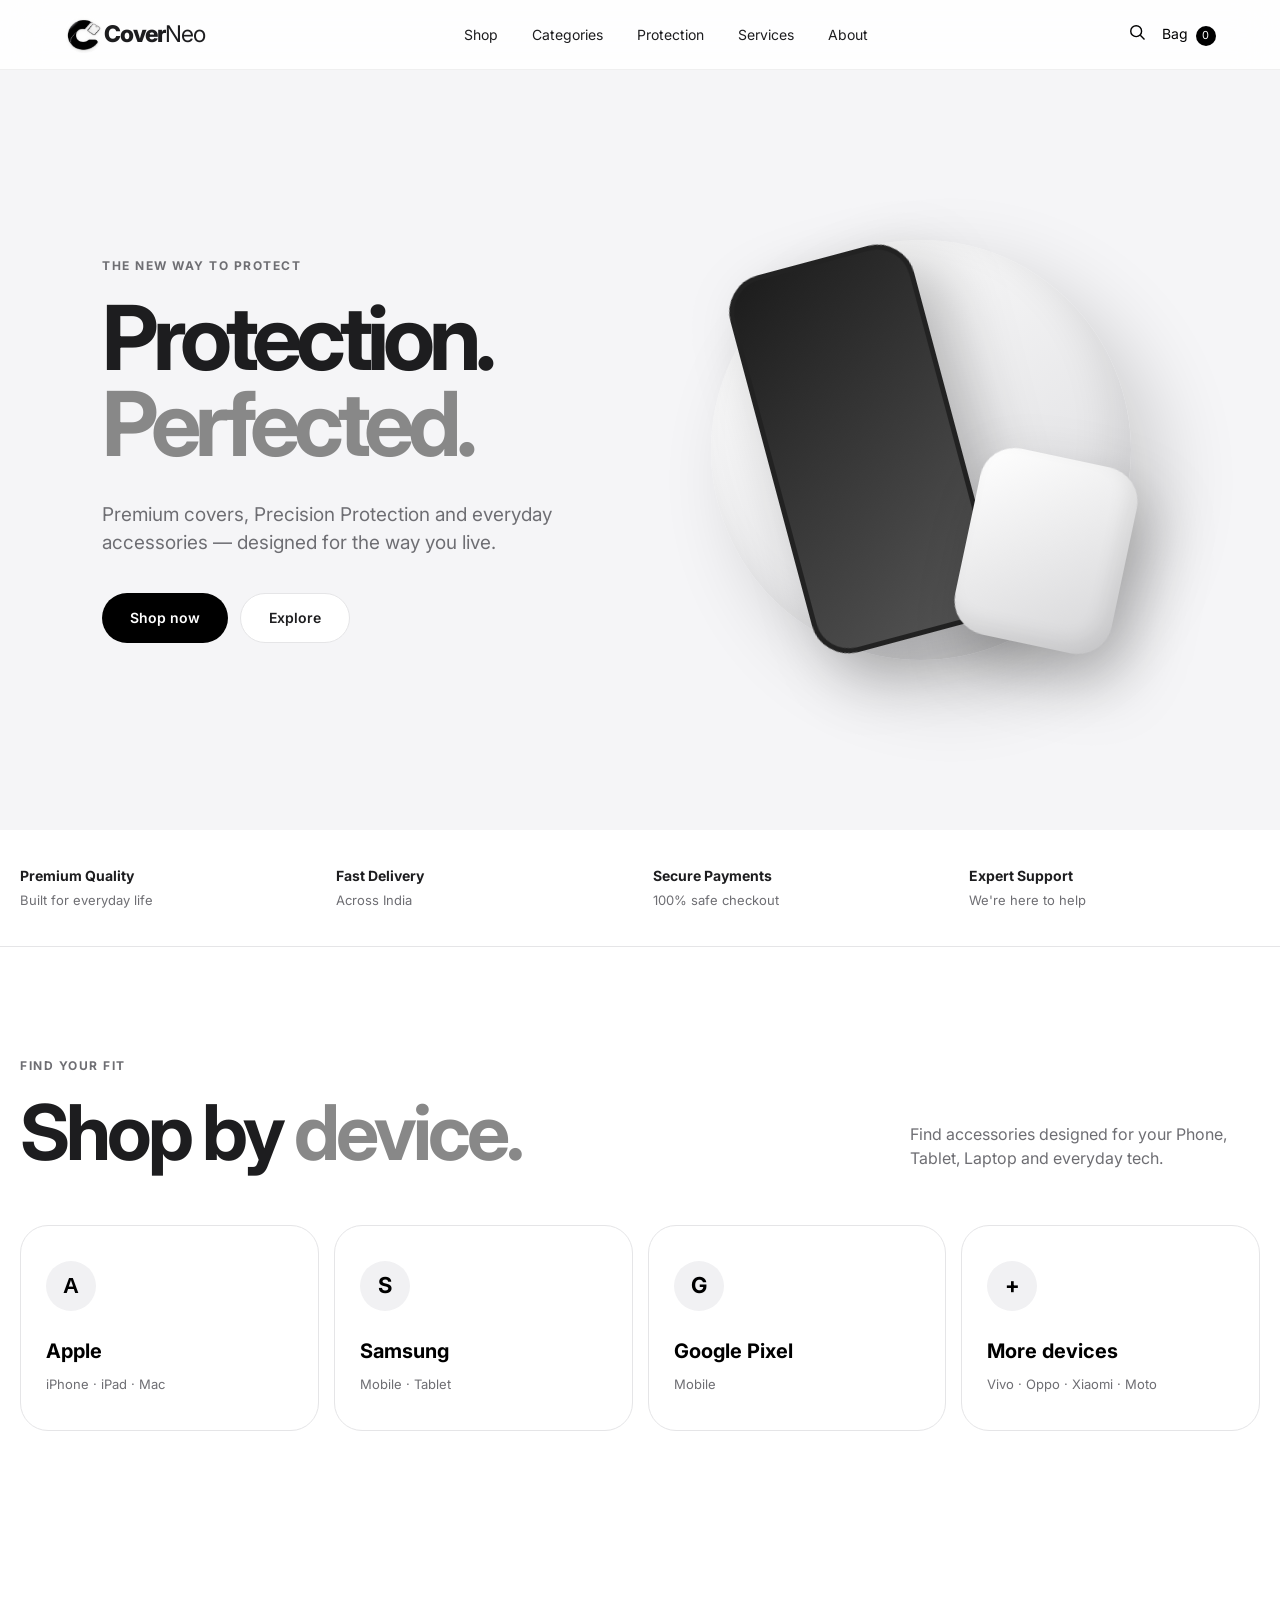
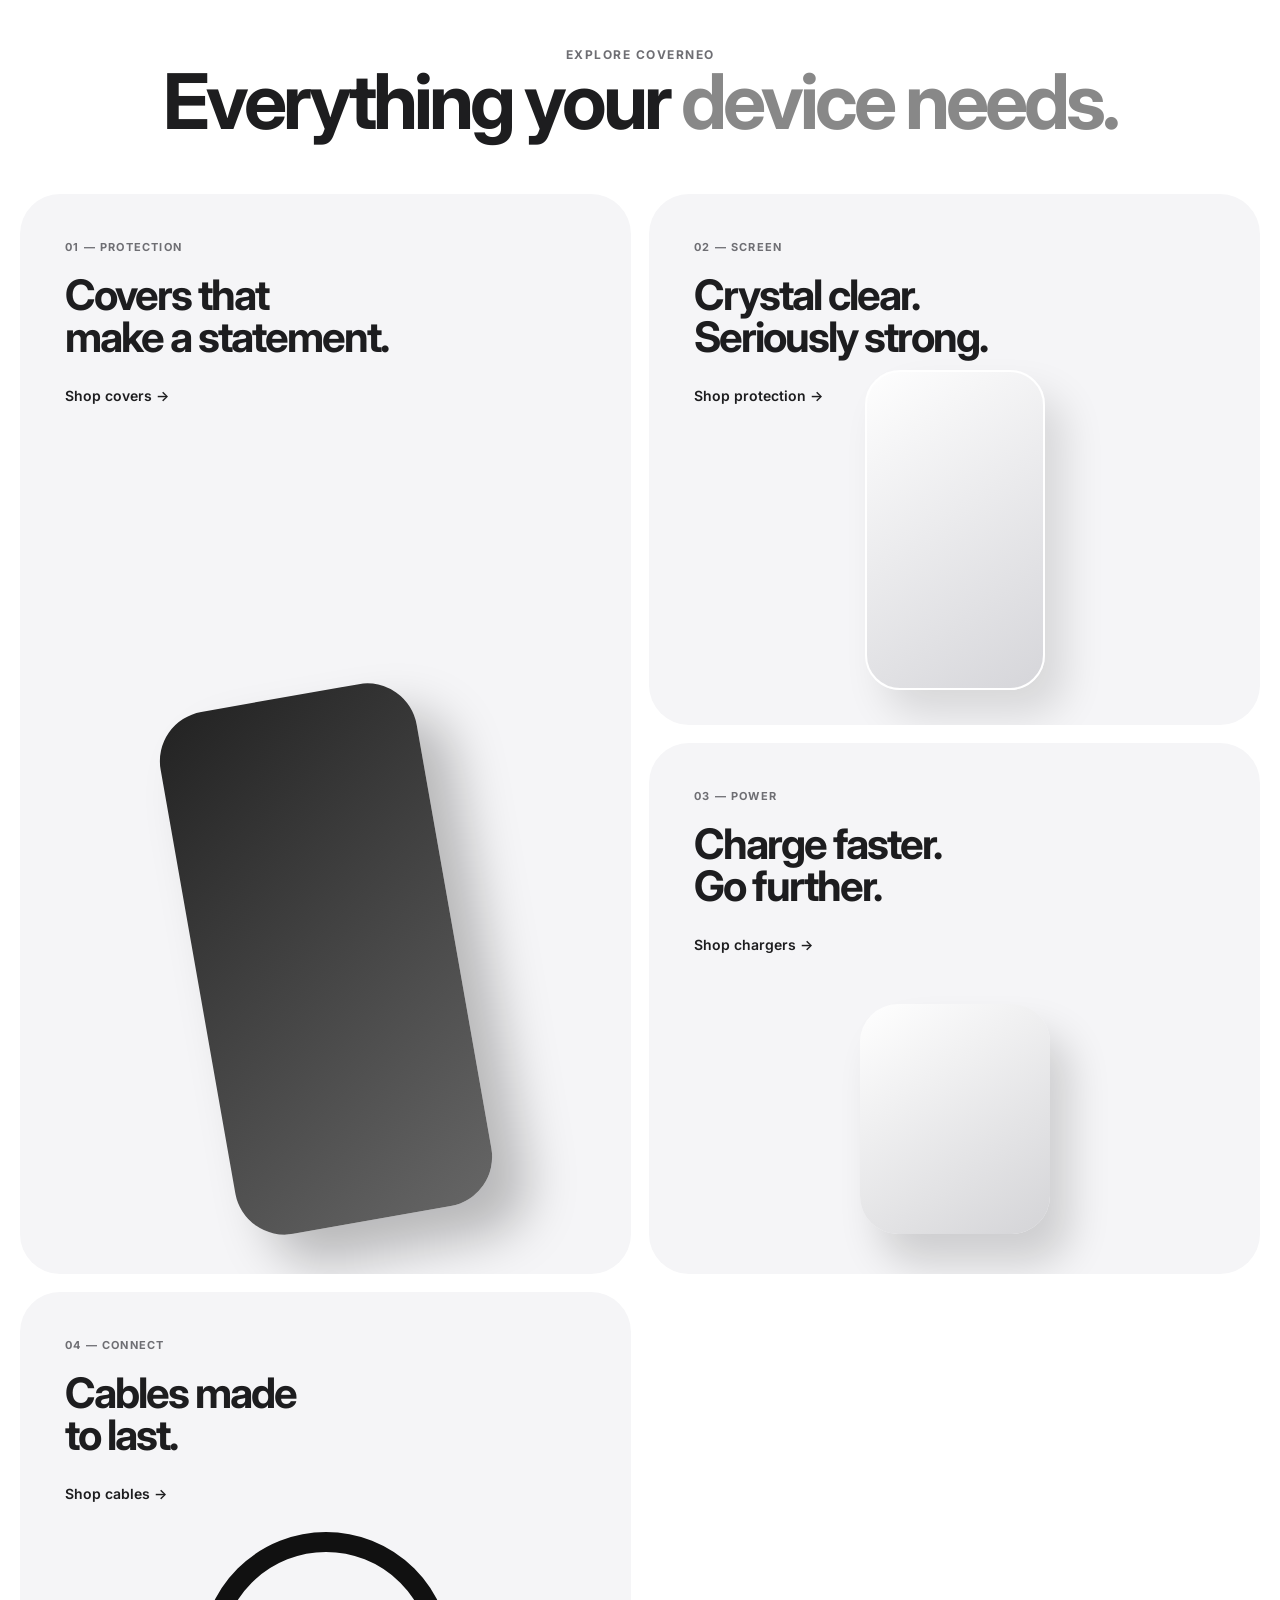
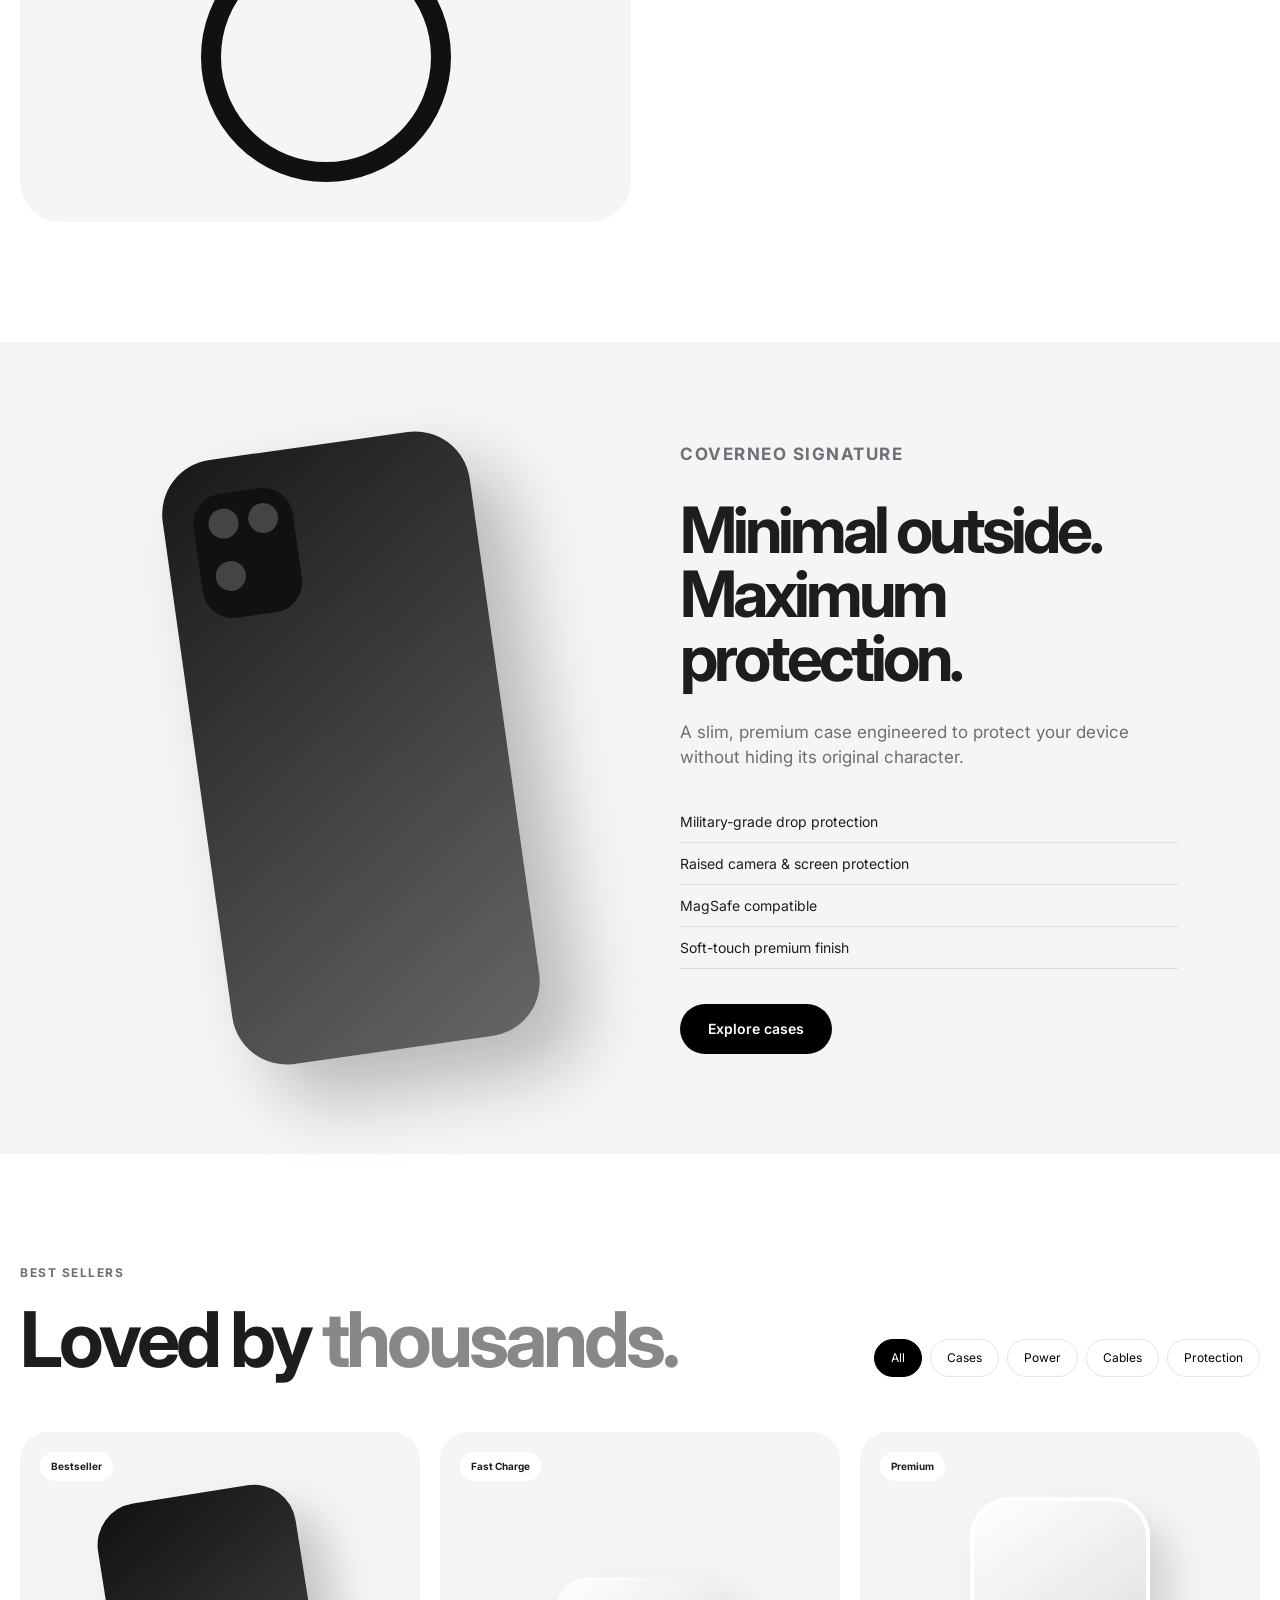
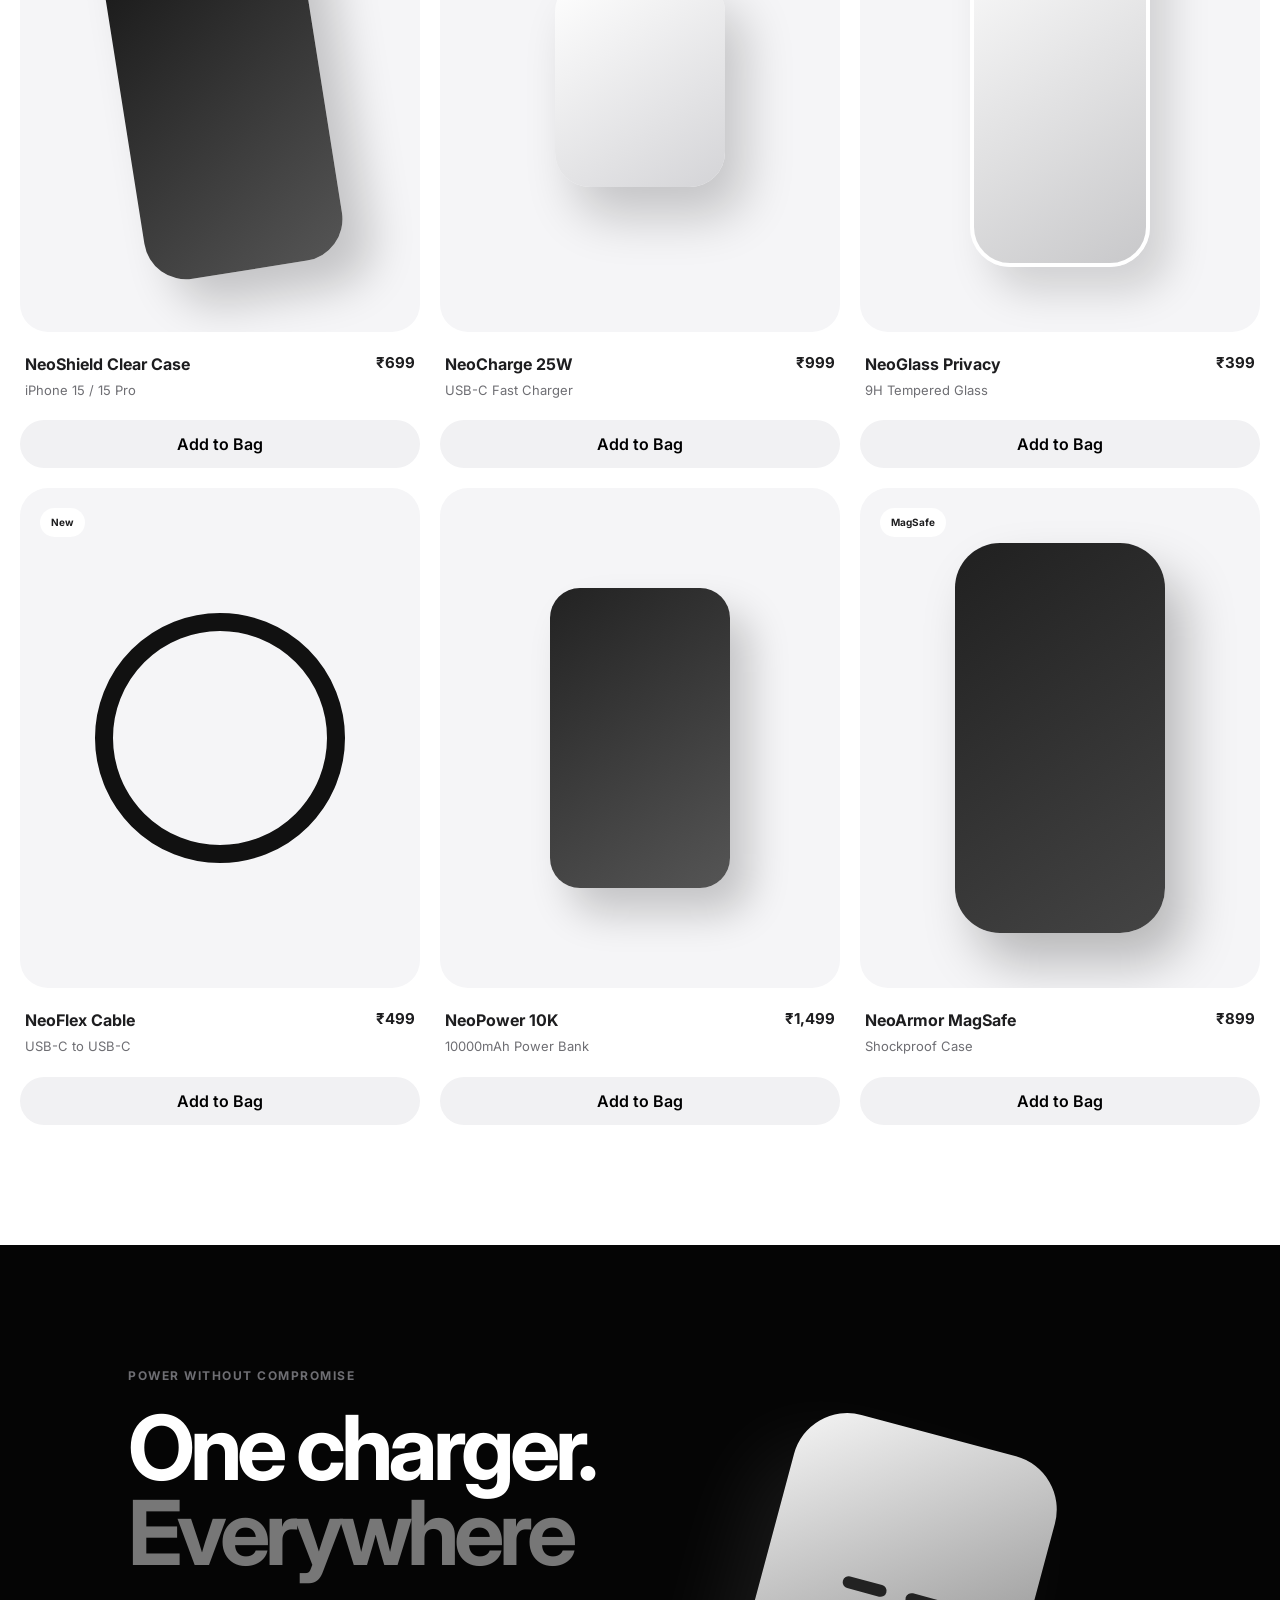
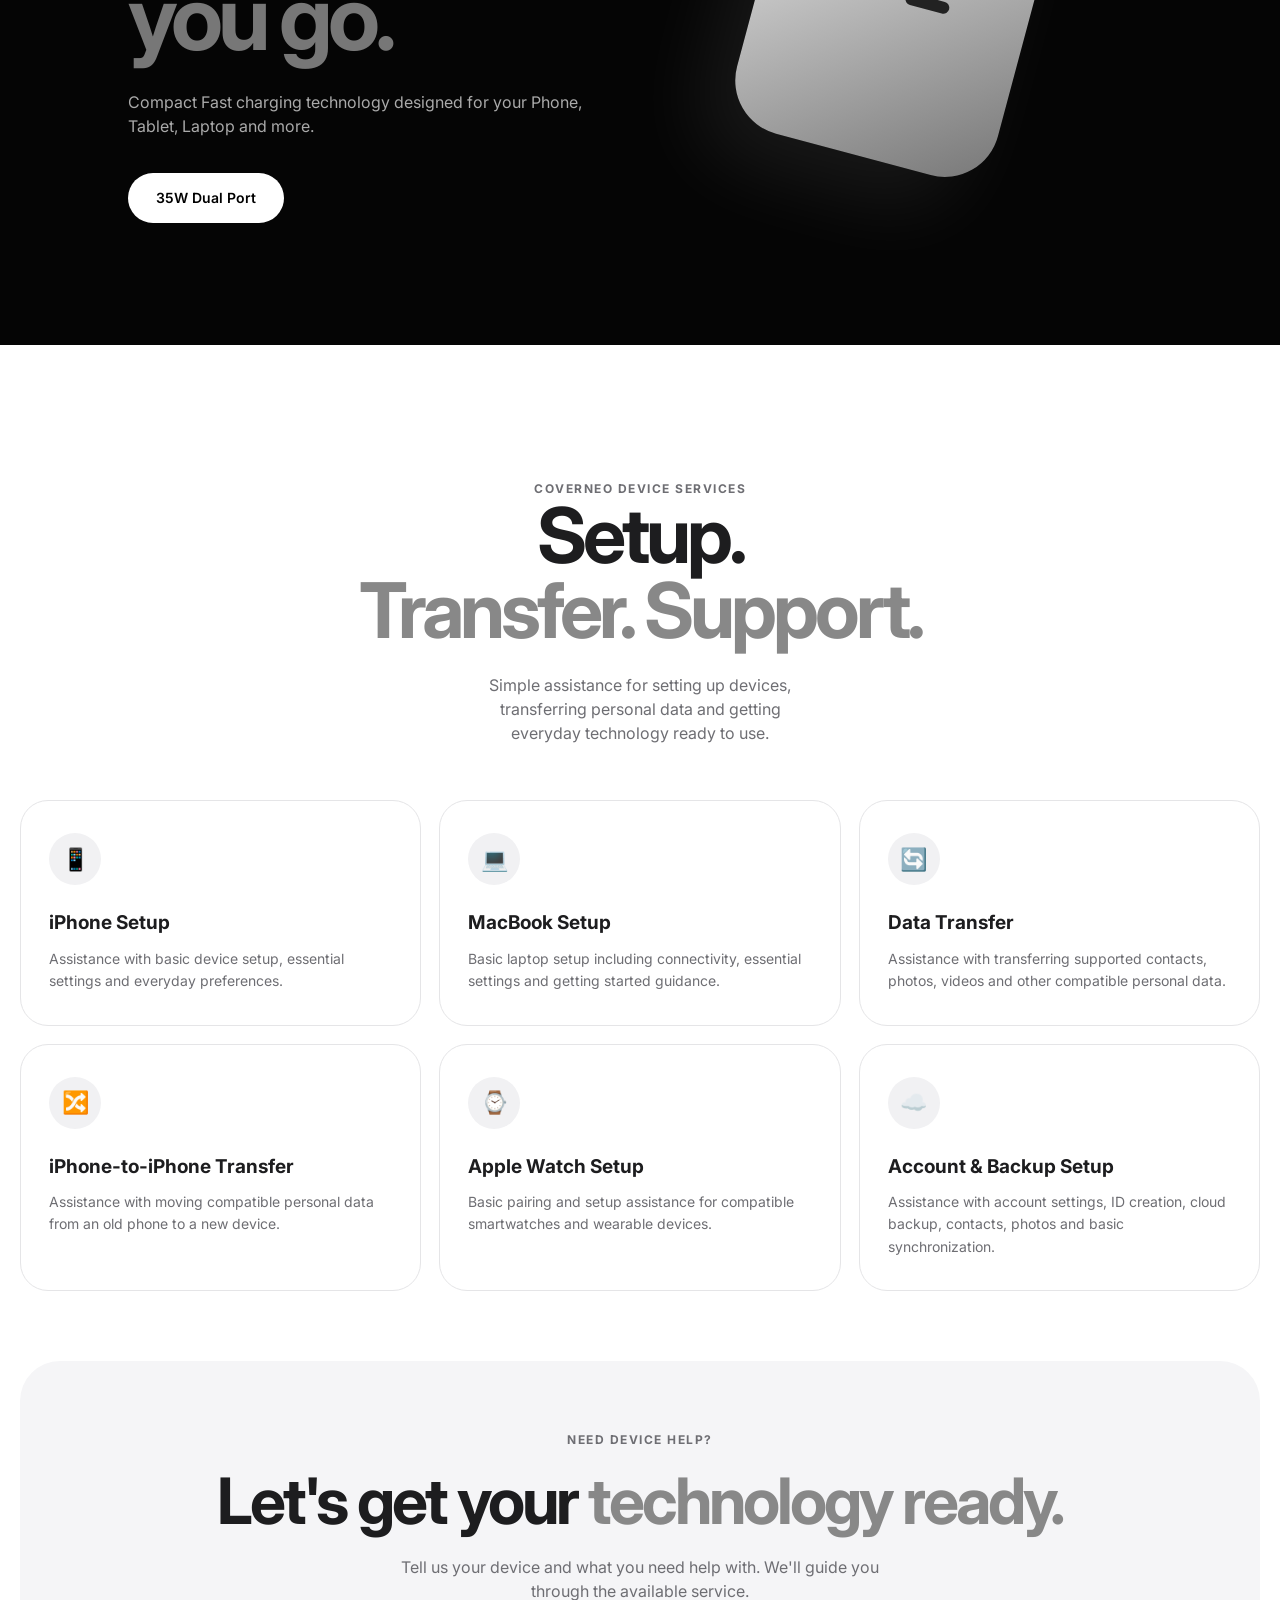
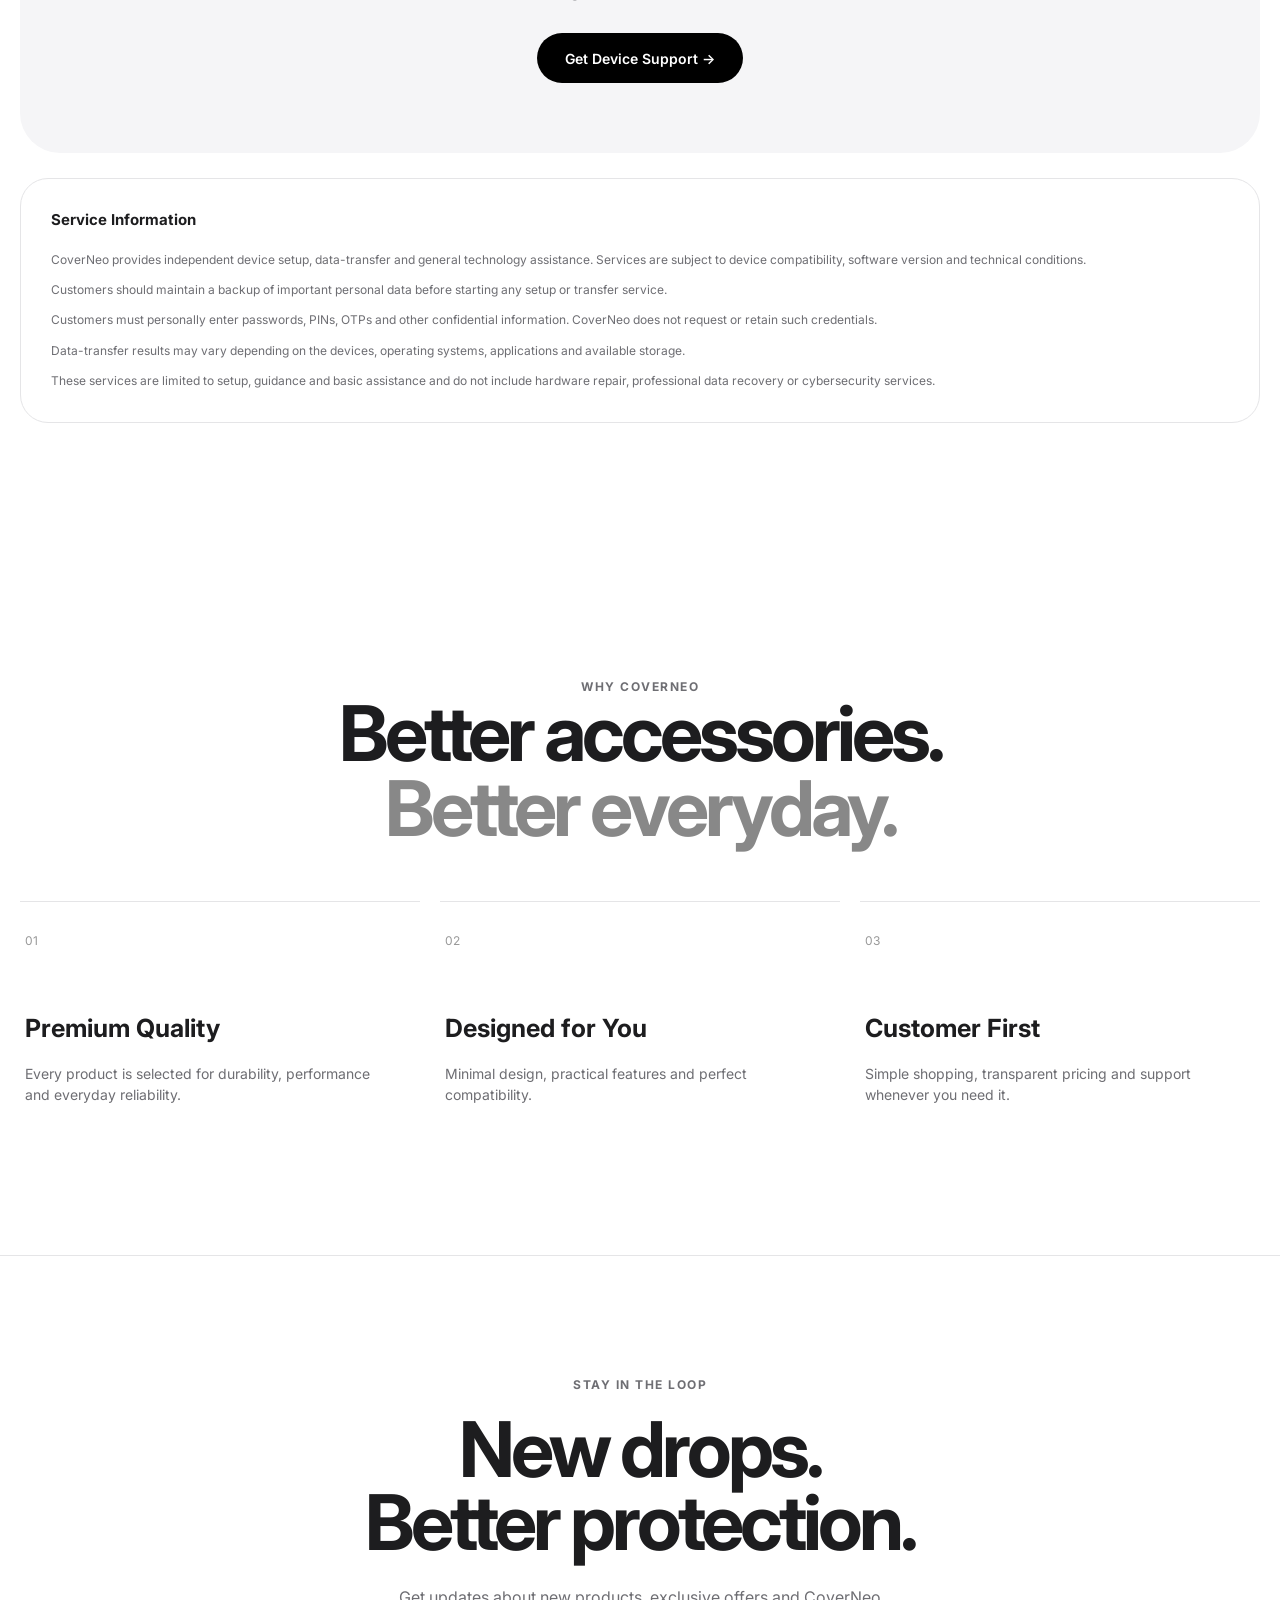
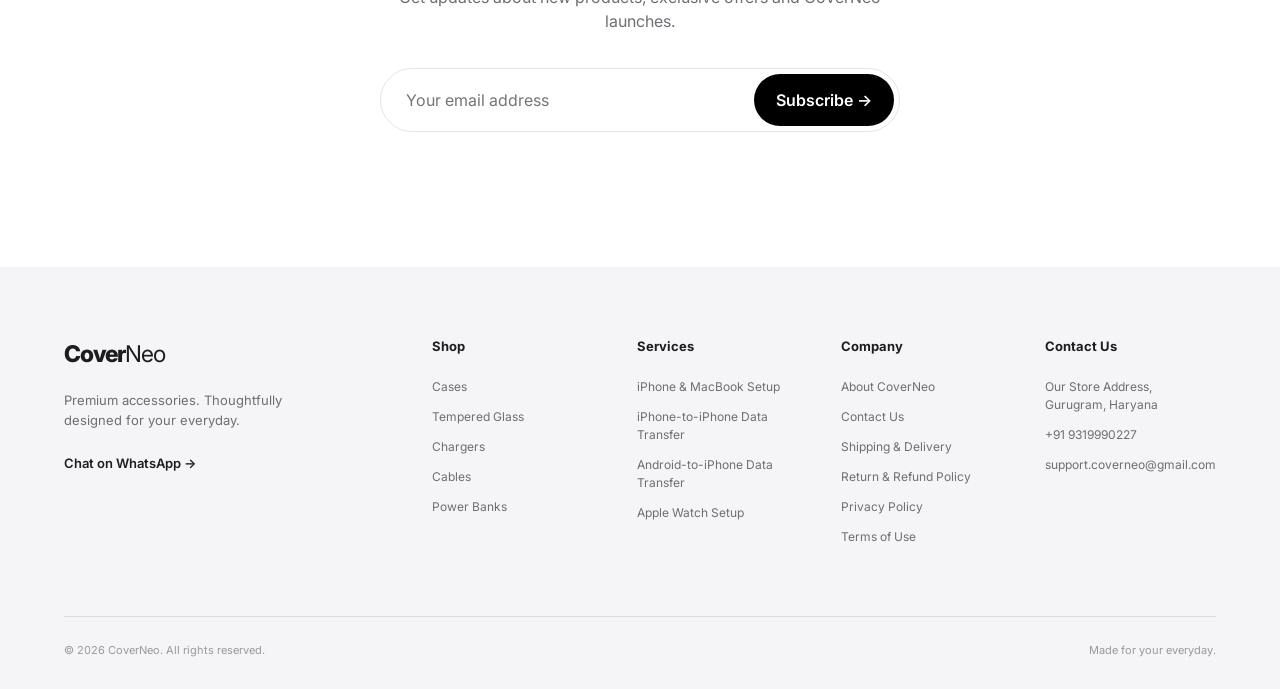
==== index.html @ 6a56b1ff "Update index.html" ====
<!DOCTYPE html>
<html lang="en">
<head>
    <meta charset="UTF-8">
    <meta name="viewport" content="width=device-width, initial-scale=1.0">

    <title>CoverNeo — Premium Mobile Accessories</title>
    <meta name="description" content="CoverNeo — Premium mobile covers, tempered glass, chargers, adapters, cables, power banks and device support services.">

    <link rel="stylesheet" href="style.css">

    <!-- Google Font -->
    <link rel="preconnect" href="https://fonts.googleapis.com">
    <link rel="preconnect" href="https://fonts.gstatic.com" crossorigin>
    <link href="https://fonts.googleapis.com/css2?family=Inter:wght@400;500;600;700;800&display=swap" rel="stylesheet">
</head>

<body>

<!-- =========================
     NAVBAR
========================= -->

<header class="navbar" id="navbar">

    <a href="#home" class="logo">
    <img id="siteLogo" src="coverneo-logo.png" alt="CoverNeo Logo">
    Cover<span>Neo</span>
</a>
    <nav class="nav-links">
        <a href="#shop">Shop</a>
        <a href="#categories">Categories</a>
        <a href="#protection">Protection</a>
        <a href="#services">Services</a>
        <a href="#about">About</a>
    </nav>

    <div class="nav-actions">

        <button class="icon-btn" id="searchBtn" aria-label="Search">
            <svg viewBox="0 0 24 24">
                <circle cx="11" cy="11" r="6.5"></circle>
                <path d="M16 16L21 21"></path>
            </svg>
        </button>

        <button class="cart-btn" id="cartBtn">
            Bag <span id="cartCount">0</span>
        </button>

        <!-- THREE LINE MENU -->
        <button class="menu-btn" id="menuBtn" aria-label="Open Menu" aria-expanded="false">
            <span></span>
            <span></span>
            <span></span>
        </button>

    </div>

</header>


<!-- =========================
     MOBILE MENU
========================= -->

<div class="mobile-menu" id="mobileMenu">

    <a href="#shop">Shop</a>
    <a href="#categories">Categories</a>
    <a href="#protection">Protection</a>
    <a href="#services">Services</a>
    <a href="#about">About</a>

</div>


<!-- =========================
     SEARCH OVERLAY
========================= -->

<div class="search-overlay" id="searchOverlay">

    <button class="close-search" id="closeSearch">×</button>

    <div class="search-box">

        <p>SEARCH COVERNEO</p>

        <input
            type="text"
            id="searchInput"
            placeholder="Search covers, chargers, cables..."
            autocomplete="off"
        >

        <div id="searchResults"></div>

    </div>

</div>


<!-- =========================
     HERO
========================= -->

<main id="home">

<section class="hero">

    <div class="hero-content">

        <p class="eyebrow">THE NEW WAY TO PROTECT</p>

        <h1>
            Protection.
            <br>
            <span>Perfected.</span>
        </h1>

        <p class="hero-description">
            Premium covers, Precision Protection
            and everyday accessories — designed for the way you live.
        </p>

        <div class="hero-buttons">

            <a href="#shop" class="btn btn-dark">
                Shop now
            </a>

            <a href="#categories" class="btn btn-light">
                Explore
            </a>

        </div>

    </div>

    <div class="hero-visual">

        <div class="floating-product product-one">
            <div class="phone-shape"></div>
        </div>

        <div class="floating-product product-two">
            <div class="charger-shape"></div>
        </div>

        <div class="hero-orb"></div>

    </div>

</section>


<!-- =========================
     TRUST BAR
========================= -->

<section class="trust-bar">

    <div>
        <strong>Premium Quality</strong>
        <span>Built for everyday life</span>
    </div>

    <div>
        <strong>Fast Delivery</strong>
        <span>Across India</span>
    </div>

    <div>
        <strong>Secure Payments</strong>
        <span>100% safe checkout</span>
    </div>

    <div>
        <strong>Expert Support</strong>
        <span>We're here to help</span>
    </div>

</section>


<!-- =========================
     SHOP BY DEVICE
========================= -->

<section class="device-section">

    <div class="section-heading">

        <div>
            <p class="eyebrow">FIND YOUR FIT</p>

            <h2>
                Shop by
                <span>device.</span>
            </h2>
        </div>

        <p>
            Find accessories designed for your Phone,
            Tablet, Laptop and everyday tech.
        </p>

    </div>


    <div class="device-grid">

        <button class="device-card" data-device="Apple">
            <div class="device-icon apple-icon">A</div>
            <h3>Apple</h3>
            <span>iPhone · iPad · Mac</span>
        </button>

        <button class="device-card" data-device="Samsung">
            <div class="device-icon">S</div>
            <h3>Samsung</h3>
            <span>Mobile · Tablet</span>
        </button>

        <button class="device-card" data-device="OnePlus">
            <div class="device-icon">G</div>
            <h3>Google Pixel</h3>
            <span>Mobile</span>
        </button>

        <button class="device-card" data-device="Others">
            <div class="device-icon">+</div>
            <h3>More devices</h3>
            <span>Vivo · Oppo · Xiaomi · Moto</span>
        </button>

    </div>

</section>


<!-- =========================
     CATEGORIES
========================= -->

<section class="categories-section" id="categories">

    <div class="section-heading center">

        <p class="eyebrow">EXPLORE COVERNEO</p>

        <h2>
            Everything your
            <span>device needs.</span>
        </h2>

    </div>


    <div class="category-grid">

        <!-- COVERS -->

        <article
            class="category-card large"
            data-category-link="cases"
            role="button"
            tabindex="0"
            aria-label="Shop Covers"
        >

            <div class="category-content">

                <p>01 — PROTECTION</p>

                <h3>
                    Covers that
                    <br>
                    make a statement.
                </h3>

                <a href="#shop" class="category-link">
                    Shop covers →
                </a>

            </div>

            <div class="category-visual case-visual">
                <div class="case-shape"></div>
            </div>

        </article>


        <!-- PROTECTION -->

        <article
            class="category-card"
            data-category-link="glass"
            role="button"
            tabindex="0"
            aria-label="Shop Screen Protection"
        >

            <div class="category-content">

                <p>02 — SCREEN</p>

                <h3>
                    Crystal clear.
                    <br>
                    Seriously strong.
                </h3>

                <a href="#shop" class="category-link">
                    Shop protection →
                </a>

            </div>

            <div class="category-visual glass-visual">
                <div class="glass-shape"></div>
            </div>

        </article>


        <!-- POWER -->

        <article
            class="category-card"
            data-category-link="power"
            role="button"
            tabindex="0"
            aria-label="Shop Power"
        >

            <div class="category-content">

                <p>03 — POWER</p>

                <h3>
                    Charge faster.
                    <br>
                    Go further.
                </h3>

                <a href="#shop" class="category-link">
                    Shop chargers →
                </a>

            </div>

            <div class="category-visual charger-visual">
                <div class="charger-large"></div>
            </div>

        </article>


        <!-- CABLES -->

        <article
            class="category-card"
            data-category-link="cables"
            role="button"
            tabindex="0"
            aria-label="Shop Cables"
        >

            <div class="category-content">

                <p>04 — CONNECT</p>

                <h3>
                    Cables made
                    <br>
                    to last.
                </h3>

                <a href="#shop" class="category-link">
                    Shop cables →
                </a>

            </div>

            <div class="category-visual cable-visual">
                <div class="cable"></div>
            </div>

        </article>

    </div>

</section>

<!-- =========================
     FEATURED PRODUCT
========================= -->

<section class="feature-section" id="protection">

    <div class="feature-image">

        <div class="feature-phone">

            <div class="camera-module">
                <i></i>
                <i></i>
                <i></i>
            </div>

        </div>

    </div>


    <div class="feature-content">

        <p class="eyebrow">COVERNEO SIGNATURE</p>

        <h2>
            Minimal outside.
            <br>
            Maximum protection.
        </h2>

        <p>
            A slim, premium case engineered to protect your device
            without hiding its original character.
        </p>

        <ul>
            <li>Military-grade drop protection</li>
            <li>Raised camera & screen protection</li>
            <li>MagSafe compatible</li>
            <li>Soft-touch premium finish</li>
        </ul>

        <a href="#shop" class="btn btn-dark">
            Explore cases
        </a>

    </div>

</section>


<!-- =========================
     SHOP PRODUCTS
========================= -->

<section class="shop-section" id="shop">

    <div class="section-heading">

        <div>

            <p class="eyebrow">BEST SELLERS</p>

            <h2>
                Loved by
                <span>thousands.</span>
            </h2>

        </div>

        <div class="filter-buttons">

            <button class="filter active" data-filter="all">
                All
            </button>

            <button class="filter" data-filter="cases">
                Cases
            </button>

            <button class="filter" data-filter="power">
                Power
            </button>

            <button class="filter" data-filter="cables">
                Cables
            </button>

            <button class="filter" data-filter="glass">
                Protection
            </button>

        </div>

    </div>


    <div class="product-grid" id="productGrid">
        <!-- Products are loaded from products.js -->
    </div>

</section>


<!-- =========================
     PROMO BANNER
========================= -->

<section class="promo-section">

    <div class="promo-content">

        <p class="eyebrow">
            POWER WITHOUT COMPROMISE
        </p>

        <h2>
            One charger.
            <br>
            <span>Everywhere you go.</span>
        </h2>

        <p>
            Compact Fast charging technology designed for
            your Phone, Tablet, Laptop and more.
        </p>

        <a href="#shop" class="btn btn-white">
            35W Dual Port
        </a>

    </div>

    <div class="promo-visual">

        <div class="gan-charger">
            <div class="charger-port"></div>
            <div class="charger-port"></div>
        </div>

    </div>

</section>


<!-- =========================
     COVERNEO DEVICE SERVICES
========================= -->

<section class="services-section" id="services">

    <div class="section-heading center">

        <p class="eyebrow">COVERNEO DEVICE SERVICES</p>

        <h2>
            Setup.
            <br>
            <span>Transfer. Support.</span>
        </h2>

        <p>
            Simple assistance for setting up devices,
            transferring personal data and getting
            everyday technology ready to use.
        </p>

    </div>


    <div class="service-grid">

        <!-- iPhone Setup -->

        <div class="service-card">

            <div class="service-icon">📱</div>

            <h4>iPhone Setup</h4>

            <p>
                Assistance with basic device setup,
                essential settings and everyday
                preferences.
            </p>

        </div>


        <!-- MacBook Setup -->

        <div class="service-card">

            <div class="service-icon">💻</div>

            <h4>MacBook Setup</h4>

            <p>
                Basic laptop setup including connectivity,
                essential settings and getting started
                guidance.
            </p>

        </div>


        <!-- Data Transfer -->

        <div class="service-card">

            <div class="service-icon">🔄</div>

            <h4>Data Transfer</h4>

            <p>
                Assistance with transferring supported
                contacts, photos, videos and other
                compatible personal data.
            </p>

        </div>


        <!-- Phone Transfer -->

        <div class="service-card">

            <div class="service-icon">🔀</div>

            <h4>iPhone-to-iPhone Transfer</h4>

            <p>
                Assistance with moving compatible personal
                data from an old phone to a new device.
            </p>

        </div>


        <!-- Apple Watch Setup -->

        <div class="service-card">

            <div class="service-icon">⌚</div>

            <h4>Apple Watch Setup</h4>

            <p>
                Basic pairing and setup assistance for
                compatible smartwatches and wearable devices.
            </p>

        </div>


        <!-- Account Setup -->

        <div class="service-card">

            <div class="service-icon">☁️</div>

            <h4>Account & Backup Setup</h4>

            <p>
                Assistance with account settings, ID creation,
                cloud backup, contacts, photos and basic
                synchronization.
            </p>

        </div>

    </div>


    <!-- CTA -->

    <div class="services-cta">

        <p class="eyebrow">NEED DEVICE HELP?</p>

        <h3>
            Let's get your
            <span>technology ready.</span>
        </h3>

        <p>
            Tell us your device and what you need help with.
            We'll guide you through the available service.
        </p>

        <a
            href="https://wa.me/919319990227?text=Hello%20CoverNeo,%20I%20need%20device%20setup%20or%20support."
            target="_blank"
            rel="noopener noreferrer"
            class="btn btn-dark"
        >
            Get Device Support →
        </a>

    </div>


    <!-- DISCLAIMER -->

    <div class="service-disclaimer">

        <h4>Service Information</h4>

        <p>
            CoverNeo provides independent device setup,
            data-transfer and general technology assistance.
            Services are subject to device compatibility,
            software version and technical conditions.
        </p>

        <p>
            Customers should maintain a backup of important
            personal data before starting any setup or
            transfer service.
        </p>

        <p>
            Customers must personally enter passwords,
            PINs, OTPs and other confidential information.
            CoverNeo does not request or retain such
            credentials.
        </p>

        <p>
            Data-transfer results may vary depending on the
            devices, operating systems, applications and
            available storage.
        </p>

        <p>
            These services are limited to setup, guidance
            and basic assistance and do not include hardware
            repair, professional data recovery or cybersecurity
            services.
        </p>

    </div>

</section>


<!-- =========================
     WHY COVERNEO
========================= -->

<section class="why-section" id="about">

    <div class="section-heading center">

        <p class="eyebrow">WHY COVERNEO</p>

        <h2>
            Better accessories.
            <br>
            <span>Better everyday.</span>
        </h2>

    </div>


    <div class="why-grid">

        <div class="why-card">

            <div class="why-number">01</div>

            <h3>Premium Quality</h3>

            <p>
                Every product is selected for durability,
                performance and everyday reliability.
            </p>

        </div>


        <div class="why-card">

            <div class="why-number">02</div>

            <h3>Designed for You</h3>

            <p>
                Minimal design, practical features and
                perfect compatibility.
            </p>

        </div>


        <div class="why-card">

            <div class="why-number">03</div>

            <h3>Customer First</h3>

            <p>
                Simple shopping, transparent pricing and
                support whenever you need it.
            </p>

        </div>

    </div>

</section>


<!-- =========================
     NEWSLETTER
========================= -->

<section class="newsletter">

    <p class="eyebrow">
        STAY IN THE LOOP
    </p>

    <h2>
        New drops.
        <br>
        Better protection.
    </h2>

    <p>
        Get updates about new products, exclusive offers
        and CoverNeo launches.
    </p>

    <form id="newsletterForm">

        <input
            type="email"
            id="emailInput"
            placeholder="Your email address"
            required
        >

        <button type="submit">
            Subscribe →
        </button>

    </form>

    <small id="newsletterMessage"></small>

</section>

</main>


<!-- =========================
     FOOTER
========================= -->

<footer class="footer">

    <div class="footer-top">

        <!-- BRAND -->

        <div class="footer-brand">

            <a href="#home" class="logo">
                Cover<span>Neo</span>
            </a>

            <p id="siteTagline">
                Premium accessories.
                Thoughtfully designed for your everyday.
            </p>

            <a
                class="whatsapp-link"
                href="https://wa.me/919319990227"
                id="siteWhatsApp"
                target="_blank"
                rel="noopener noreferrer"
            >
                Chat on WhatsApp →
            </a>

        </div>


        <!-- SHOP -->

        <div class="footer-column">

            <h4>Shop</h4>

            <a href="#shop">Cases</a>
            <a href="#shop">Tempered Glass</a>
            <a href="#shop">Chargers</a>
            <a href="#shop">Cables</a>
            <a href="#shop">Power Banks</a>

        </div>


        <!-- SERVICES -->

        <div class="footer-column">

            <h4>Services</h4>

            <a href="#services">iPhone & MacBook Setup</a>
            <a href="#services">iPhone-to-iPhone Data Transfer</a>
            <a href="#services">Android-to-iPhone Data Transfer</a>
            <a href="#services">Apple Watch Setup</a>

        </div>


        <!-- COMPANY / LEGAL -->

        <div class="footer-column">

            <h4>Company</h4>

            <a href="#about">
                About CoverNeo
            </a>

            <a
                href="https://wa.me/919319990227?text=Hello%20CoverNeo,%20I%20want%20to%20contact%20you."
                target="_blank"
                rel="noopener noreferrer"
            >
                Contact Us
            </a>

            <a href="shipping-delivery.html">
                Shipping & Delivery
            </a>

            <a href="return-refund-policy.html">
                Return & Refund Policy
            </a>

            <a href="privacy-policy.html">
                Privacy Policy
            </a>

            <a href="terms-of-use.html">
                Terms of Use
            </a>

        </div>


        <!-- CONTACT -->

        <div class="footer-column contact-column">

            <h4>Contact Us</h4>

            <p id="siteAddress">
                Our Store Address,<br>
                Gurugram, Haryana
            </p>

            <a id="sitePhone" href="tel:+919319990227">
                +91 9319990227
            </a>

            <a id="siteEmail" href="mailto:support.coverneo@gmail.com">
                support.coverneo@gmail.com
            </a>

        </div>

    </div>


    <!-- FOOTER BOTTOM -->

    <div class="footer-bottom">

        <span>
            © <span id="year"></span> CoverNeo. All rights reserved.
        </span>

        <span>
            Made for your everyday.
        </span>

    </div>

</footer>


<!-- =========================
     CART DRAWER
========================= -->

<div class="cart-overlay" id="cartOverlay"></div>

<aside class="cart-drawer" id="cartDrawer">

    <div class="cart-header">

        <h2>Your Bag</h2>

        <button id="closeCart">×</button>

    </div>

    <div id="cartItems" class="cart-items">

        <p class="empty-cart">
            Your bag is empty.
        </p>

    </div>

    <div class="cart-footer">

        <div class="cart-total">

            <span>Total</span>

            <strong id="cartTotal">
                ₹0
            </strong>

        </div>

        <button class="checkout-btn" id="checkoutBtn">
            Checkout
        </button>

    </div>

</aside>


<!-- =========================
     TOAST
========================= -->

<div class="toast" id="toast">
    Added to your bag.
</div>


<!-- =========================
     SCRIPT
========================= -->

<script src="products.js"></script>
<script src="site.js"></script>
<script src="script.js"></script>

</body>
</html>
---- style.css ----
/* =========================================
   COVERNEO PREMIUM DESIGN SYSTEM
========================================= */

:root {
    --black: #000000;
    --dark: #111111;
    --text: #1d1d1f;
    --muted: #6e6e73;
    --light: #f5f5f7;
    --white: #ffffff;
    --border: #e5e5e7;

    --radius-small: 18px;
    --radius-medium: 28px;
    --radius-large: 40px;

    --container: 1280px;

    --transition: 0.3s ease;
}


/* =========================================
   RESET
========================================= */

* {
    margin: 0;
    padding: 0;
    box-sizing: border-box;
}

html {
    scroll-behavior: smooth;
}

body {
    font-family: "Inter", -apple-system, BlinkMacSystemFont,
        "Segoe UI", sans-serif;

    color: var(--text);
    background: var(--white);
    line-height: 1.5;
    overflow-x: hidden;
}

button,
input {
    font: inherit;
}

button {
    cursor: pointer;
}

a {
    color: inherit;
    text-decoration: none;
}


/* =========================================
   CONTAINER
========================================= */

section,
.footer {
    width: 100%;
}

.section-heading,
.device-section,
.categories-section,
.shop-section,
.why-section,
.newsletter,
.repair-section {
    max-width: var(--container);
    margin: auto;
}


/* =========================================
   NAVBAR
========================================= */

.navbar {
    position: fixed;
    top: 0;
    left: 0;
    width: 100%;
    height: 70px;

    display: flex;
    align-items: center;
    justify-content: space-between;

    padding: 0 5%;

    background: rgba(255, 255, 255, 0.88);

    backdrop-filter: blur(20px);
    -webkit-backdrop-filter: blur(20px);

    border-bottom: 1px solid rgba(0, 0, 0, 0.06);

    z-index: 1000;

    transition: var(--transition);
}

.logo {
    display: flex;
    align-items: center;
    gap: 0;

    font-size: 23px;
    font-weight: 800;
    letter-spacing: -1.2px;
}

.logo img {
    height: 38px;
    width: auto;
    object-fit: contain;
}

.logo span {
    font-weight: 400;
}

.nav-links {
    display: flex;
    gap: 34px;
    font-size: 14px;
}

.nav-links a {
    transition: var(--transition);
}

.nav-links a:hover {
    opacity: 0.55;
}

.nav-actions {
    display: flex;
    align-items: center;
    gap: 15px;
}

.icon-btn,
.menu-btn {
    background: transparent;
    border: 0;
}

.icon-btn svg {
    width: 20px;
    height: 20px;
    fill: none;
    stroke: currentColor;
    stroke-width: 1.7;
}

.cart-btn {
    border: 0;
    background: transparent;
    font-size: 14px;
}

#cartCount {
    display: inline-flex;
    justify-content: center;
    align-items: center;

    width: 20px;
    height: 20px;

    border-radius: 50%;

    background: var(--black);
    color: white;

    font-size: 11px;
    margin-left: 4px;
}


/* =========================================
   HAMBURGER MENU
========================================= */

.menu-btn {
    display: none;

    flex-direction: column;
    justify-content: center;
    align-items: center;

    gap: 5px;

    width: 32px;
    height: 32px;

    padding: 0;

    background: transparent;
    border: 0;
    border-radius: 50%;
}

.menu-btn span {
    display: block;

    width: 22px;
    height: 1.5px;

    background: var(--black);

    border-radius: 2px;

    transition:
        transform 0.3s ease,
        opacity 0.3s ease;
}


/* =========================================
   MOBILE MENU
========================================= */

.mobile-menu {
    position: fixed;

    top: 70px;
    left: 0;

    width: 100%;

    background: rgba(255, 255, 255, 0.97);

    backdrop-filter: blur(20px);
    -webkit-backdrop-filter: blur(20px);

    padding: 25px;

    display: none;
    flex-direction: column;
    gap: 22px;

    z-index: 999;

    border-bottom: 1px solid var(--border);
}

.mobile-menu.active {
    display: flex;
}


/* =========================================
   HERO
========================================= */

.hero {
    min-height: 800px;

    padding: 170px 8% 100px;

    display: grid;
    grid-template-columns: 1fr 1fr;

    align-items: center;

    gap: 50px;

    background: #f5f5f7;

    overflow: hidden;
}

.hero-content {
    max-width: 650px;
}

.eyebrow {
    font-size: 12px;
    font-weight: 700;

    letter-spacing: 1.5px;
    text-transform: uppercase;

    margin-bottom: 20px;

    color: var(--muted);
}

.hero h1 {
    font-size: clamp(60px, 7vw, 105px);

    line-height: 0.95;
    letter-spacing: -6px;
    font-weight: 700;

    margin-bottom: 35px;
}

.hero h1 span {
    color: #888;
}

.hero-description {
    max-width: 550px;

    font-size: 19px;
    color: var(--muted);

    margin-bottom: 35px;
}

.hero-buttons {
    display: flex;
    gap: 12px;
}

.btn {
    display: inline-flex;

    justify-content: center;
    align-items: center;

    min-height: 50px;

    padding: 0 28px;

    border-radius: 999px;

    font-size: 14px;
    font-weight: 600;

    transition:
        transform var(--transition),
        background var(--transition);
}

.btn:hover {
    transform: translateY(-2px);
}

.btn-dark {
    background: var(--black);
    color: var(--white);
}

.btn-light {
    background: var(--white);
    border: 1px solid var(--border);
}

.btn-white {
    background: white;
    color: black;
}


/* =========================================
   HERO VISUAL
========================================= */

.hero-visual {
    position: relative;

    height: 560px;

    display: flex;

    justify-content: center;
    align-items: center;
}

.hero-orb {
    width: 420px;
    height: 420px;

    border-radius: 50%;

    background: linear-gradient(
        145deg,
        #ffffff,
        #d9d9dc
    );

    box-shadow:
        30px 30px 80px rgba(0, 0, 0, 0.16),
        inset -20px -20px 40px rgba(0, 0, 0, 0.08);
}

.floating-product {
    position: absolute;

    z-index: 3;

    filter: drop-shadow(
        20px 25px 30px rgba(0, 0, 0, 0.25)
    );
}

.product-one {
    transform: rotate(-15deg);

    left: 20%;
    top: 15%;
}

.phone-shape {
    width: 190px;
    height: 390px;

    background: linear-gradient(
        145deg,
        #1c1c1c,
        #555
    );

    border-radius: 38px;
    border: 5px solid #222;
}

.product-two {
    right: 10%;
    bottom: 15%;

    transform: rotate(12deg);
}

.charger-shape {
    width: 160px;
    height: 190px;

    border-radius: 35px;

    background: linear-gradient(
        145deg,
        #fff,
        #d5d5d7
    );

    box-shadow:
        inset -10px -10px 20px rgba(0, 0, 0, 0.08);
}


/* =========================================
   TRUST BAR
========================================= */

.trust-bar {
    max-width: var(--container);

    margin: auto;

    display: grid;
    grid-template-columns: repeat(4, 1fr);

    border-bottom: 1px solid var(--border);

    padding: 35px 20px;

    gap: 25px;
}

.trust-bar div {
    display: flex;
    flex-direction: column;
    gap: 5px;
}

.trust-bar strong {
    font-size: 14px;
}

.trust-bar span {
    color: var(--muted);
    font-size: 13px;
}


/* =========================================
   SECTION HEADING
========================================= */

.section-heading {
    padding: 110px 20px 55px;

    display: flex;

    justify-content: space-between;
    align-items: end;

    gap: 40px;
}

.section-heading h2 {
    font-size: clamp(45px, 6vw, 78px);

    letter-spacing: -4px;
    line-height: 0.98;
}

.section-heading h2 span {
    color: #888;
}

.section-heading > p {
    max-width: 350px;
    color: var(--muted);
}

.section-heading.center {
    display: block;
    text-align: center;
}

.section-heading.center > p {
    margin: 25px auto 0;
}


/* =========================================
   DEVICE SECTION
========================================= */

.device-section {
    padding-bottom: 80px;
}

.device-grid {
    display: grid;

    grid-template-columns: repeat(4, 1fr);

    gap: 15px;

    padding: 0 20px;
}

.device-card {
    border: 1px solid var(--border);

    background: white;

    border-radius: var(--radius-medium);

    padding: 35px 25px;

    text-align: left;

    transition: var(--transition);
}

.device-card:hover {
    background: #f5f5f7;
    transform: translateY(-5px);
}

.device-icon {
    width: 50px;
    height: 50px;

    display: flex;

    align-items: center;
    justify-content: center;

    background: #f1f1f3;

    border-radius: 50%;

    margin-bottom: 25px;

    font-size: 22px;
    font-weight: 700;
}

.apple-icon {
    font-family: Arial, sans-serif;
}

.device-card h3 {
    font-size: 20px;
    margin-bottom: 5px;
}

.device-card span {
    font-size: 13px;
    color: var(--muted);
}


/* =========================================
   CATEGORY GRID
========================================= */

.categories-section {
    padding-bottom: 120px;
}

.category-grid {
    display: grid;

    grid-template-columns: 1fr 1fr;

    gap: 18px;

    padding: 0 20px;
}


/* =========================================
   CATEGORY CARD
========================================= */

.category-card {
    position: relative;

    min-height: 530px;

    background: #f5f5f7;

    border-radius: var(--radius-large);

    overflow: hidden;

    padding: 45px;

    cursor: pointer;

    pointer-events: auto;

    transition:
        transform 0.3s ease,
        box-shadow 0.3s ease;
}

.category-card:hover {
    transform: translateY(-5px);

    box-shadow:
        0 20px 50px rgba(0, 0, 0, 0.08);
}

.category-card:focus-visible {
    outline: 2px solid black;
    outline-offset: 4px;
}

.category-card.large {
    grid-row: span 2;
    min-height: 1080px;
}


/* =========================================
   CATEGORY CONTENT
========================================= */

.category-content {
    position: relative;

    z-index: 10;

    pointer-events: auto;
}

.category-content p {
    font-size: 11px;

    font-weight: 700;

    letter-spacing: 1.2px;

    color: var(--muted);

    margin-bottom: 18px;
}

.category-content h3 {
    font-size: 42px;

    line-height: 1;

    letter-spacing: -2px;

    margin-bottom: 25px;
}

.category-content a {
    position: relative;

    z-index: 20;

    pointer-events: auto;

    cursor: pointer;

    font-size: 14px;

    font-weight: 600;
}


/* =========================================
   CATEGORY VISUALS
========================================= */

.category-visual {
    position: absolute;

    inset: 0;

    display: flex;

    justify-content: center;

    align-items: flex-end;

    pointer-events: none;
}

.case-visual {
    padding-bottom: 50px;
}

.case-shape {
    width: 260px;
    height: 530px;

    border-radius: 50px;

    background: linear-gradient(
        145deg,
        #222,
        #666
    );

    box-shadow:
        30px 35px 50px rgba(0, 0, 0, 0.25);

    transform: rotate(-10deg);
}

.glass-visual {
    padding-bottom: 35px;
}

.glass-shape {
    width: 180px;
    height: 320px;

    border-radius: 35px;

    background: linear-gradient(
        145deg,
        rgba(255, 255, 255, 0.9),
        rgba(200, 200, 205, 0.7)
    );

    border: 2px solid white;

    box-shadow:
        20px 25px 40px rgba(0, 0, 0, 0.12);
}

.charger-visual {
    padding-bottom: 40px;
}

.charger-large {
    width: 190px;
    height: 230px;

    background: linear-gradient(
        145deg,
        #fff,
        #d4d4d7
    );

    border-radius: 38px;

    box-shadow:
        20px 30px 40px rgba(0, 0, 0, 0.16);
}

.cable-visual {
    padding-bottom: 40px;
}

.cable {
    width: 250px;
    height: 250px;

    border: 20px solid #111;

    border-radius: 50%;
}


/* =========================================
   FEATURE SECTION
========================================= */

.feature-section {
    background: #f5f5f7;

    min-height: 700px;

    display: grid;

    grid-template-columns: 1fr 1fr;

    align-items: center;

    padding: 100px 8%;

    gap: 80px;
}

.feature-image {
    display: flex;

    justify-content: center;
    align-items: center;
}

.feature-phone {
    position: relative;

    width: 310px;
    height: 610px;

    border-radius: 55px;

    background: linear-gradient(
        145deg,
        #181818,
        #666
    );

    transform: rotate(-8deg);

    box-shadow:
        35px 40px 70px rgba(0, 0, 0, 0.25);
}

.camera-module {
    position: absolute;

    top: 35px;
    left: 30px;

    width: 100px;
    height: 125px;

    border-radius: 30px;

    background: #111;

    display: grid;

    grid-template-columns: 1fr 1fr;

    padding: 15px;

    gap: 10px;
}

.camera-module i {
    width: 30px;
    height: 30px;

    background: #444;

    border-radius: 50%;
}

.feature-content h2 {
    font-size: clamp(45px, 5vw, 75px);

    letter-spacing: -4px;

    line-height: 1;

    margin-bottom: 30px;
}

.feature-content > p {
    max-width: 550px;

    color: var(--muted);

    font-size: 17px;

    margin-bottom: 30px;
}

.feature-content ul {
    list-style: none;
    margin-bottom: 35px;
}

.feature-content li {
    padding: 10px 0;

    border-bottom: 1px solid #ddd;

    font-size: 14px;
}


/* =========================================
   SHOP
========================================= */

.shop-section {
    padding-bottom: 120px;
}

.filter-buttons {
    display: flex;

    gap: 8px;

    flex-wrap: wrap;
}

.filter {
    border: 1px solid var(--border);

    background: white;

    padding: 9px 16px;

    border-radius: 999px;

    font-size: 12px;
}

.filter.active {
    background: black;
    color: white;

    border-color: black;
}

.product-grid {
    padding: 0 20px;

    display: grid;

    grid-template-columns: repeat(3, 1fr);

    gap: 20px;
}

.product-card {
    transition: transform var(--transition);
}

.product-card:hover {
    transform: translateY(-5px);
}

.product-image {
    height: 500px;

    background: #f5f5f7;

    border-radius: var(--radius-medium);

    position: relative;

    overflow: hidden;

    display: flex;

    align-items: center;
    justify-content: center;
}

.badge {
    position: absolute;

    top: 20px;
    left: 20px;

    padding: 7px 11px;

    background: white;

    border-radius: 999px;

    font-size: 10px;
    font-weight: 700;

    z-index: 4;
}


/* =========================================
   PRODUCT MOCKUPS
========================================= */

.mock-case {
    width: 200px;
    height: 380px;

    border-radius: 42px;

    background: linear-gradient(
        145deg,
        #111,
        #555
    );

    box-shadow:
        25px 30px 45px rgba(0, 0, 0, 0.2);

    transform: rotate(-9deg);
}

.mock-charger {
    width: 170px;
    height: 210px;

    border-radius: 35px;

    background: linear-gradient(
        145deg,
        white,
        #d4d4d7
    );

    box-shadow:
        20px 30px 50px rgba(0, 0, 0, 0.2);
}

.mock-glass {
    width: 180px;
    height: 370px;

    border-radius: 40px;

    background: linear-gradient(
        145deg,
        #fff,
        #c8c8ca
    );

    border: 4px solid white;

    box-shadow:
        20px 25px 40px rgba(0, 0, 0, 0.15);
}

.mock-cable {
    width: 250px;
    height: 250px;

    border: 18px solid #111;

    border-radius: 50%;
}

.mock-powerbank {
    width: 180px;
    height: 300px;

    border-radius: 30px;

    background: linear-gradient(
        145deg,
        #222,
        #555
    );

    box-shadow:
        20px 25px 40px rgba(0, 0, 0, 0.2);
}

.mock-armor {
    width: 210px;
    height: 390px;

    border-radius: 45px;

    background: linear-gradient(
        145deg,
        #202020,
        #444
    );

    box-shadow:
        20px 30px 50px rgba(0, 0, 0, 0.25);
}

.product-info {
    display: flex;

    justify-content: space-between;
    align-items: start;

    padding: 20px 5px 10px;

    gap: 15px;
}

.product-info h3 {
    font-size: 16px;
    margin-bottom: 5px;
}

.product-info p {
    color: var(--muted);
    font-size: 13px;
}

.product-info strong {
    font-size: 15px;
    white-space: nowrap;
}

.add-cart {
    width: 100%;
    height: 48px;

    border: 0;

    border-radius: 999px;

    background: #f1f1f3;

    font-weight: 600;

    margin-top: 10px;

    transition: var(--transition);
}

.add-cart:hover {
    background: black;
    color: white;
}


/* =========================================
   PROMO
========================================= */

.promo-section {
    min-height: 700px;

    background: #050505;

    color: white;

    display: grid;

    grid-template-columns: 1fr 1fr;

    align-items: center;

    padding: 100px 10%;

    overflow: hidden;
}

.promo-content h2 {
    font-size: clamp(55px, 7vw, 100px);

    line-height: 0.95;

    letter-spacing: -5px;

    margin-bottom: 30px;
}

.promo-content h2 span {
    color: #777;
}

.promo-content > p:not(.eyebrow) {
    color: #aaa;

    max-width: 480px;

    margin-bottom: 35px;
}

.promo-visual {
    display: flex;
    justify-content: center;
}

.gan-charger {
    width: 270px;
    height: 330px;

    background: linear-gradient(
        145deg,
        #f5f5f5,
        #777
    );

    border-radius: 55px;

    transform: rotate(15deg);

    box-shadow:
        -30px 40px 80px rgba(255, 255, 255, 0.08);

    display: flex;

    justify-content: center;
    align-items: center;

    gap: 20px;
}

.charger-port {
    width: 45px;
    height: 12px;

    border-radius: 10px;

    background: #222;
}


/* =========================================
   COVERNEO DEVICE SERVICES
========================================= */

.services-section {
    max-width: var(--container);

    margin: auto;

    padding-bottom: 120px;
}

.service-grid {
    display: grid;

    grid-template-columns: repeat(3, 1fr);

    gap: 18px;

    padding: 0 20px;
}

.service-card {
    border: 1px solid var(--border);

    background: var(--white);

    border-radius: var(--radius-medium);

    padding: 32px 28px;

    transition: var(--transition);

    min-width: 0;
}

.service-card:hover {
    background: #f5f5f7;

    transform: translateY(-4px);
}

.service-icon {
    width: 52px;
    height: 52px;

    display: flex;

    align-items: center;
    justify-content: center;

    background: #f1f1f3;

    border-radius: 50%;

    font-size: 22px;

    margin-bottom: 24px;
}

.service-card h4 {
    font-size: 19px;

    margin-bottom: 10px;
}

.service-card p {
    color: var(--muted);

    font-size: 14px;

    line-height: 1.6;
}


/* =========================================
   SERVICES CTA
========================================= */

.services-cta {
    margin: 70px 20px 0;

    padding: 70px 40px;

    background: #f5f5f7;

    border-radius: var(--radius-large);

    text-align: center;
}

.services-cta h3 {
    font-size: clamp(40px, 5vw, 65px);

    line-height: 1;

    letter-spacing: -3px;

    margin-bottom: 22px;
}

.services-cta h3 span {
    color: #888;
}

.services-cta > p:not(.eyebrow) {
    max-width: 520px;

    margin: 0 auto 30px;

    color: var(--muted);
}


/* =========================================
   SERVICE INFORMATION
========================================= */

.service-disclaimer {
    margin: 25px 20px 0;

    padding: 30px;

    border: 1px solid var(--border);

    border-radius: var(--radius-medium);

    background: var(--white);
}

.service-disclaimer h4 {
    font-size: 15px;

    margin-bottom: 18px;
}

.service-disclaimer p {
    color: var(--muted);

    font-size: 12px;

    line-height: 1.7;

    margin-bottom: 10px;
}

.service-disclaimer p:last-child {
    margin-bottom: 0;
}


/* =========================================
   SERVICES RESPONSIVE
========================================= */

@media (max-width: 1000px) {

    .service-grid {
        grid-template-columns: repeat(2, 1fr);
    }

}


@media (max-width: 650px) {

    .services-section {
        width: 100%;

        max-width: 100%;

        padding-bottom: 70px;
    }

    .service-grid {
        grid-template-columns: 1fr;

        padding: 0 20px;

        gap: 14px;
    }

    .service-card {
        width: 100%;

        padding: 28px 24px;
    }

    .services-cta {
        margin: 50px 20px 0;

        padding: 50px 25px;
    }

    .services-cta h3 {
        font-size: 45px;

        letter-spacing: -2.5px;
    }

    .service-disclaimer {
        margin: 20px 20px 0;

        padding: 25px 22px;
    }

}


/* =========================================
   WHY
========================================= */

.why-section {
    padding-bottom: 120px;
}

.why-grid {
    display: grid;

    grid-template-columns: repeat(3, 1fr);

    gap: 20px;

    padding: 0 20px;
}

.why-card {
    border-top: 1px solid var(--border);

    padding: 30px 5px;
}

.why-number {
    font-size: 12px;

    color: #999;

    margin-bottom: 60px;
}

.why-card h3 {
    font-size: 25px;

    margin-bottom: 15px;
}

.why-card p {
    color: var(--muted);

    font-size: 14px;

    max-width: 350px;
}


/* =========================================
   NEWSLETTER
========================================= */

.newsletter {
    text-align: center;

    padding: 120px 20px;

    border-top: 1px solid var(--border);
}

.newsletter h2 {
    font-size: clamp(50px, 6vw, 80px);

    line-height: 0.95;

    letter-spacing: -4px;

    margin-bottom: 25px;
}

.newsletter > p:not(.eyebrow) {
    max-width: 500px;

    margin: auto;

    color: var(--muted);
}

.newsletter form {
    max-width: 520px;

    margin: 35px auto 0;

    display: flex;

    border: 1px solid var(--border);

    border-radius: 999px;

    padding: 5px;
}

.newsletter input {
    flex: 1;

    border: 0;

    outline: 0;

    padding: 0 20px;

    background: transparent;
}

.newsletter button {
    border: 0;

    background: black;

    color: white;

    border-radius: 999px;

    padding: 14px 22px;

    font-weight: 600;
}

#newsletterMessage {
    display: block;

    margin-top: 15px;

    color: #777;
}


/* =========================================
   FOOTER
========================================= */

.footer {
    background: #f5f5f7;

    padding: 70px 5% 30px;
}

.footer-top {
    max-width: var(--container);

    margin: auto;

    display: grid;

    grid-template-columns: 2fr repeat(4, 1fr);

    gap: 40px;
}

.footer-brand p {
    max-width: 260px;

    color: var(--muted);

    font-size: 13px;

    margin: 20px 0;
}

.whatsapp-link {
    font-size: 13px;

    font-weight: 600;
}

.footer-column {
    display: flex;

    flex-direction: column;

    gap: 12px;
}

.footer-column h4 {
    font-size: 13px;

    margin-bottom: 10px;
}

.footer-column a,
.footer-column p {
    font-size: 12px;

    color: var(--muted);
}

.footer-column a:hover {
    color: black;
}

.footer-bottom {
    max-width: var(--container);

    margin: 70px auto 0;

    padding-top: 25px;

    border-top: 1px solid #ddd;

    display: flex;

    justify-content: space-between;

    color: #999;

    font-size: 11px;
}


/* =========================================
   LEGAL PAGES
========================================= */

.legal-page {
    max-width: 900px;

    margin: 0 auto;

    padding: 140px 25px 100px;
}

.legal-page h1 {
    font-size: clamp(42px, 6vw, 70px);

    line-height: 1;

    letter-spacing: -3px;

    margin-bottom: 15px;
}

.legal-page .legal-updated {
    color: var(--muted);

    font-size: 13px;

    margin-bottom: 55px;
}

.legal-page section {
    margin-bottom: 45px;
}

.legal-page h2 {
    font-size: 24px;

    margin-bottom: 14px;

    letter-spacing: -0.5px;
}

.legal-page p {
    color: var(--muted);

    font-size: 15px;

    line-height: 1.8;

    margin-bottom: 14px;
}

.legal-page ul {
    margin: 15px 0 0 22px;
}

.legal-page li {
    color: var(--muted);

    font-size: 15px;

    line-height: 1.8;

    margin-bottom: 8px;
}

.legal-back {
    display: inline-flex;

    align-items: center;
    justify-content: center;

    min-height: 48px;

    padding: 0 24px;

    border-radius: 999px;

    background: var(--black);

    color: var(--white);

    font-size: 13px;

    font-weight: 600;

    margin-top: 15px;

    transition: var(--transition);
}

.legal-back:hover {
    transform: translateY(-2px);
}


/* =========================================
   SEARCH
========================================= */

.search-overlay {
    position: fixed;

    inset: 0;

    background: rgba(255, 255, 255, 0.97);

    backdrop-filter: blur(20px);

    -webkit-backdrop-filter: blur(20px);

    z-index: 2000;

    display: none;

    align-items: center;
    justify-content: center;

    padding: 30px;
}

.search-overlay.active {
    display: flex;
}

.close-search {
    position: absolute;

    top: 30px;
    right: 40px;

    border: 0;

    background: transparent;

    font-size: 40px;

    font-weight: 200;
}

.search-box {
    width: min(700px, 100%);
}

.search-box p {
    color: #999;

    font-size: 11px;

    letter-spacing: 2px;

    margin-bottom: 15px;
}

.search-box input {
    width: 100%;

    border: 0;

    border-bottom: 2px solid black;

    outline: 0;

    font-size: 38px;

    padding: 10px 0;

    background: transparent;
}

.search-result {
    padding: 15px 0;

    border-bottom: 1px solid var(--border);

    cursor: pointer;
}

.search-result strong {
    display: block;
}

.search-result span {
    color: var(--muted);

    font-size: 12px;
}


/* =========================================
   CART
========================================= */

.cart-overlay {
    position: fixed;

    inset: 0;

    background: rgba(0, 0, 0, 0.35);

    z-index: 1998;

    display: none;
}

.cart-overlay.active {
    display: block;
}

.cart-drawer {
    position: fixed;

    top: 0;
    right: -450px;

    width: min(430px, 100%);

    height: 100vh;

    background: white;

    z-index: 1999;

    display: flex;

    flex-direction: column;

    transition: 0.4s ease;
}

.cart-drawer.active {
    right: 0;
}

.cart-header {
    padding: 30px;

    display: flex;

    justify-content: space-between;

    border-bottom: 1px solid var(--border);
}

.cart-header h2 {
    font-size: 22px;
}

.cart-header button {
    border: 0;

    background: transparent;

    font-size: 30px;
}

.cart-items {
    flex: 1;

    padding: 25px;

    overflow-y: auto;
}

.empty-cart {
    color: var(--muted);

    text-align: center;

    margin-top: 60px;
}

.cart-item {
    display: flex;

    justify-content: space-between;

    gap: 20px;

    padding: 18px 0;

    border-bottom: 1px solid var(--border);
}

.cart-item h4 {
    font-size: 14px;
}

.cart-item p {
    font-size: 12px;

    color: var(--muted);
}

.remove-item {
    border: 0;

    background: transparent;

    color: #999;

    font-size: 12px;
}

.cart-footer {
    padding: 25px;

    border-top: 1px solid var(--border);
}

.cart-total {
    display: flex;

    justify-content: space-between;

    margin-bottom: 20px;
}

.checkout-btn {
    width: 100%;

    height: 52px;

    border: 0;

    border-radius: 999px;

    background: black;

    color: white;

    font-weight: 600;
}


/* =========================================
   TOAST
========================================= */

.toast {
    position: fixed;

    bottom: 30px;
    left: 50%;

    transform: translate(-50%, 100px);

    background: black;

    color: white;

    padding: 14px 22px;

    border-radius: 999px;

    font-size: 13px;

    z-index: 3000;

    opacity: 0;

    transition: 0.4s ease;
}

.toast.show {
    opacity: 1;

    transform: translate(-50%, 0);
}


/* =========================================
   RESPONSIVE
========================================= */

@media (max-width: 1000px) {

    .nav-links {
        display: none;
    }

    .menu-btn {
        display: flex;
    }

    .hero {
        grid-template-columns: 1fr;

        text-align: center;
    }

    .hero-content {
        margin: auto;
    }

    .hero-buttons {
        justify-content: center;
    }

    .hero-visual {
        height: 450px;
    }

    .trust-bar {
        grid-template-columns: repeat(2, 1fr);
    }

    .device-grid {
        grid-template-columns: repeat(2, 1fr);
    }

    .category-grid {
        grid-template-columns: 1fr;
    }

    .category-card.large {
        grid-row: auto;

        min-height: 650px;
    }

    .feature-section,
    .promo-section {
        grid-template-columns: 1fr;
    }

    .feature-content {
        text-align: center;
    }

    .feature-content > p {
        margin-left: auto;
        margin-right: auto;
    }

    .feature-content ul {
        text-align: left;
    }

    .product-grid {
        grid-template-columns: repeat(2, 1fr);
    }

    .footer-top {
        grid-template-columns: repeat(3, 1fr);
    }

    .footer-brand {
        grid-column: 1 / -1;
    }
}


/* =========================================
   MOBILE
========================================= */

@media (max-width: 650px) {

    .navbar {
        height: 62px;
    }

    .mobile-menu {
        top: 62px;
    }

    .menu-btn {
        width: 34px;
        height: 34px;

        gap: 5px;
    }

    .menu-btn span {
        width: 21px;
        height: 1.5px;
    }

    .hero {
        min-height: auto;

        padding: 130px 25px 70px;
    }

    .hero h1 {
        font-size: 58px;

        letter-spacing: -4px;
    }

    .hero-description {
        font-size: 16px;
    }

    .hero-visual {
        height: 330px;
    }

    .hero-orb {
        width: 270px;
        height: 270px;
    }

    .phone-shape {
        width: 125px;
        height: 260px;

        border-radius: 28px;
    }

    .charger-shape {
        width: 105px;
        height: 125px;

        border-radius: 25px;
    }

    .trust-bar {
        grid-template-columns: 1fr;

        padding: 30px 25px;
    }

    .section-heading {
        padding: 80px 25px 40px;

        display: block;
    }

    .section-heading h2 {
        font-size: 50px;

        letter-spacing: -3px;
    }

    .section-heading > p {
        margin-top: 25px;
    }

    .device-grid {
        grid-template-columns: 1fr;

        padding: 0 25px;
    }

    .category-grid {
        padding: 0 15px;
    }

    .category-card {
        min-height: 500px;

        padding: 30px;
    }

    .category-card.large {
        min-height: 600px;
    }

    .category-content h3 {
        font-size: 34px;
    }

    .feature-section {
        padding: 80px 25px;

        gap: 70px;
    }

    .feature-phone {
        width: 220px;
        height: 430px;
    }

    .feature-content h2 {
        font-size: 50px;

        letter-spacing: -3px;
    }

    .product-grid {
        grid-template-columns: 1fr;

        padding: 0 20px;
    }

    .product-image {
        height: 430px;
    }

    .filter-buttons {
        margin-top: 25px;
    }

    .promo-section {
        padding: 80px 25px;

        text-align: center;
    }

    .promo-content h2 {
        font-size: 58px;

        letter-spacing: -4px;
    }

    .promo-content > p:not(.eyebrow) {
        margin-left: auto;
        margin-right: auto;
    }

    .repair-section {
        padding: 70px 20px;
    }

    .repair-content {
        padding: 45px 25px;
    }

    .repair-content h2 {
        font-size: 55px;
    }

    .repair-services {
        grid-template-columns: 1fr;
    }

    .repair-services div {
        border-right: 0;

        border-bottom: 1px solid #ddd;
    }

    .repair-services div:last-child {
        padding-left: 0;

        border-bottom: 0;
    }

    .why-grid {
        grid-template-columns: 1fr;
    }

    .why-number {
        margin-bottom: 35px;
    }

    .newsletter {
        padding: 80px 25px;
    }

    .newsletter h2 {
        font-size: 55px;
    }

    .newsletter form {
        flex-direction: column;

        border: 0;

        gap: 10px;
    }

    .newsletter input {
        height: 50px;

        border: 1px solid var(--border);

        border-radius: 999px;
    }

    .newsletter button {
        height: 50px;
    }

    .footer {
        padding: 60px 25px 25px;
    }

    .footer-top {
        grid-template-columns: 1fr 1fr;
    }

    .footer-brand {
        grid-column: 1 / -1;
    }

    .contact-column {
        grid-column: 1 / -1;
    }

    .footer-bottom {
        flex-direction: column;

        gap: 10px;

        margin-top: 50px;
    }

    .legal-page {
        padding: 110px 22px 70px;
    }

    .legal-page h1 {
        font-size: 46px;

        letter-spacing: -2.5px;
    }

    .legal-page h2 {
        font-size: 22px;
    }

    .legal-page p,
    .legal-page li {
        font-size: 14px;
    }
}


/* =========================================
   ACCESSIBILITY
========================================= */

button:focus-visible,
a:focus-visible,
input:focus-visible {
    outline: 2px solid black;

    outline-offset: 4px;
}


/* =========================================
   REDUCED MOTION
========================================= */

@media (prefers-reduced-motion: reduce) {

    *,
    *::before,
    *::after {
        scroll-behavior: auto !important;

        transition: none !important;

        animation: none !important;
    }
}
.legal-page {
    max-width: 900px;
    margin: 0 auto;
    padding: 140px 25px 100px;
}

.legal-page h1 {
    font-size: clamp(42px, 6vw, 72px);
    line-height: 1;
    margin-bottom: 20px;
}

.legal-page .legal-updated {
    color: #777;
    margin-bottom: 60px;
}

.legal-page section {
    margin-bottom: 45px;
}

.legal-page h2 {
    font-size: 26px;
    margin-bottom: 15px;
}

.legal-page p {
    color: #555;
    line-height: 1.8;
    margin-bottom: 18px;
}

.legal-page ul {
    padding-left: 25px;
    margin-bottom: 20px;
}

.legal-page li {
    color: #555;
    line-height: 1.8;
    margin-bottom: 8px;
}

.legal-back {
    display: inline-block;
    margin-top: 20px;
    color: #111;
    font-weight: 600;
    text-decoration: none;
}
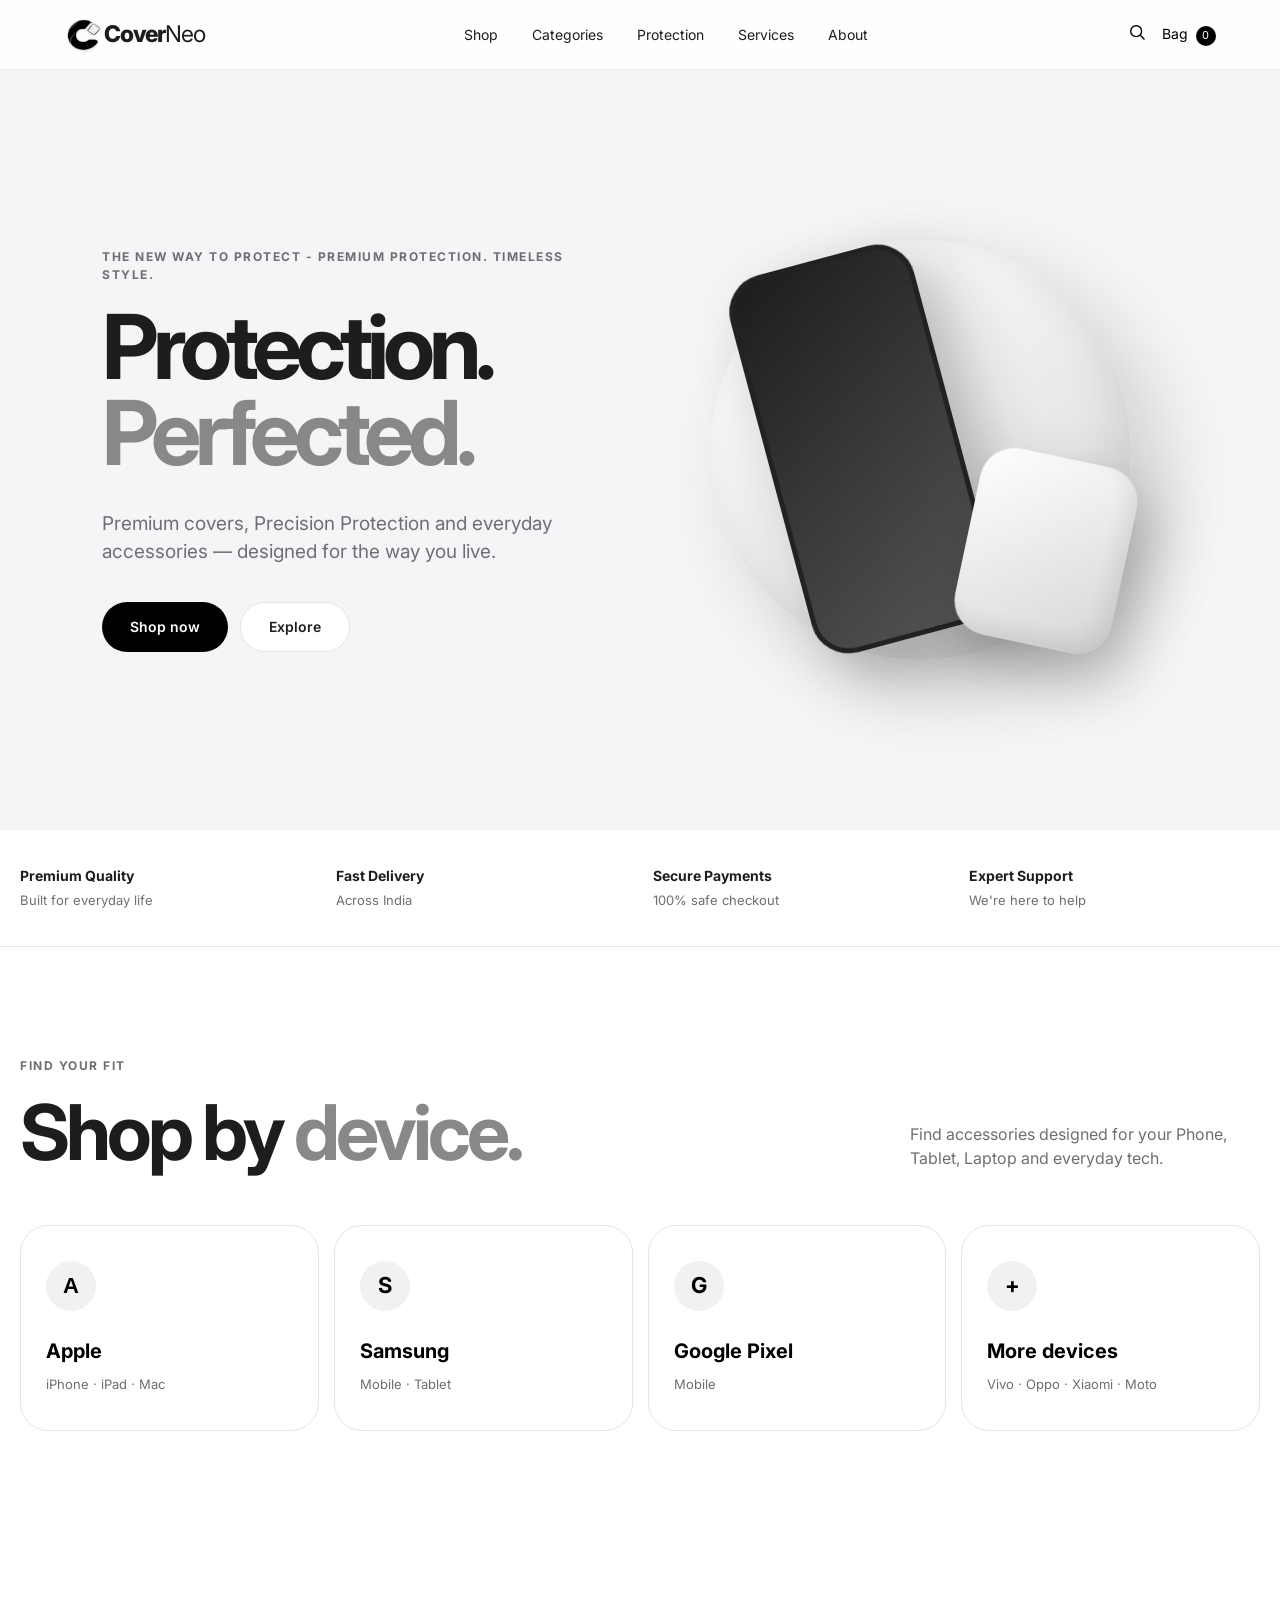
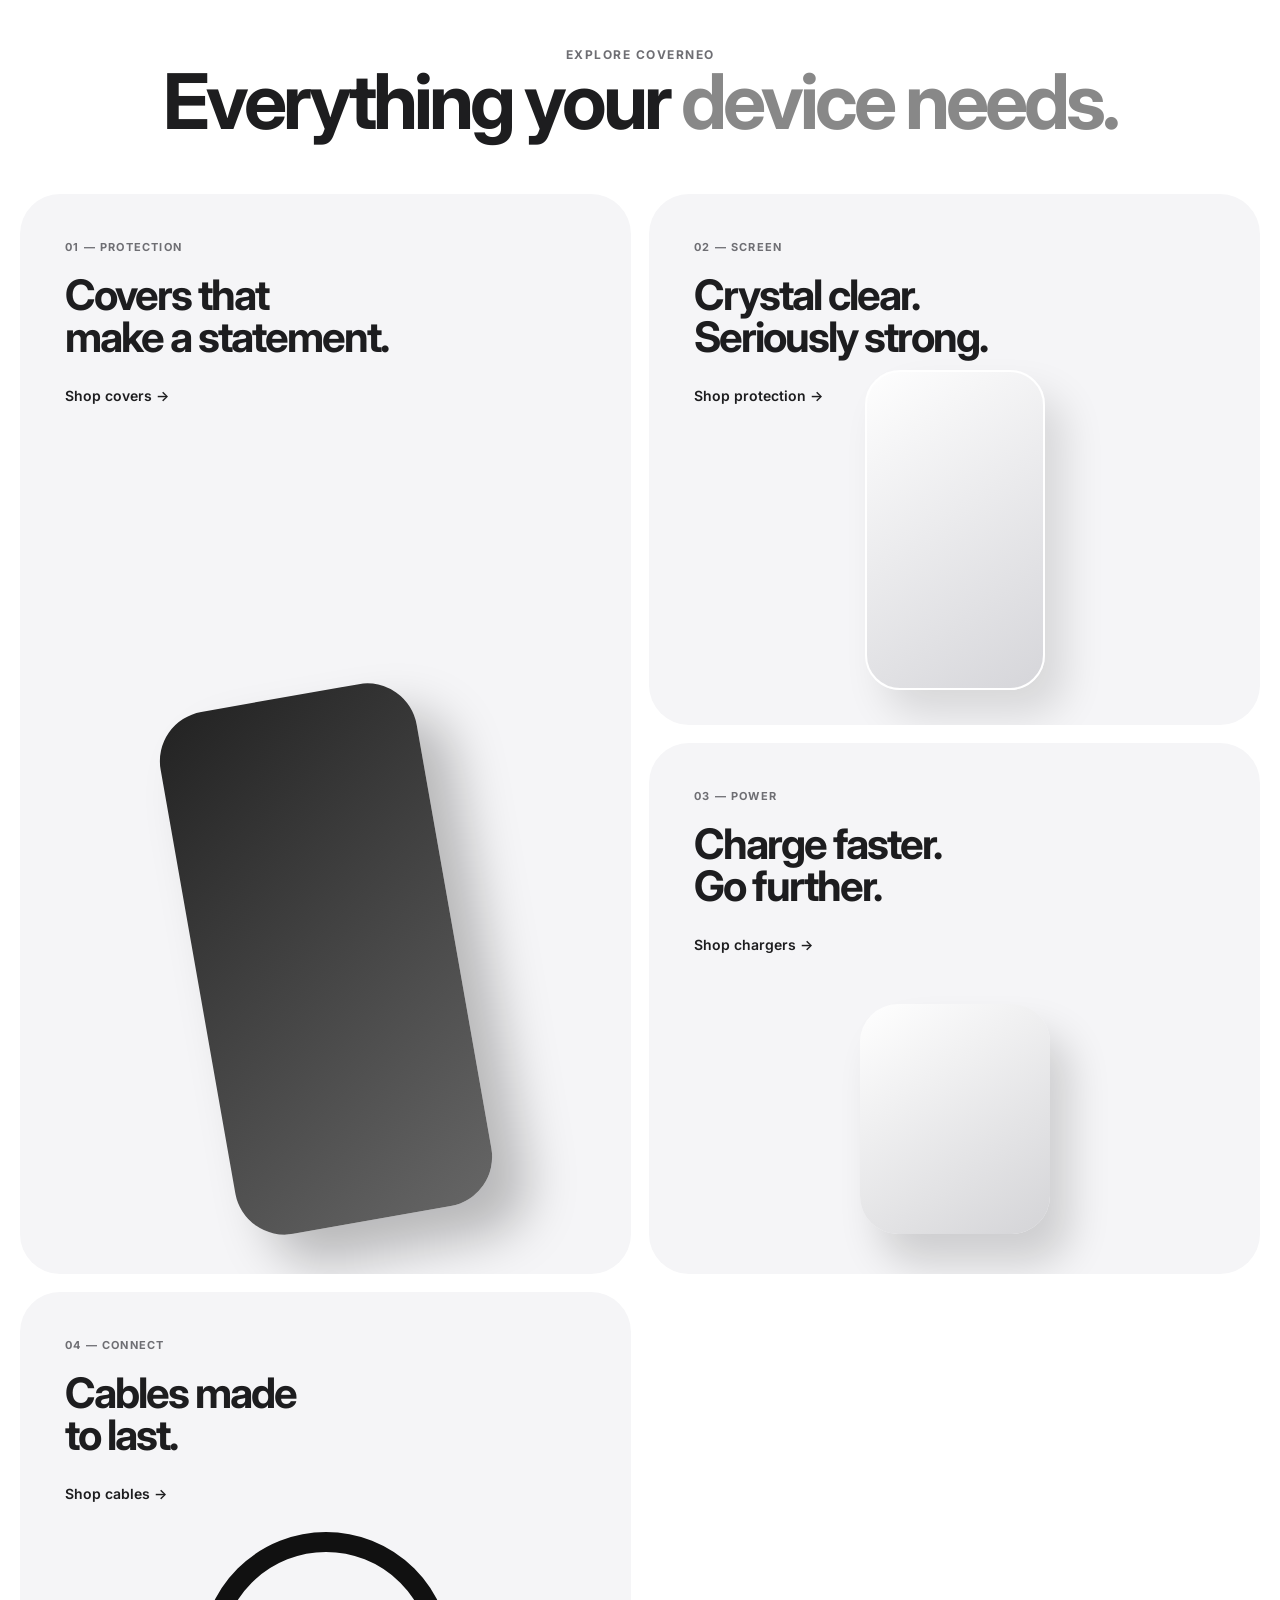
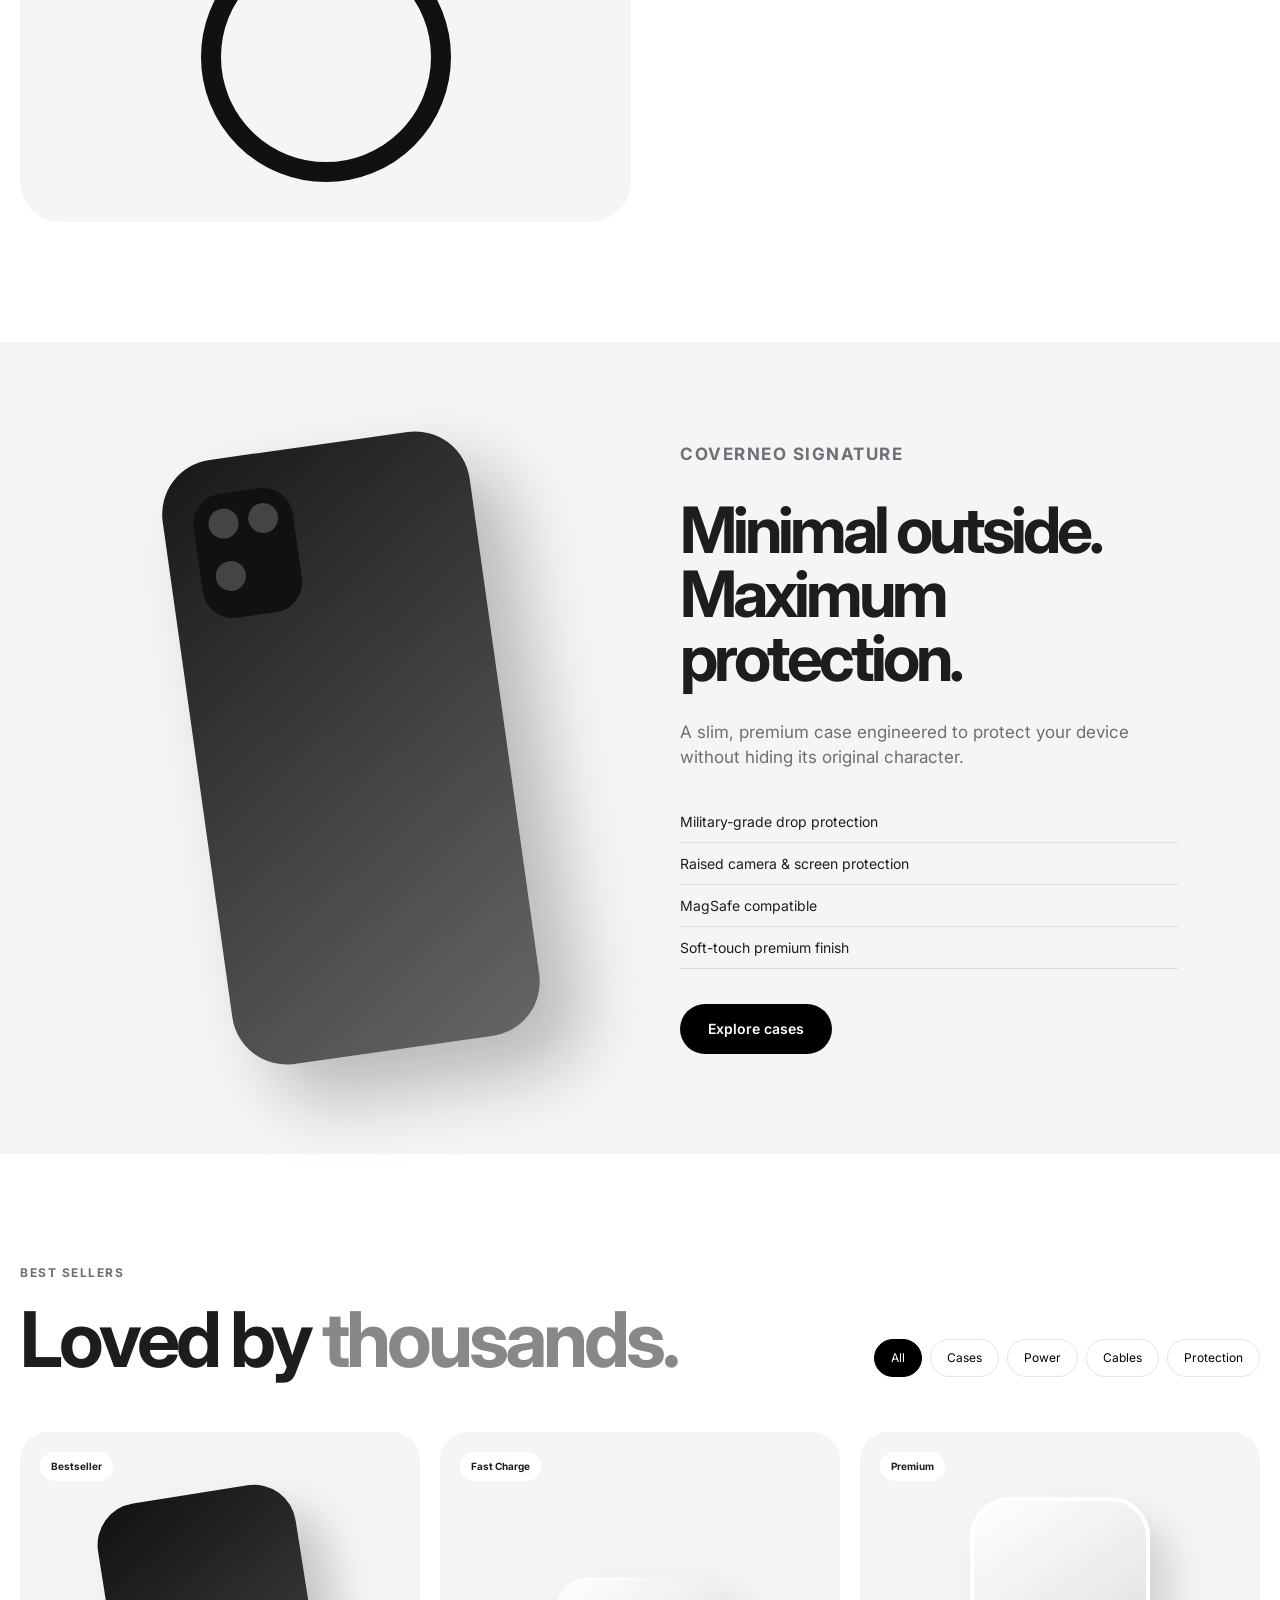
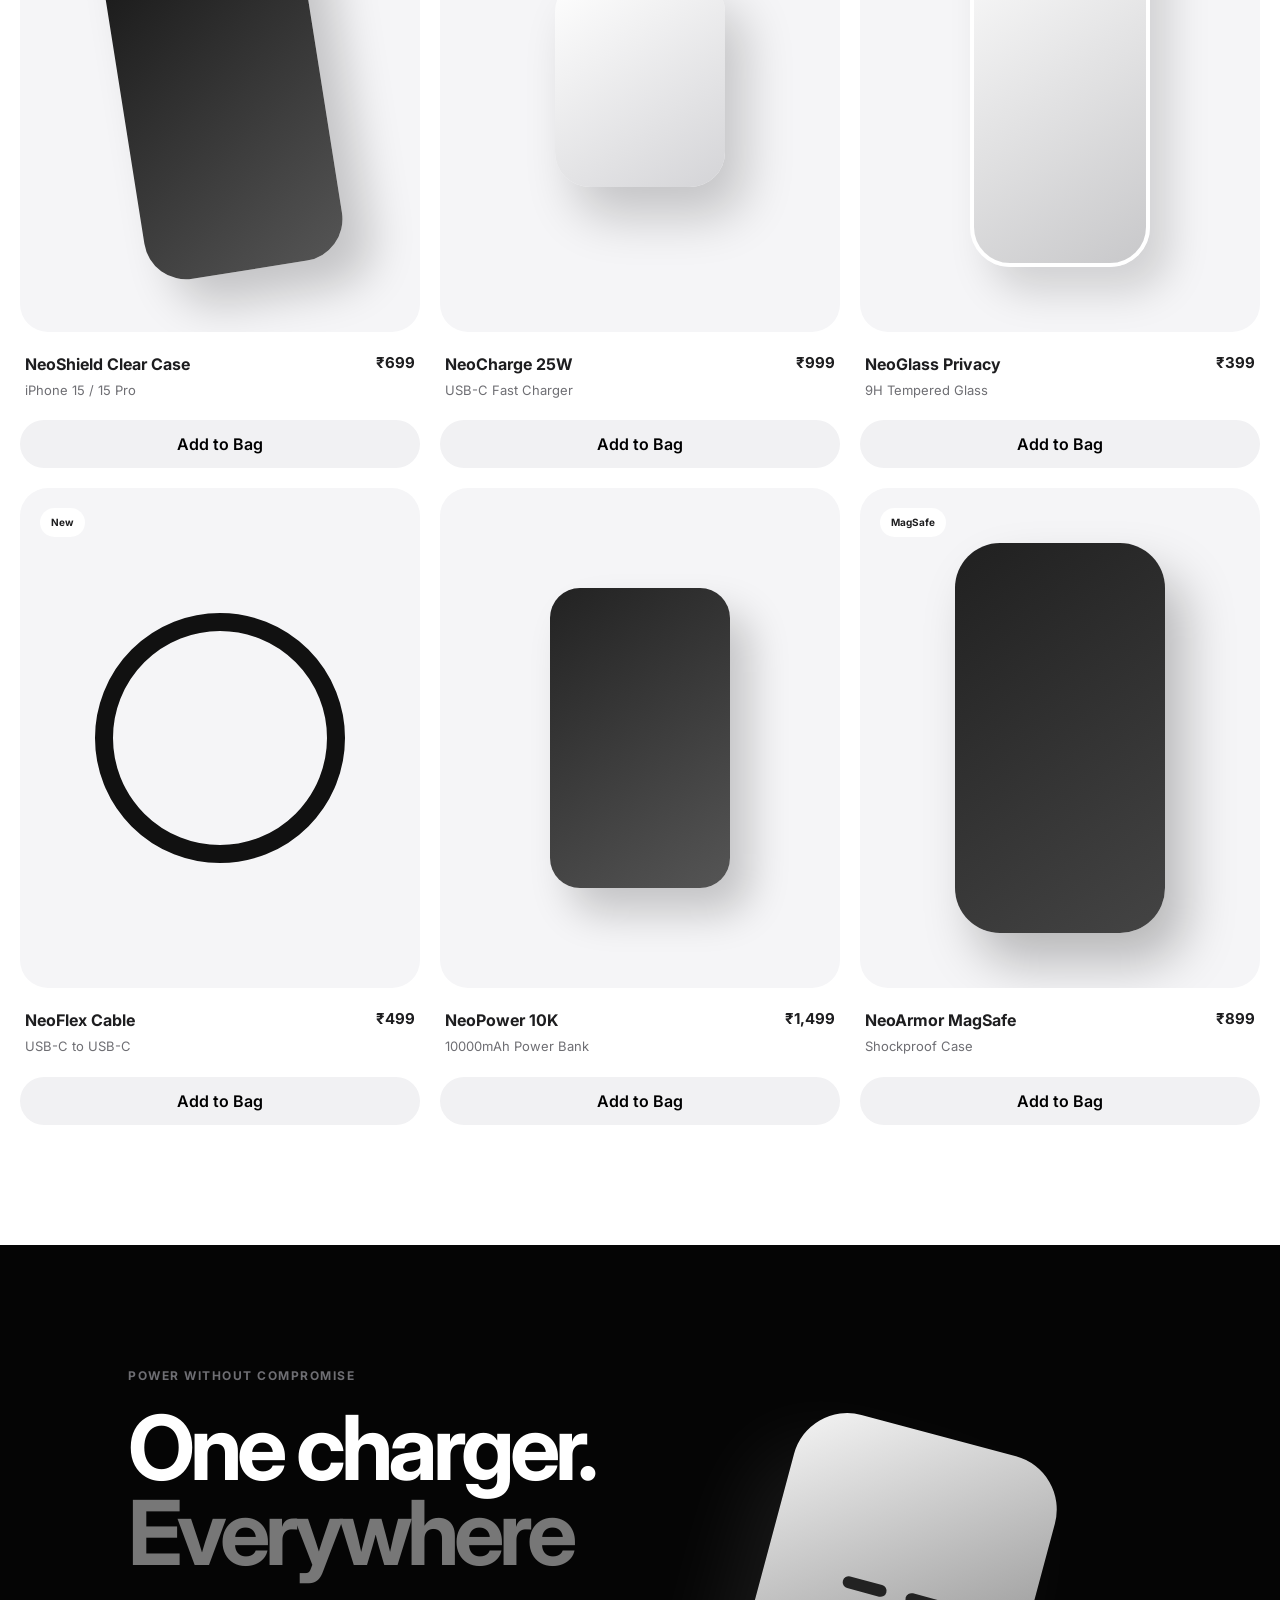
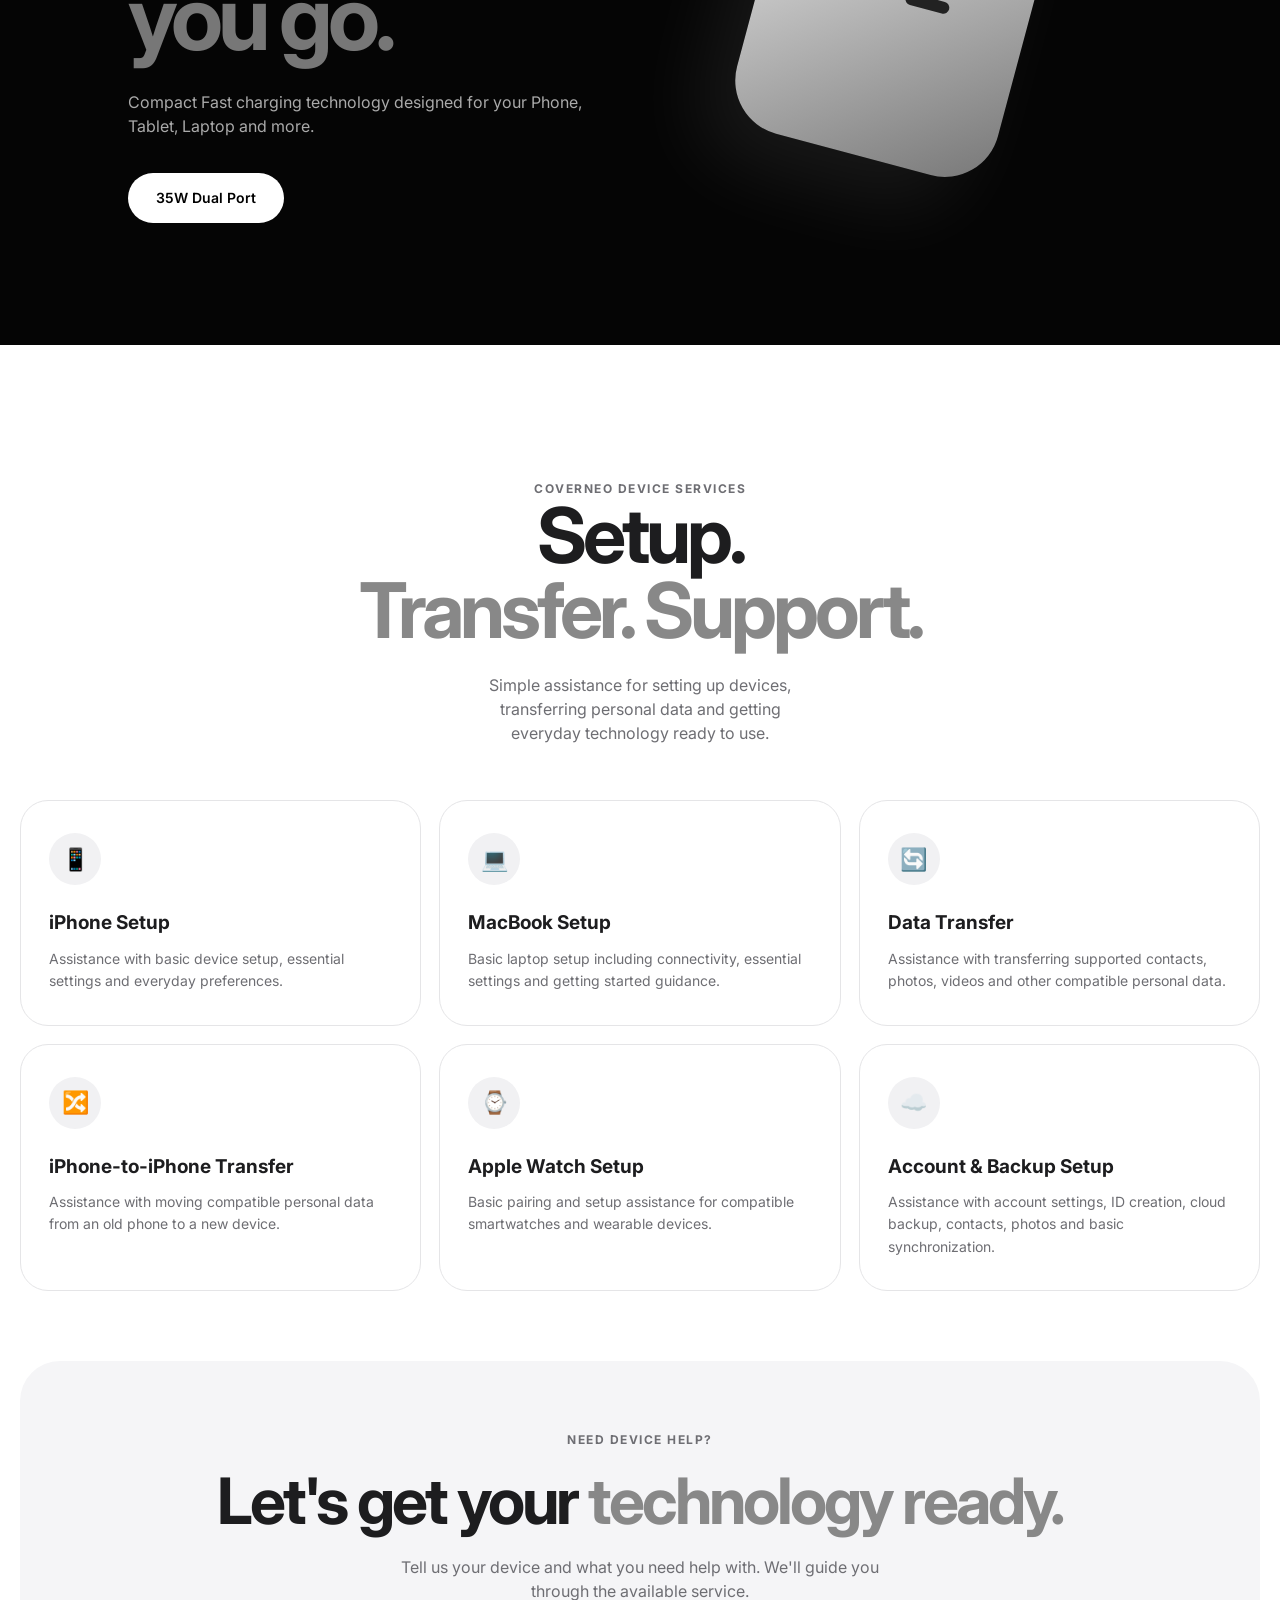
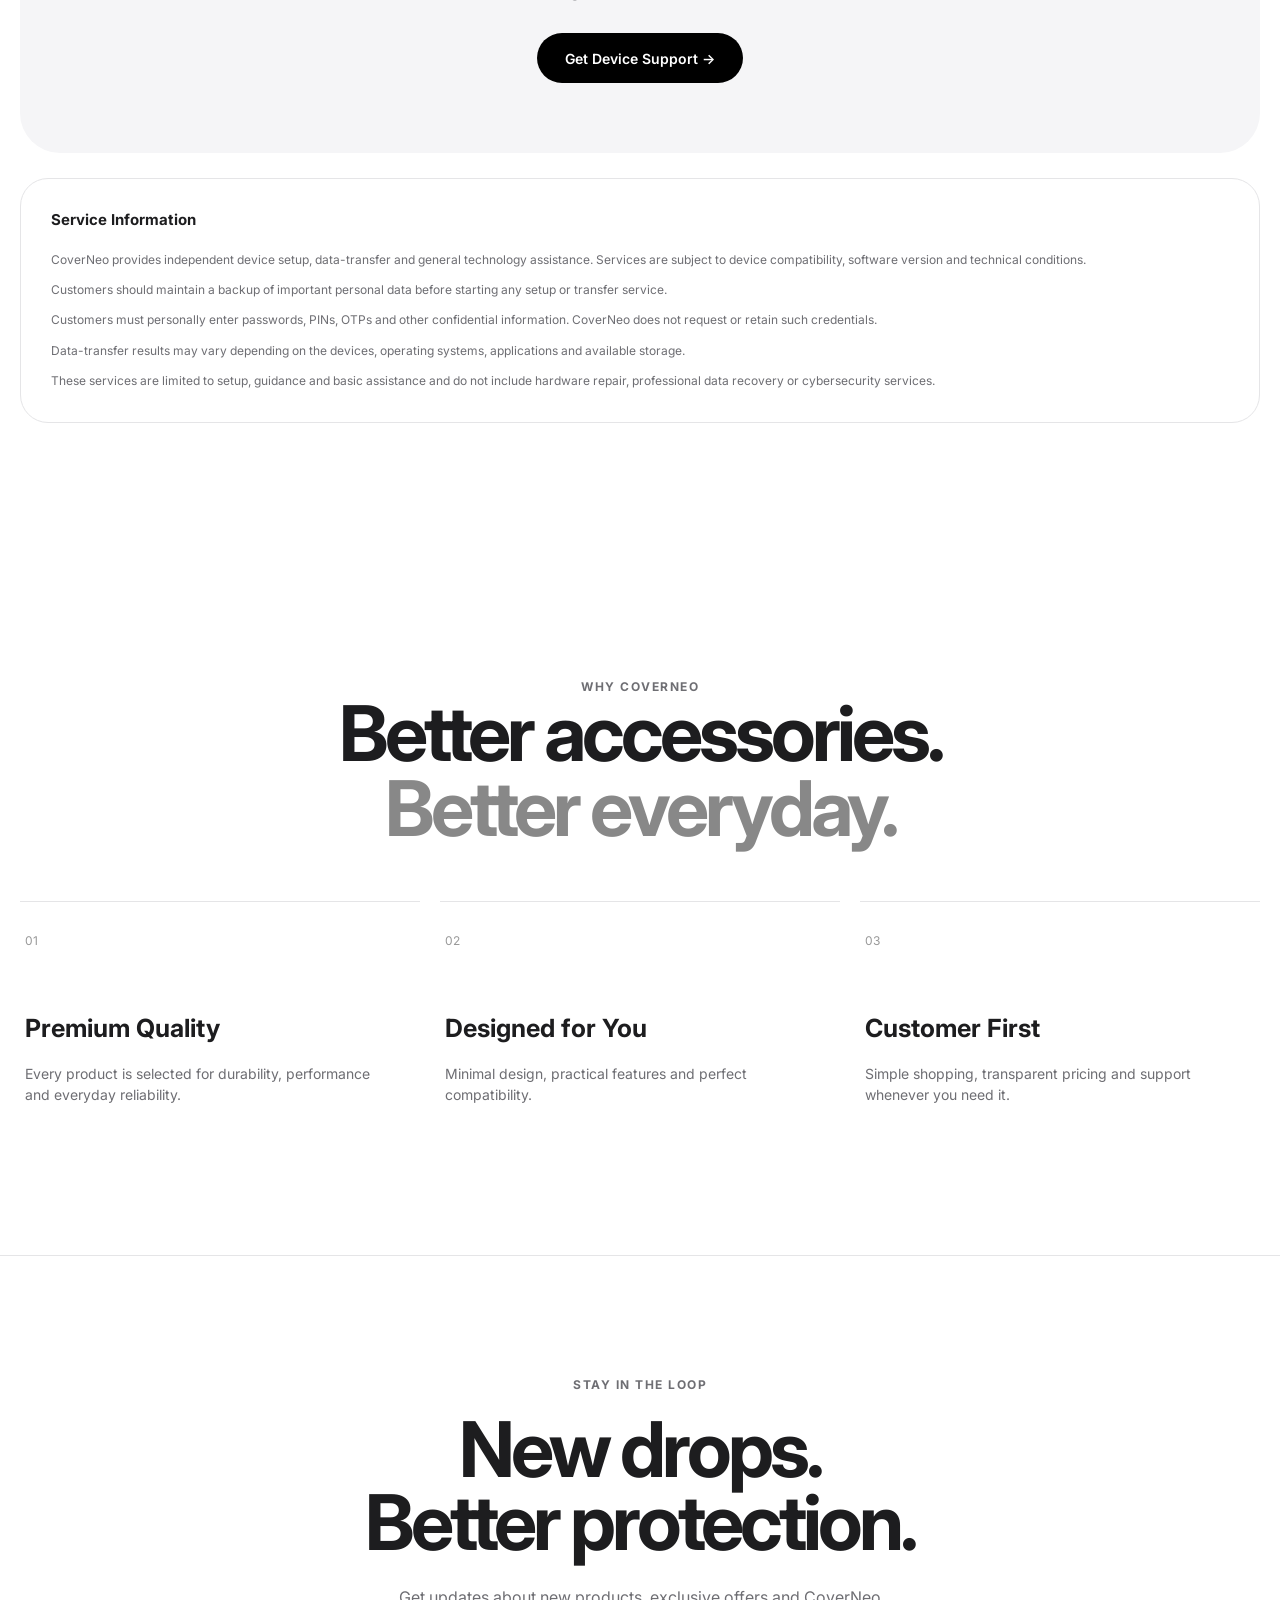
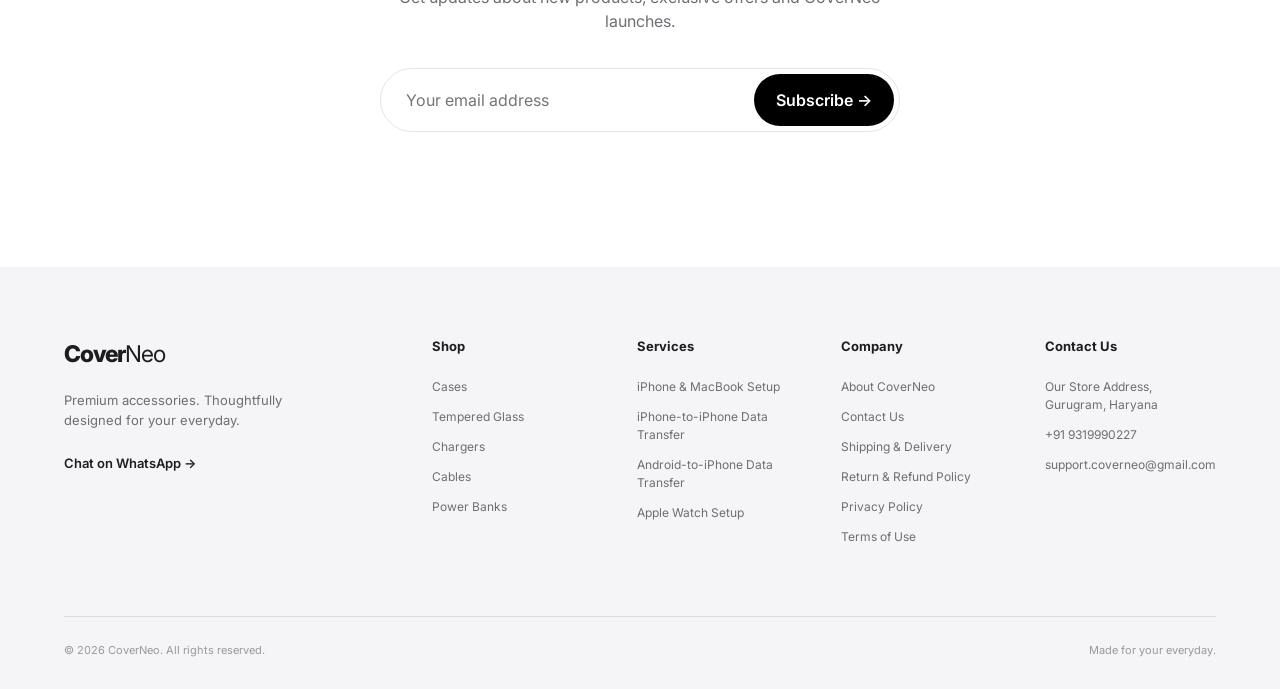
==== commit 87cdc98d: "Update index.html" ====
--- a/index.html
+++ b/index.html
@@ -111,7 +111,7 @@
 
     <div class="hero-content">
 
-        <p class="eyebrow">THE NEW WAY TO PROTECT</p>
+        <p class="eyebrow">THE NEW WAY TO PROTECT - Premium Protection. Timeless Style.</p>
 
         <h1>
             Protection.
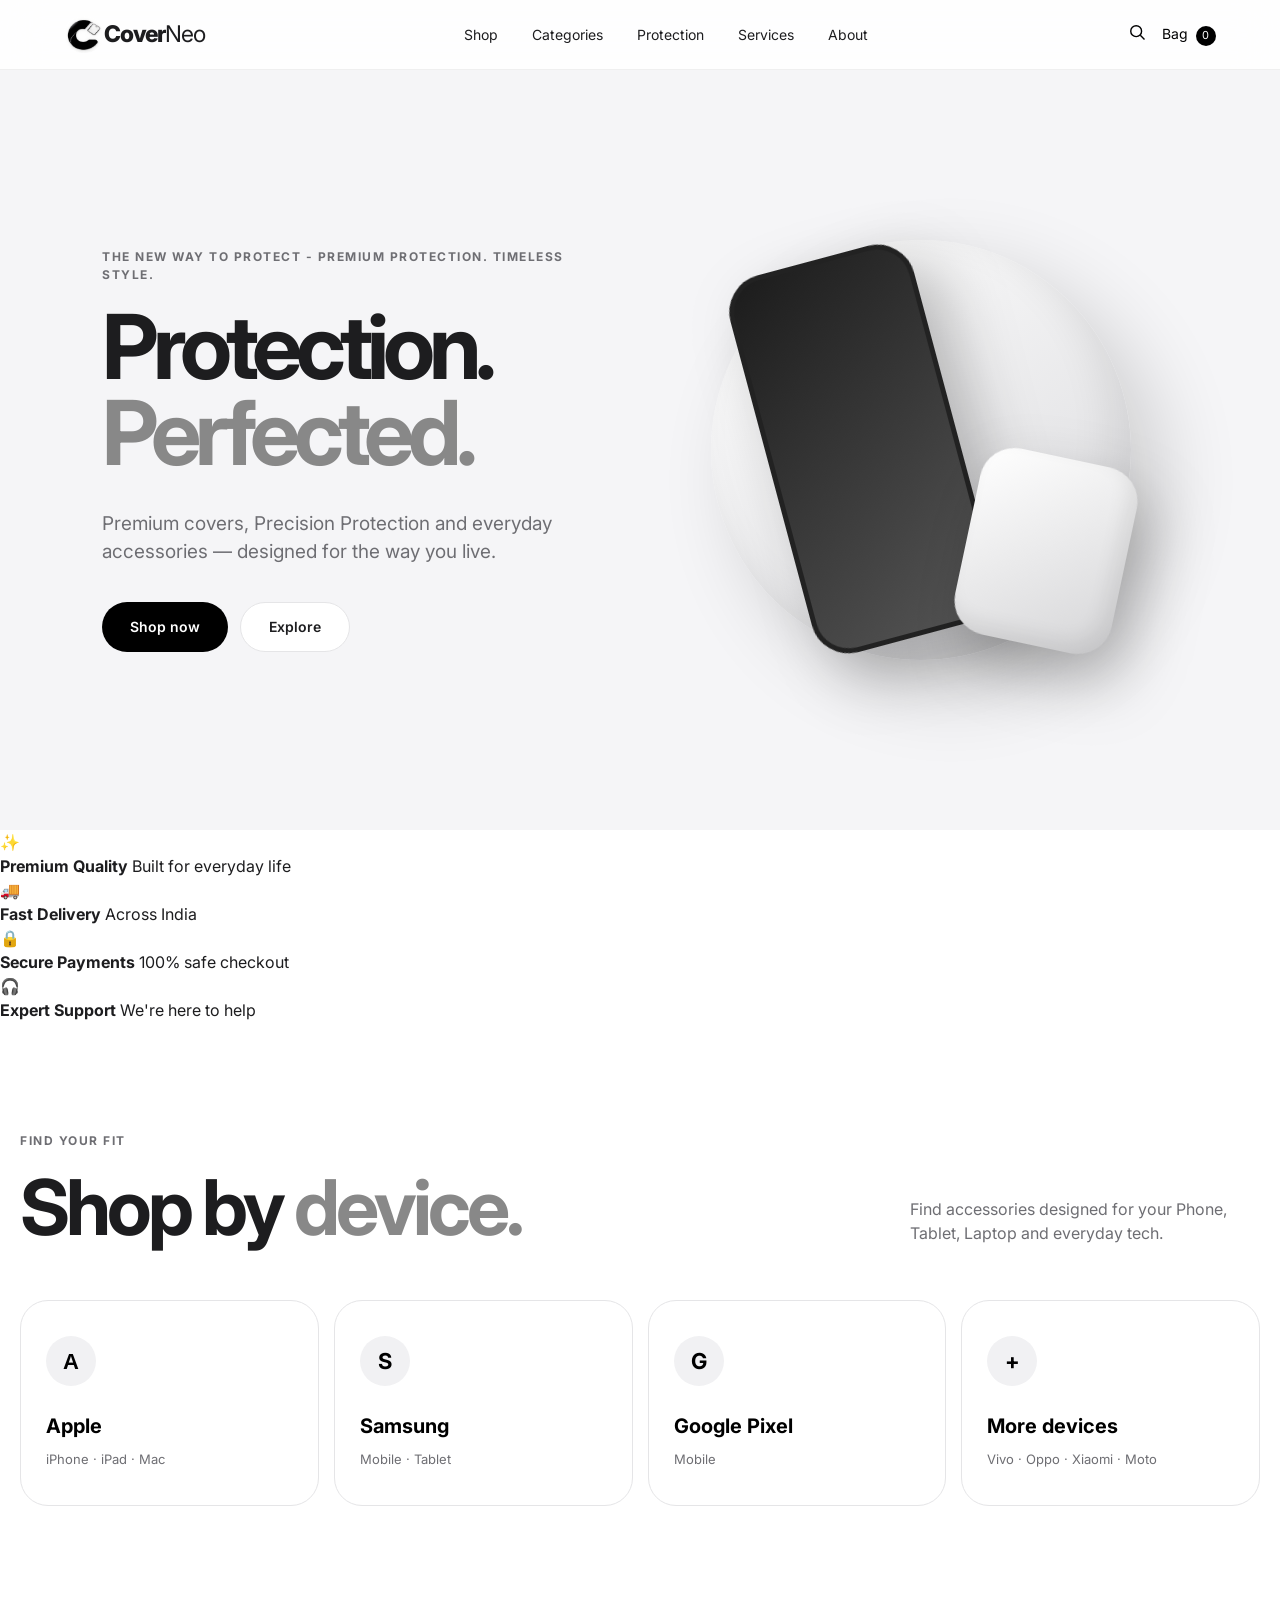
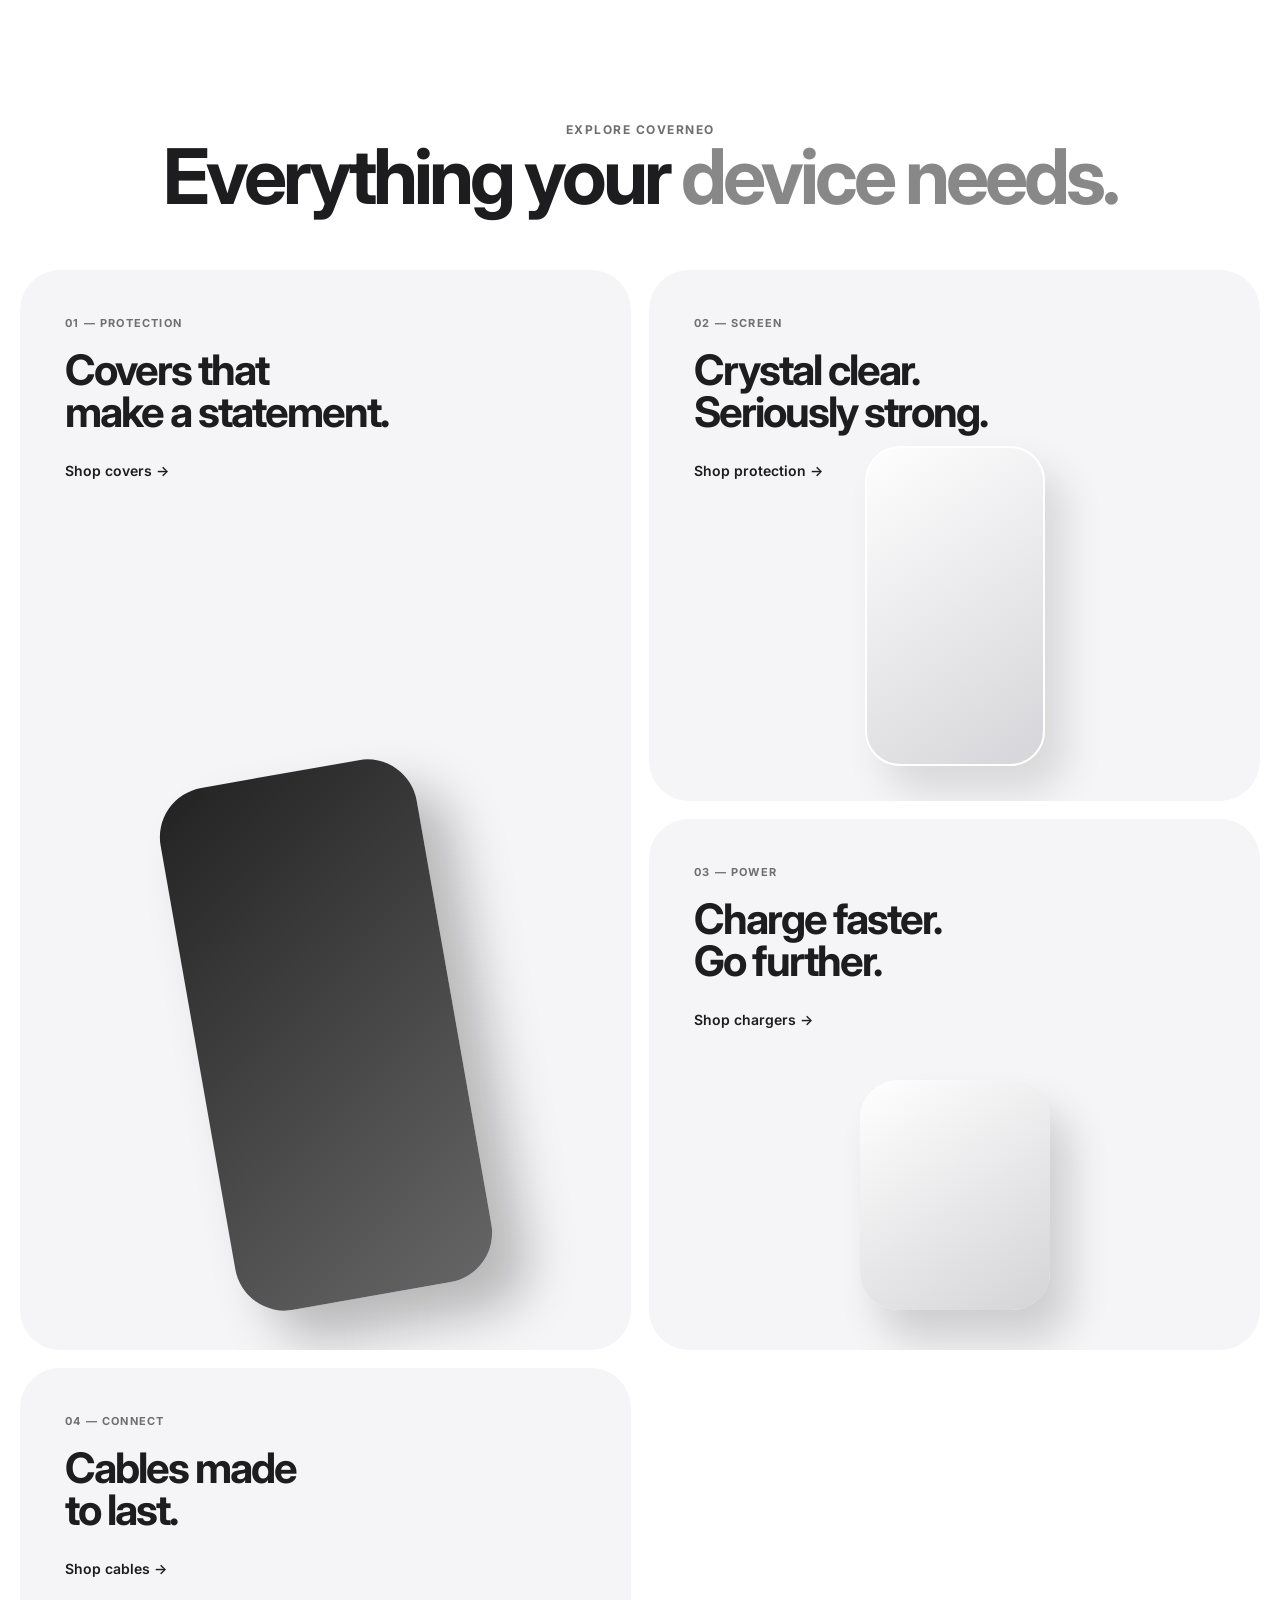
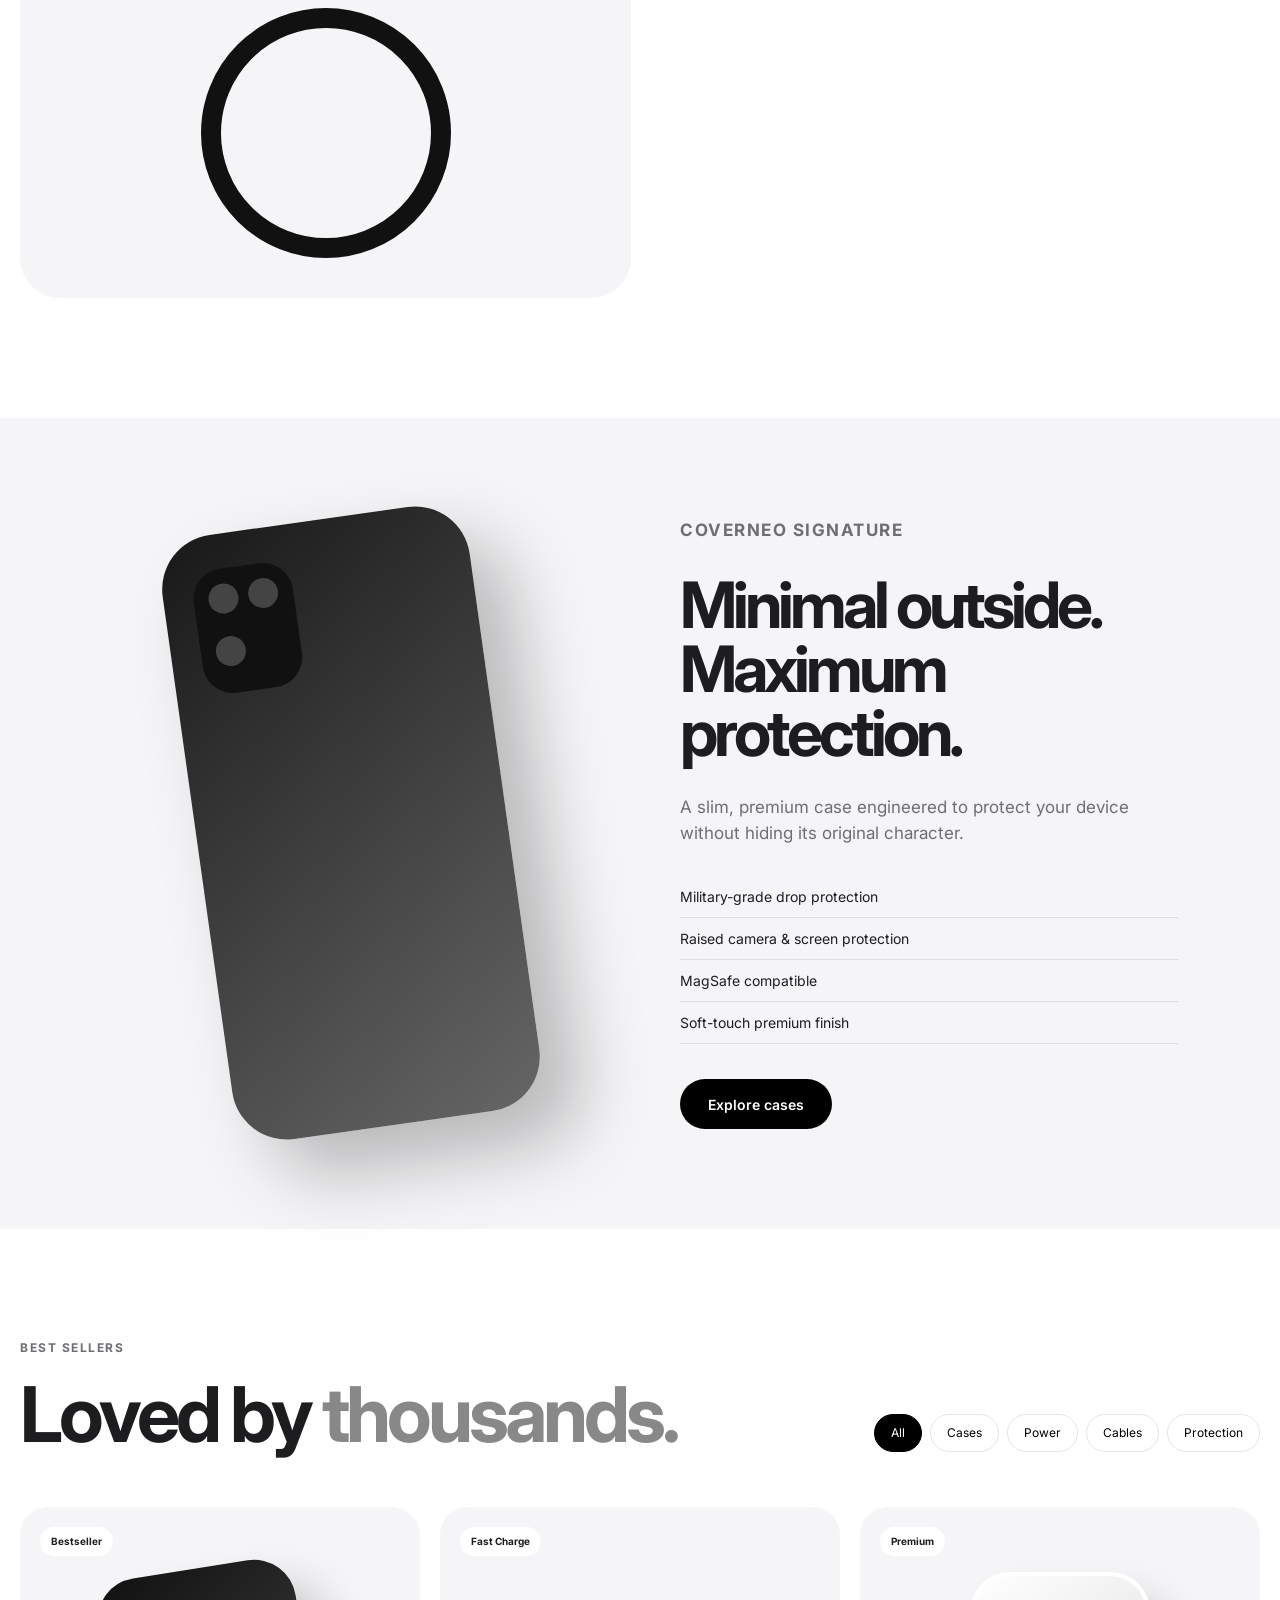
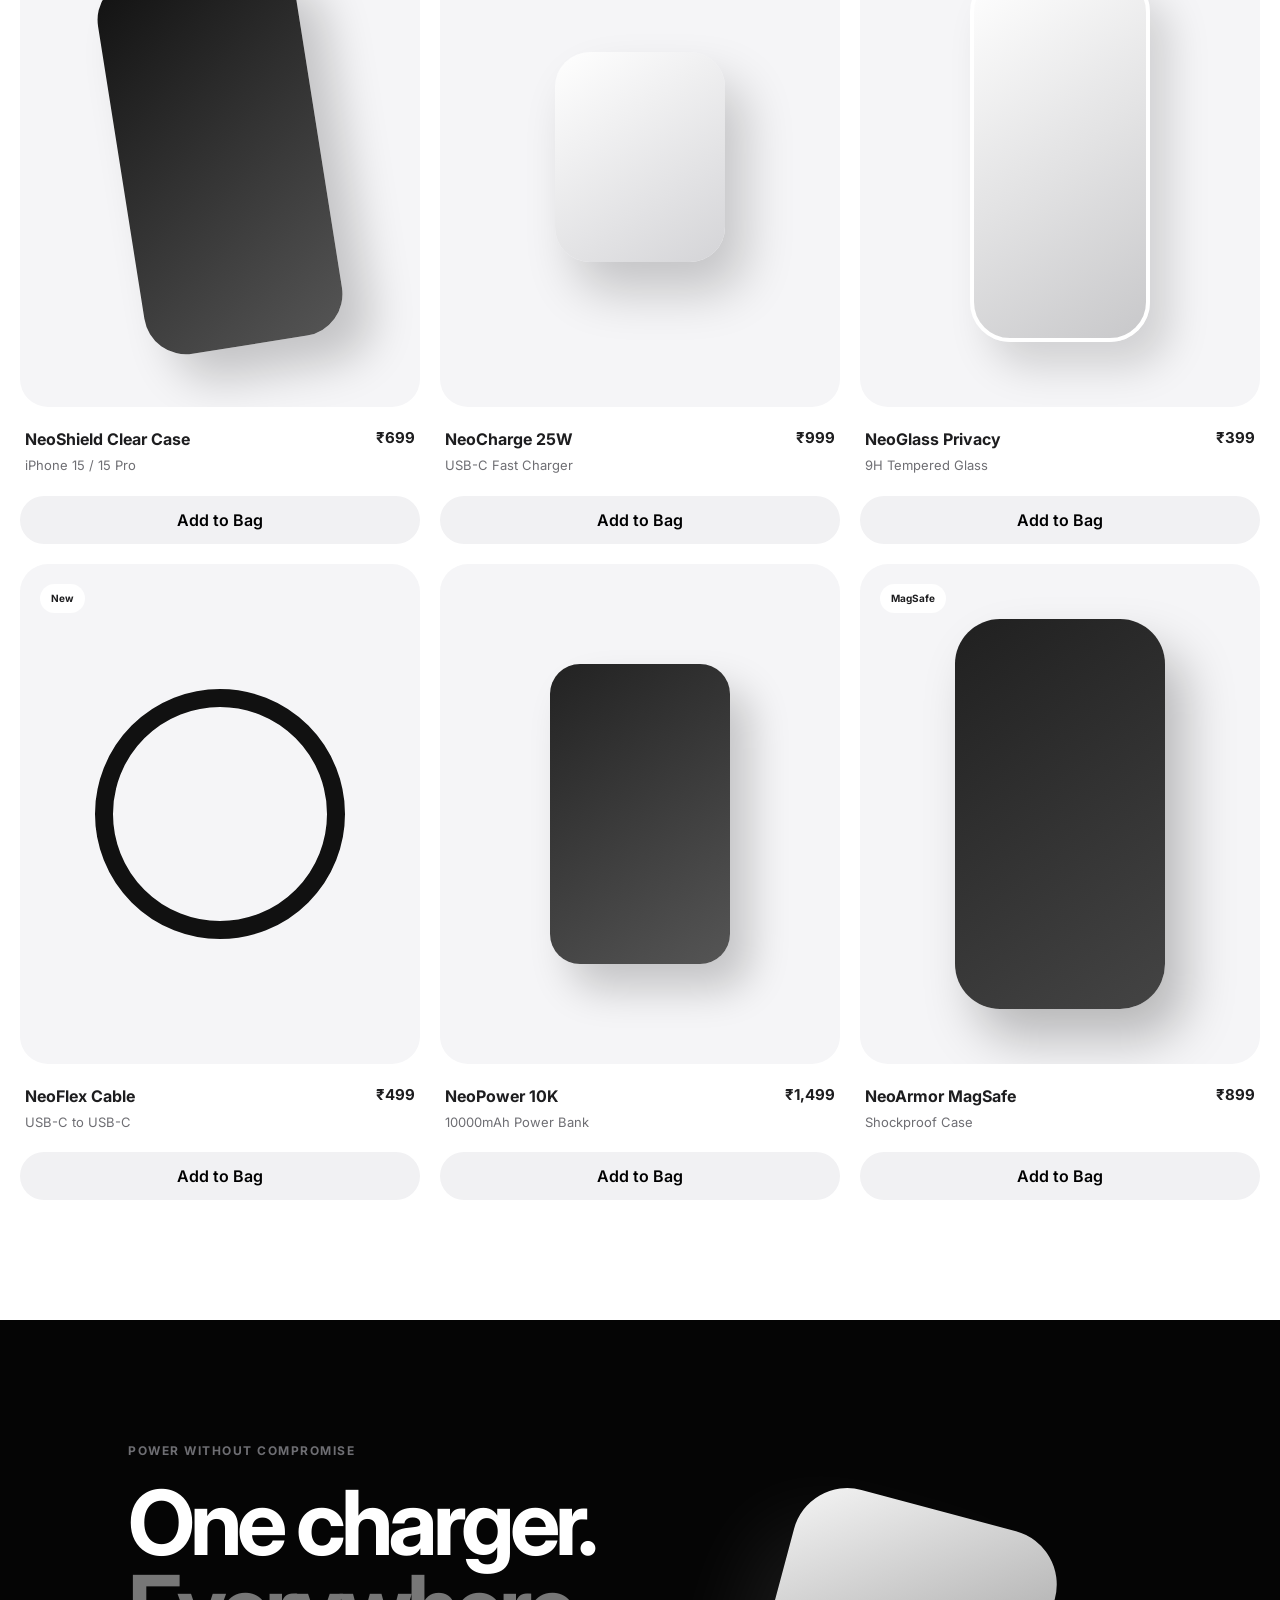
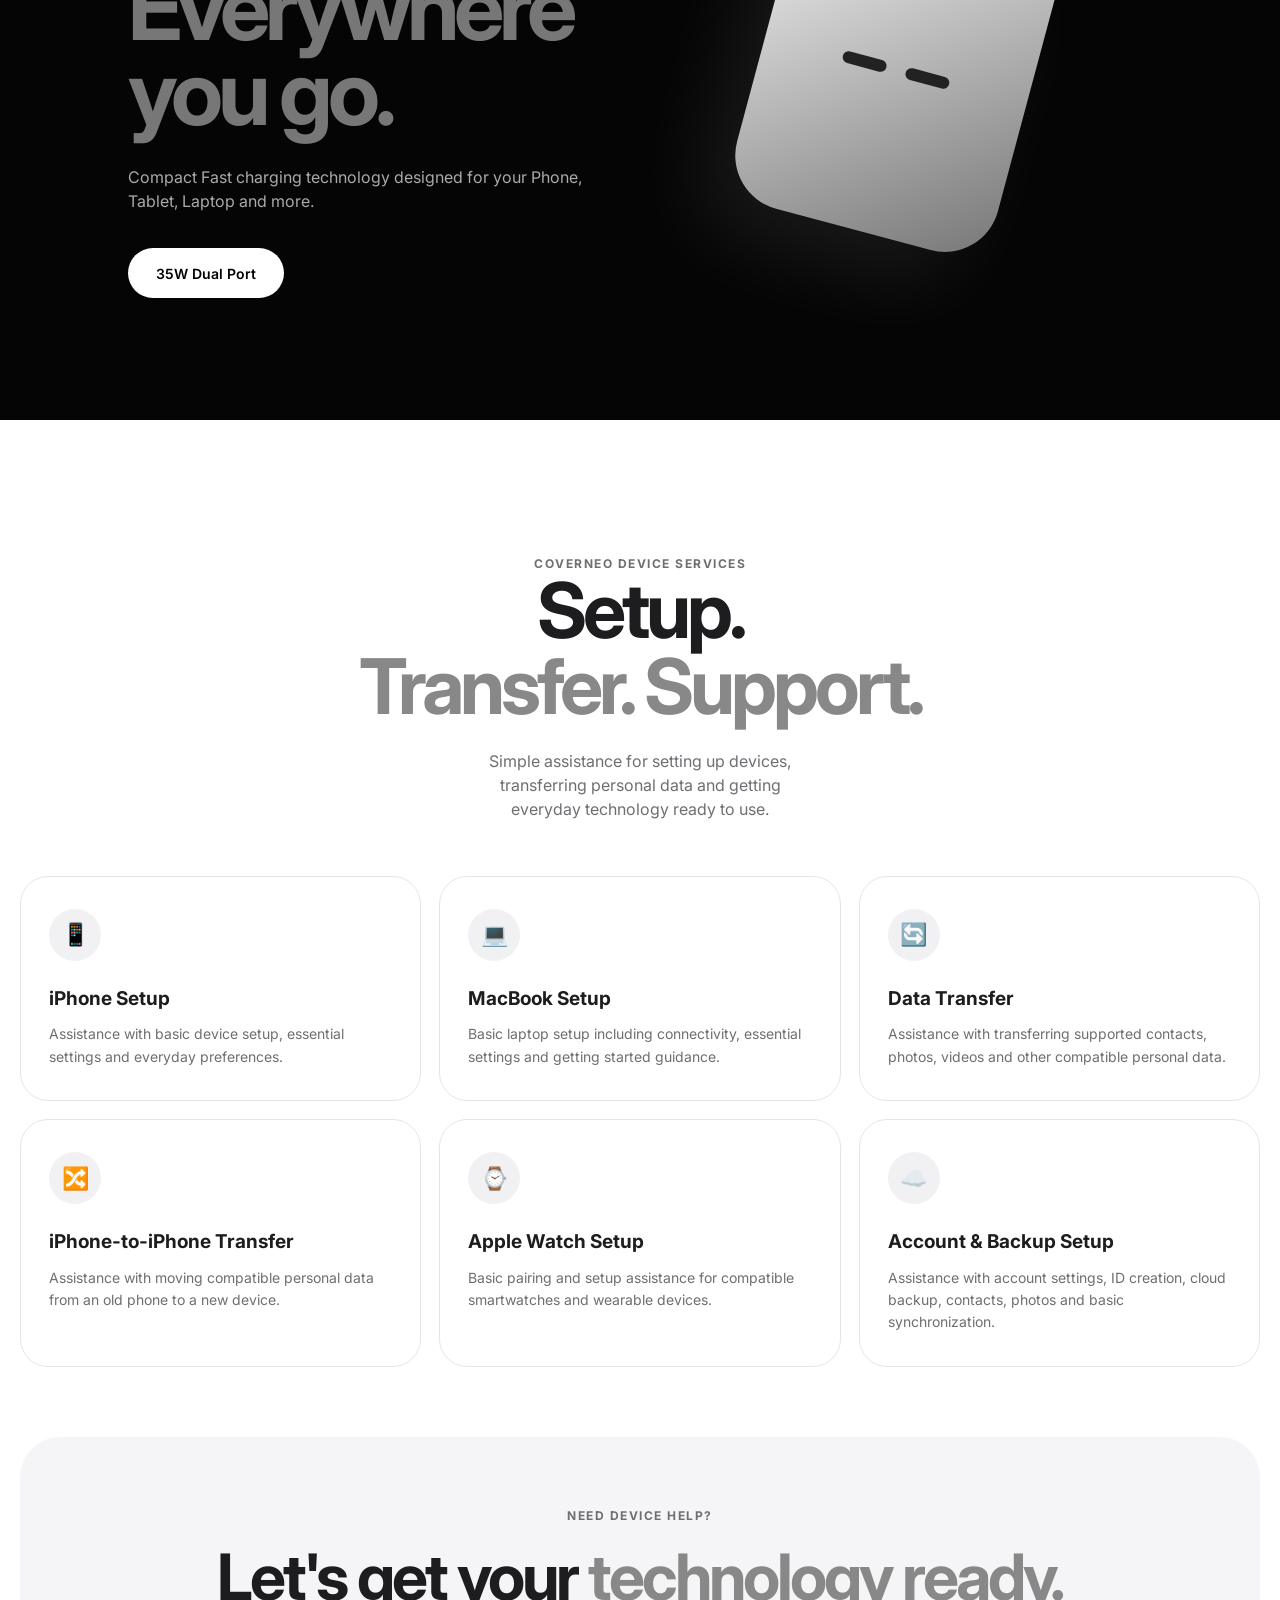
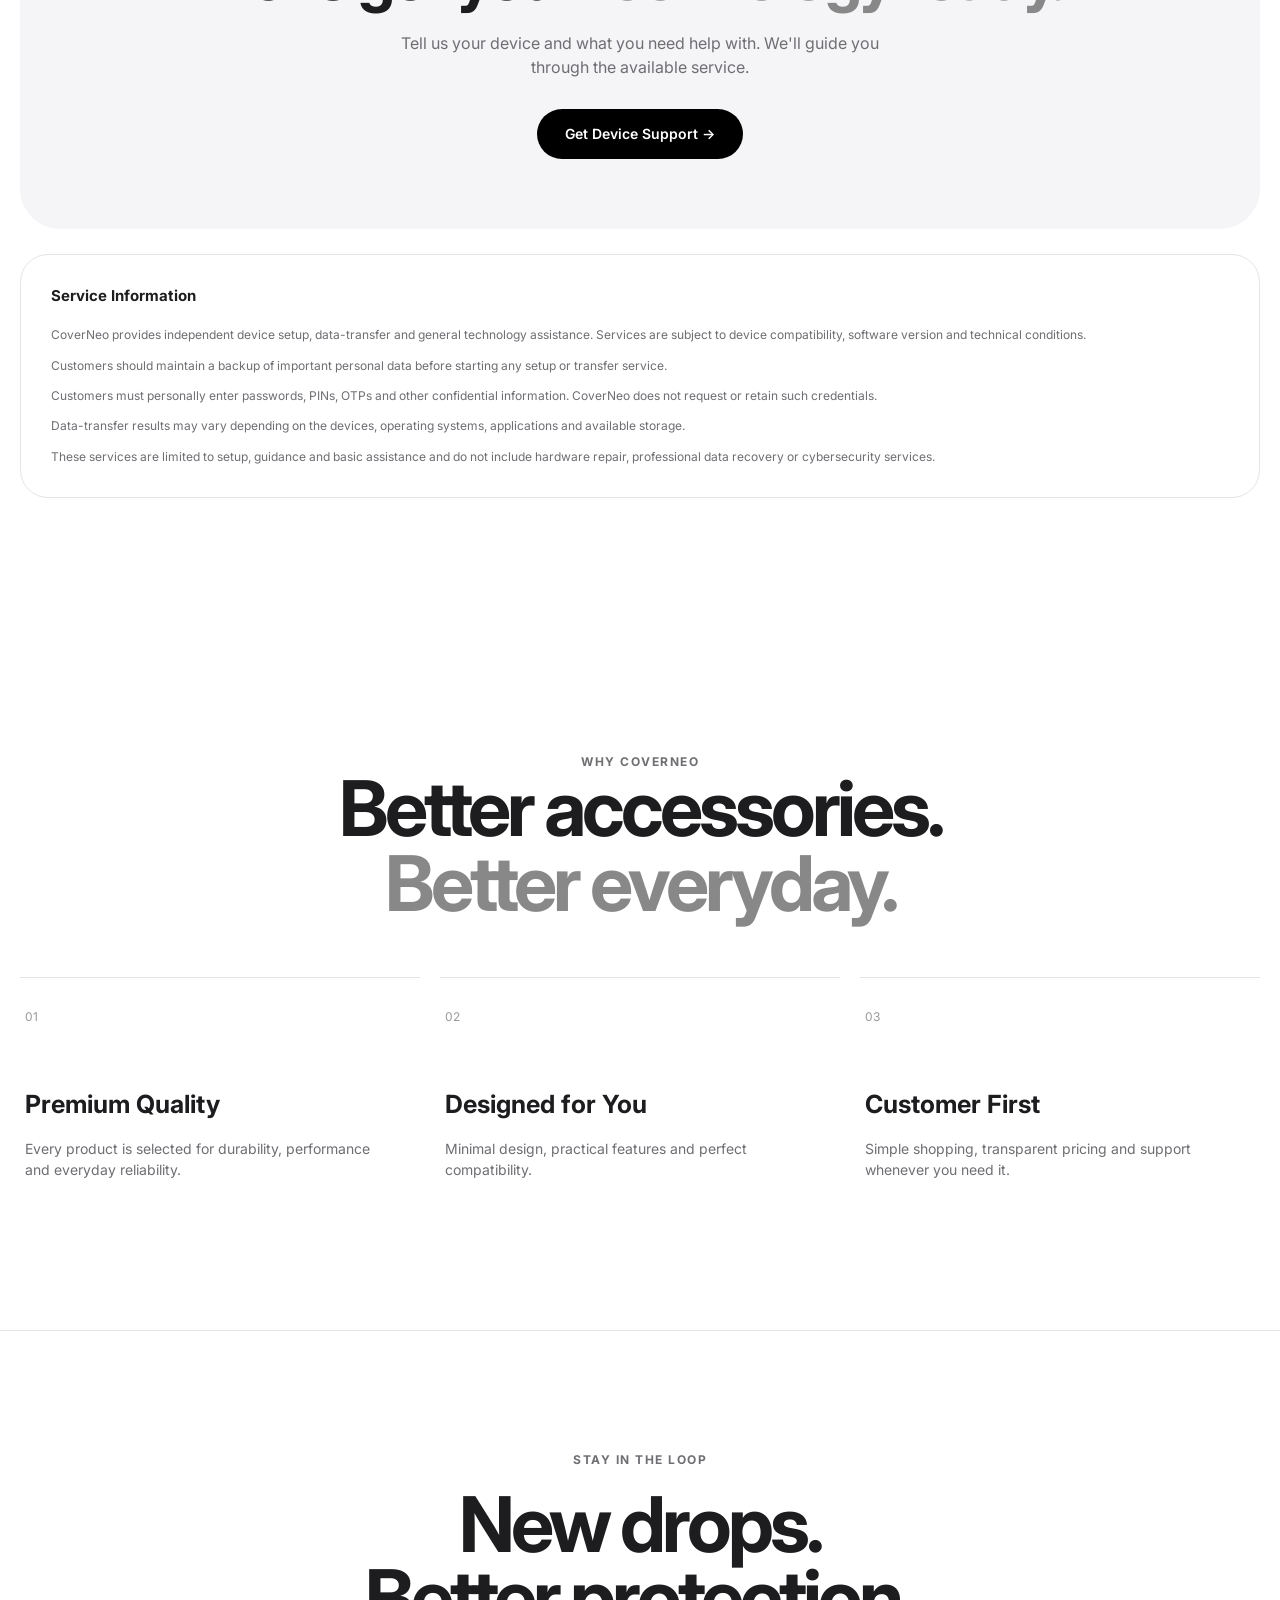
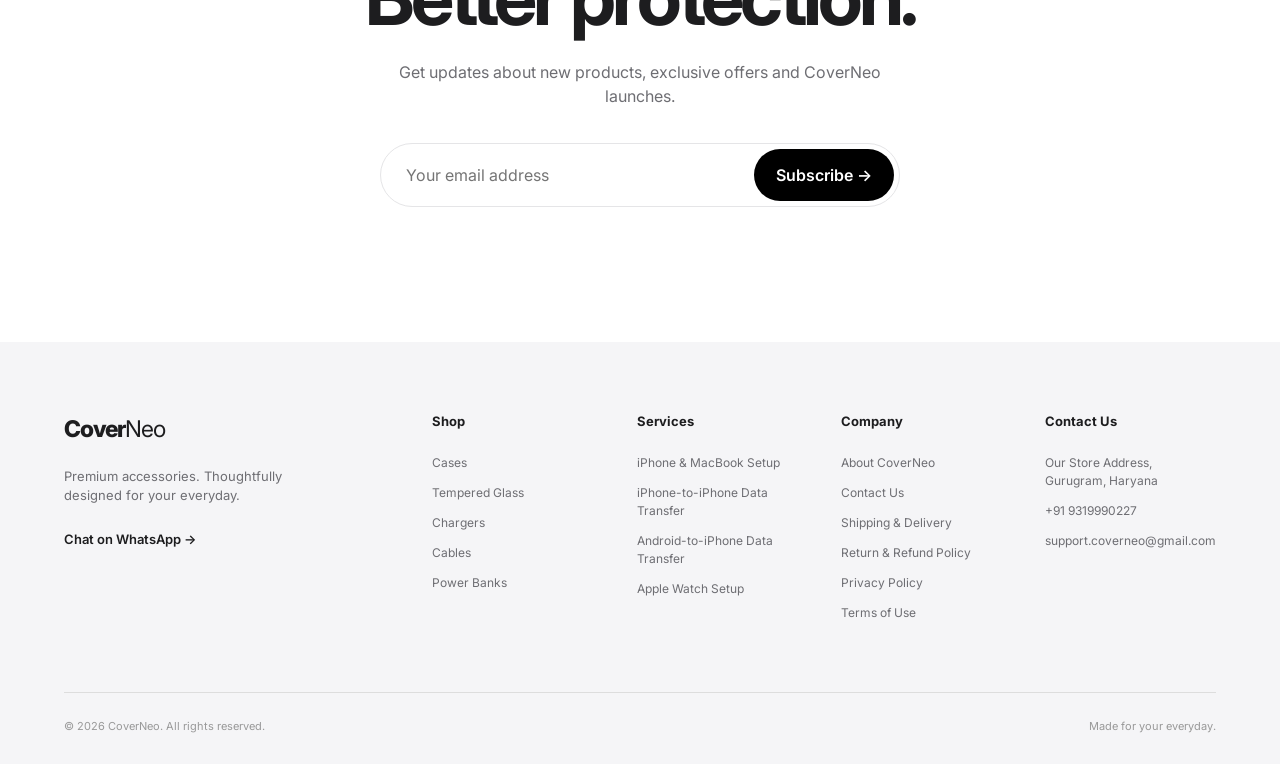
==== commit 958f8d2c: "Update index.html" ====
--- a/index.html
+++ b/index.html
@@ -159,29 +159,37 @@
      TRUST BAR
 ========================= -->
 
-<section class="trust-bar">
-
+<div class="trust-item">
+    <div class="trust-icon">✨</div>
     <div>
         <strong>Premium Quality</strong>
         <span>Built for everyday life</span>
     </div>
-
+</div>
+
+<div class="trust-item">
+    <div class="trust-icon">🚚</div>
     <div>
         <strong>Fast Delivery</strong>
         <span>Across India</span>
     </div>
-
+</div>
+
+<div class="trust-item">
+    <div class="trust-icon">🔒</div>
     <div>
         <strong>Secure Payments</strong>
         <span>100% safe checkout</span>
     </div>
-
+</div>
+
+<div class="trust-item">
+    <div class="trust-icon">🎧</div>
     <div>
         <strong>Expert Support</strong>
         <span>We're here to help</span>
     </div>
-
-</section>
+</div>
 
 
 <!-- =========================
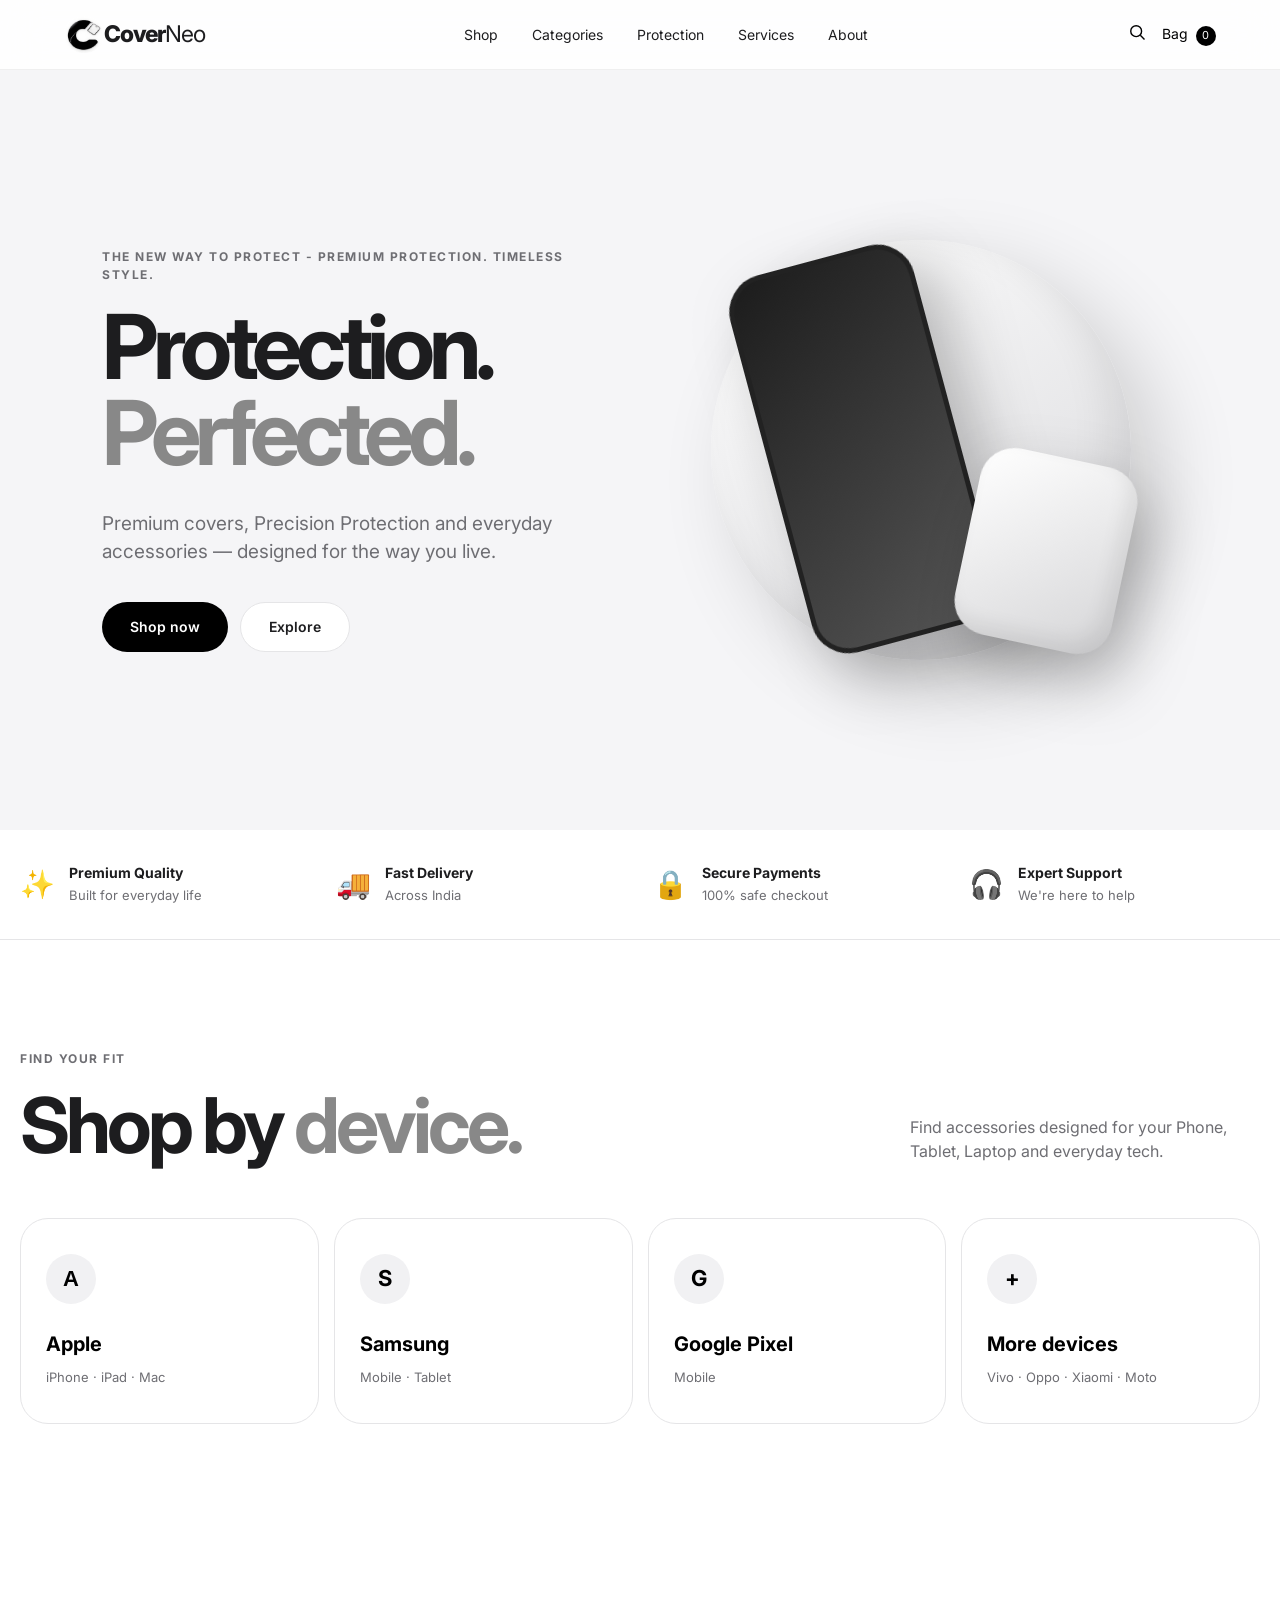
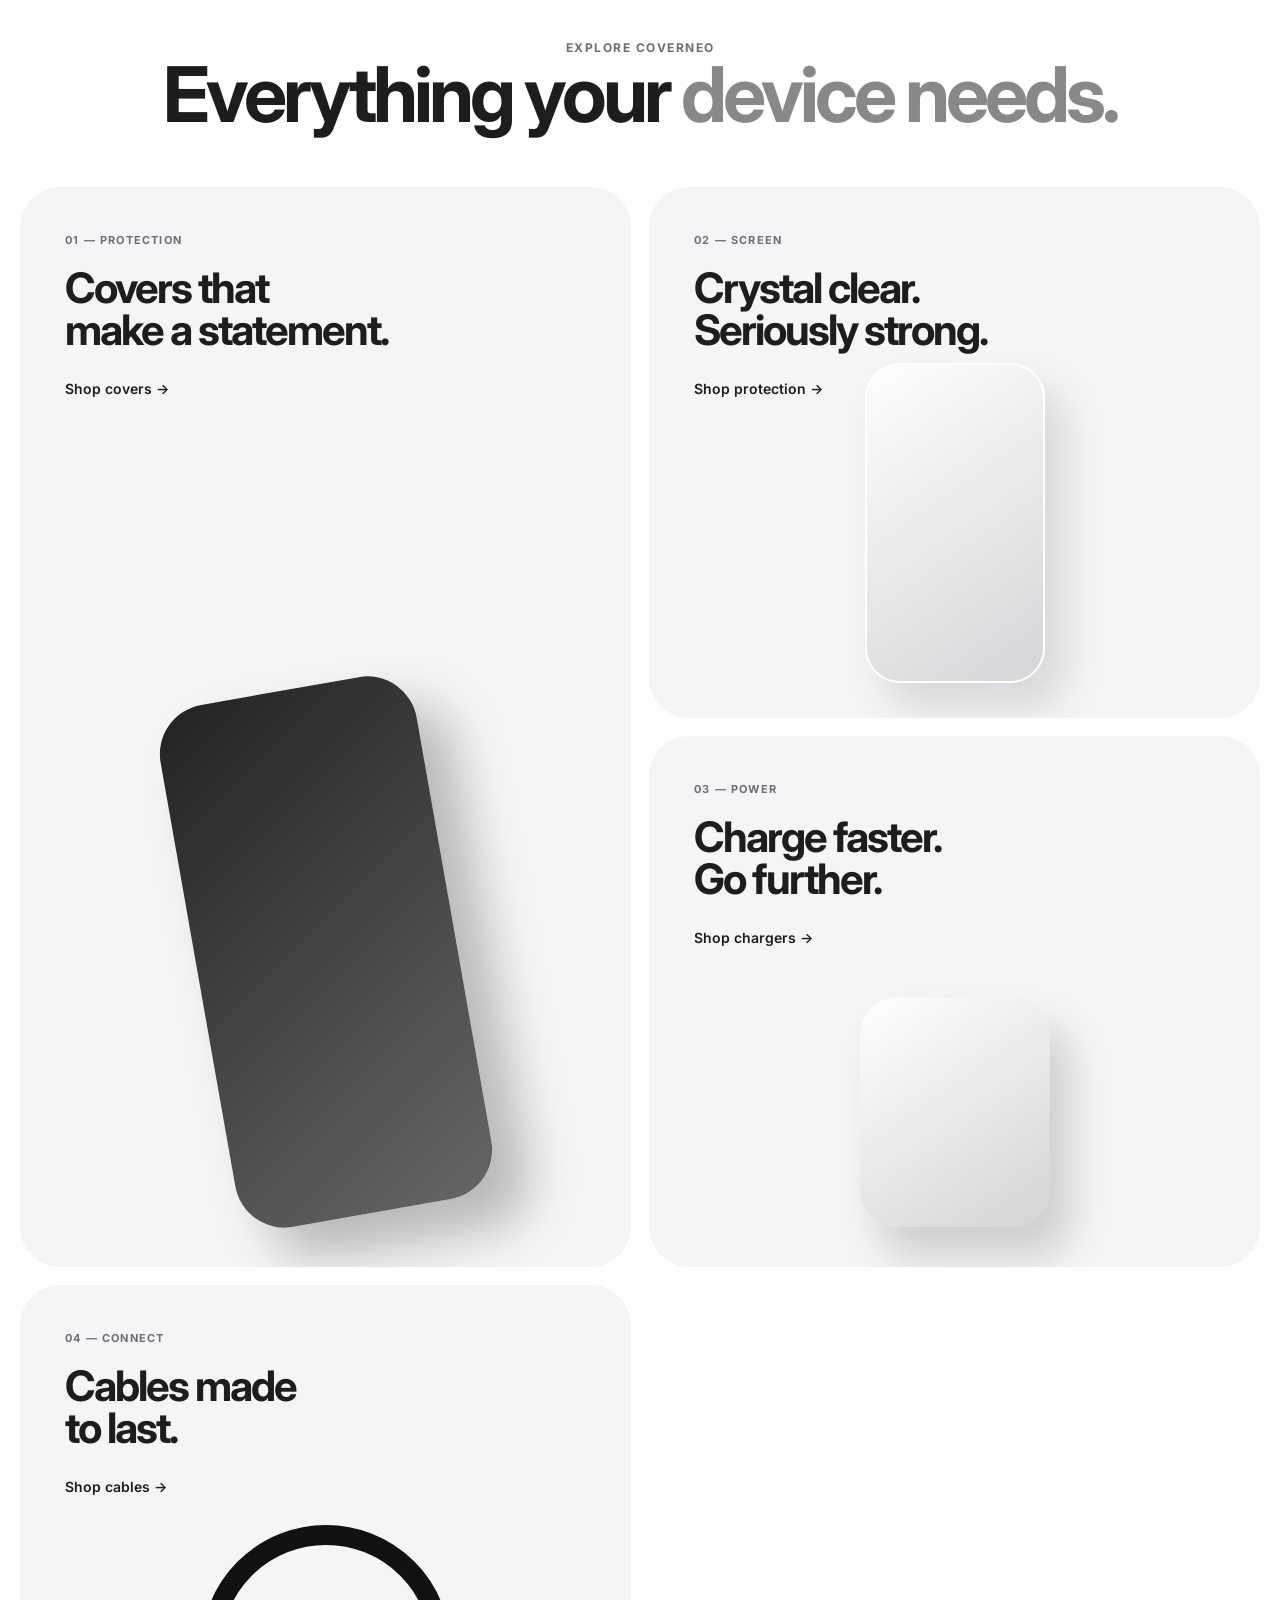
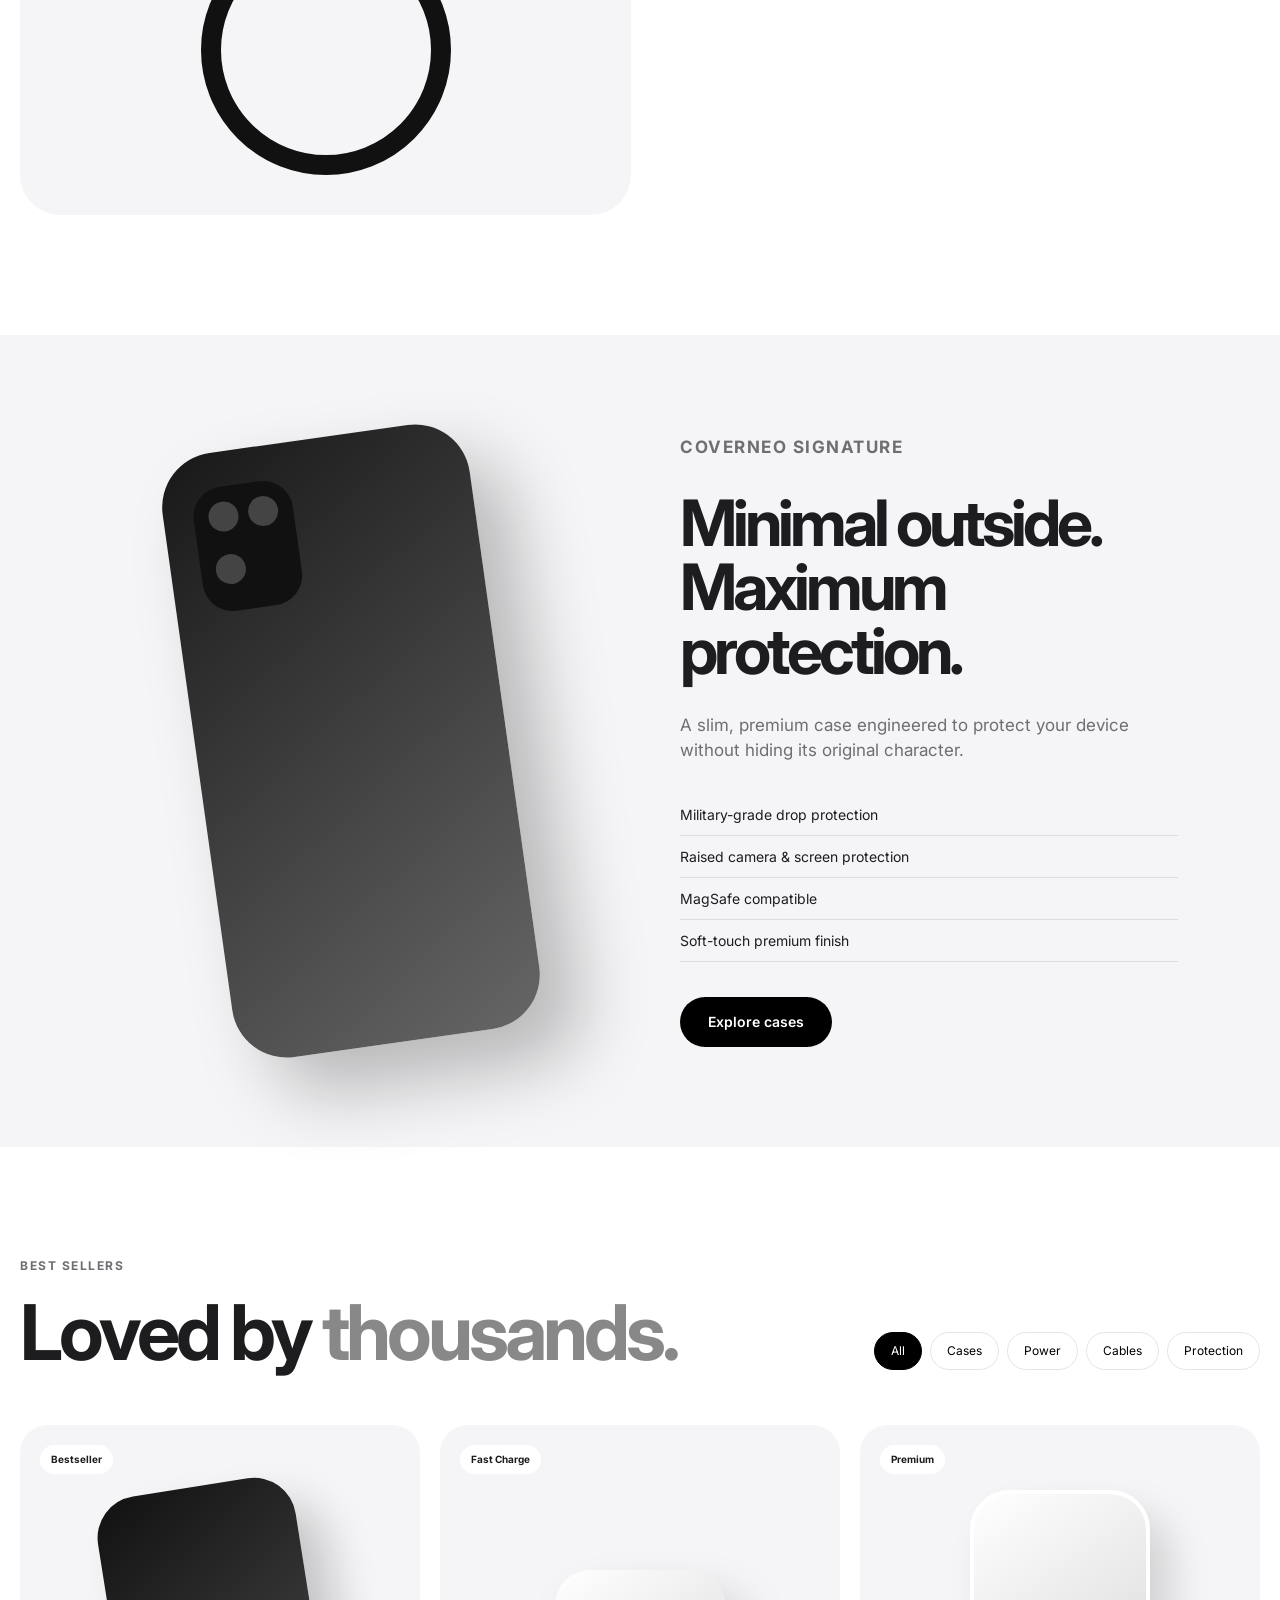
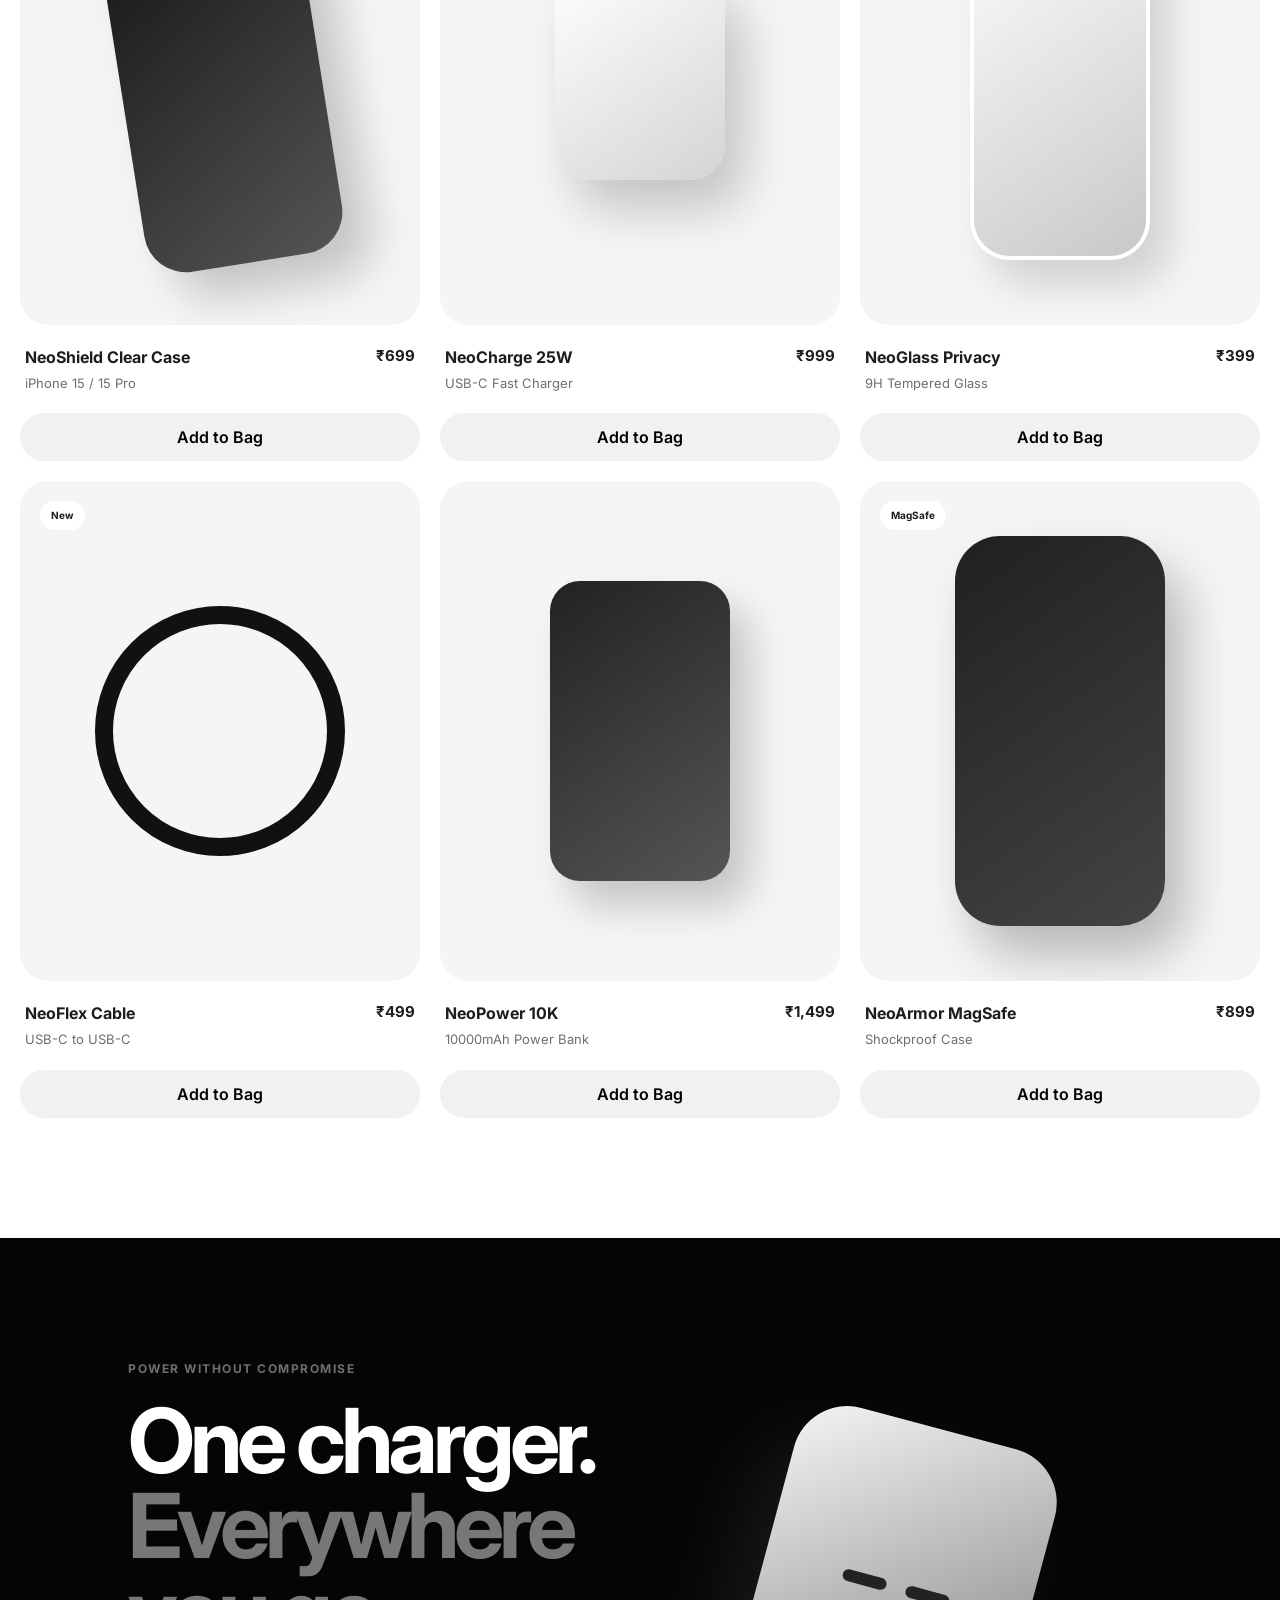
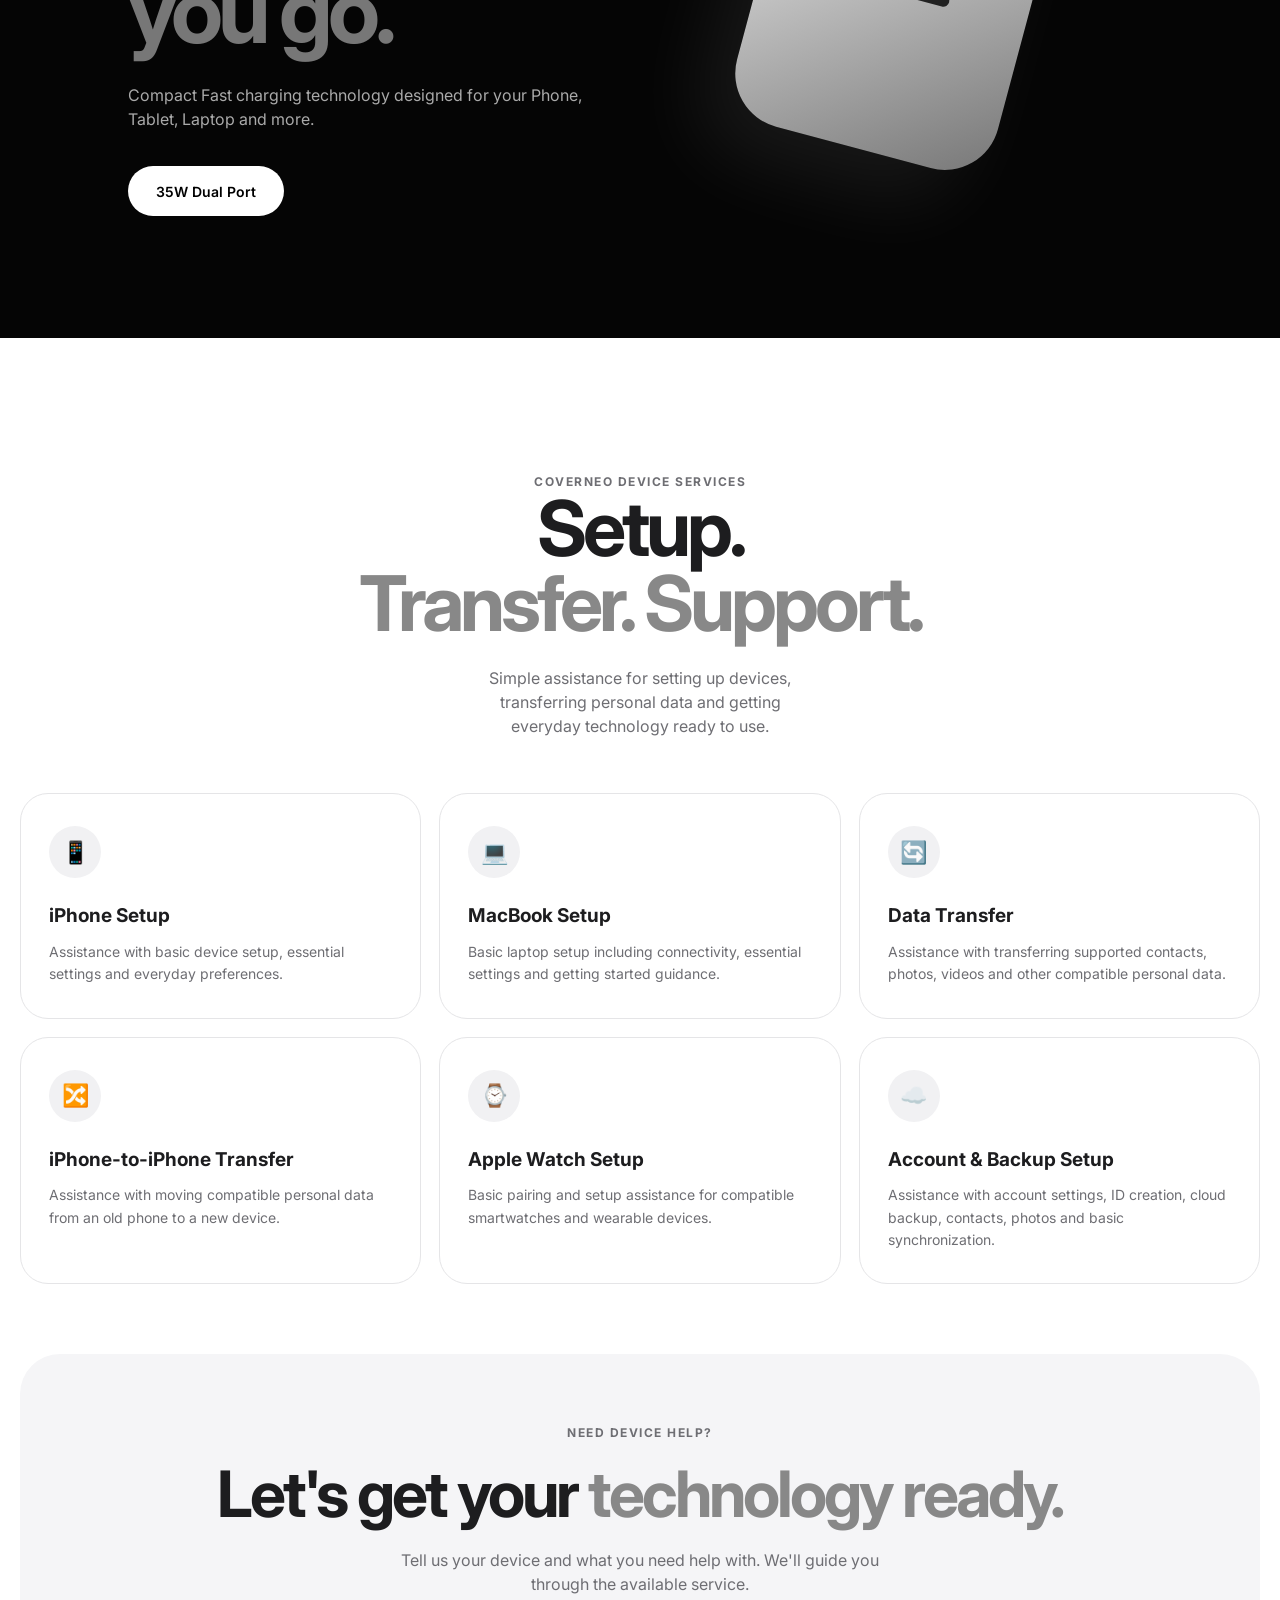
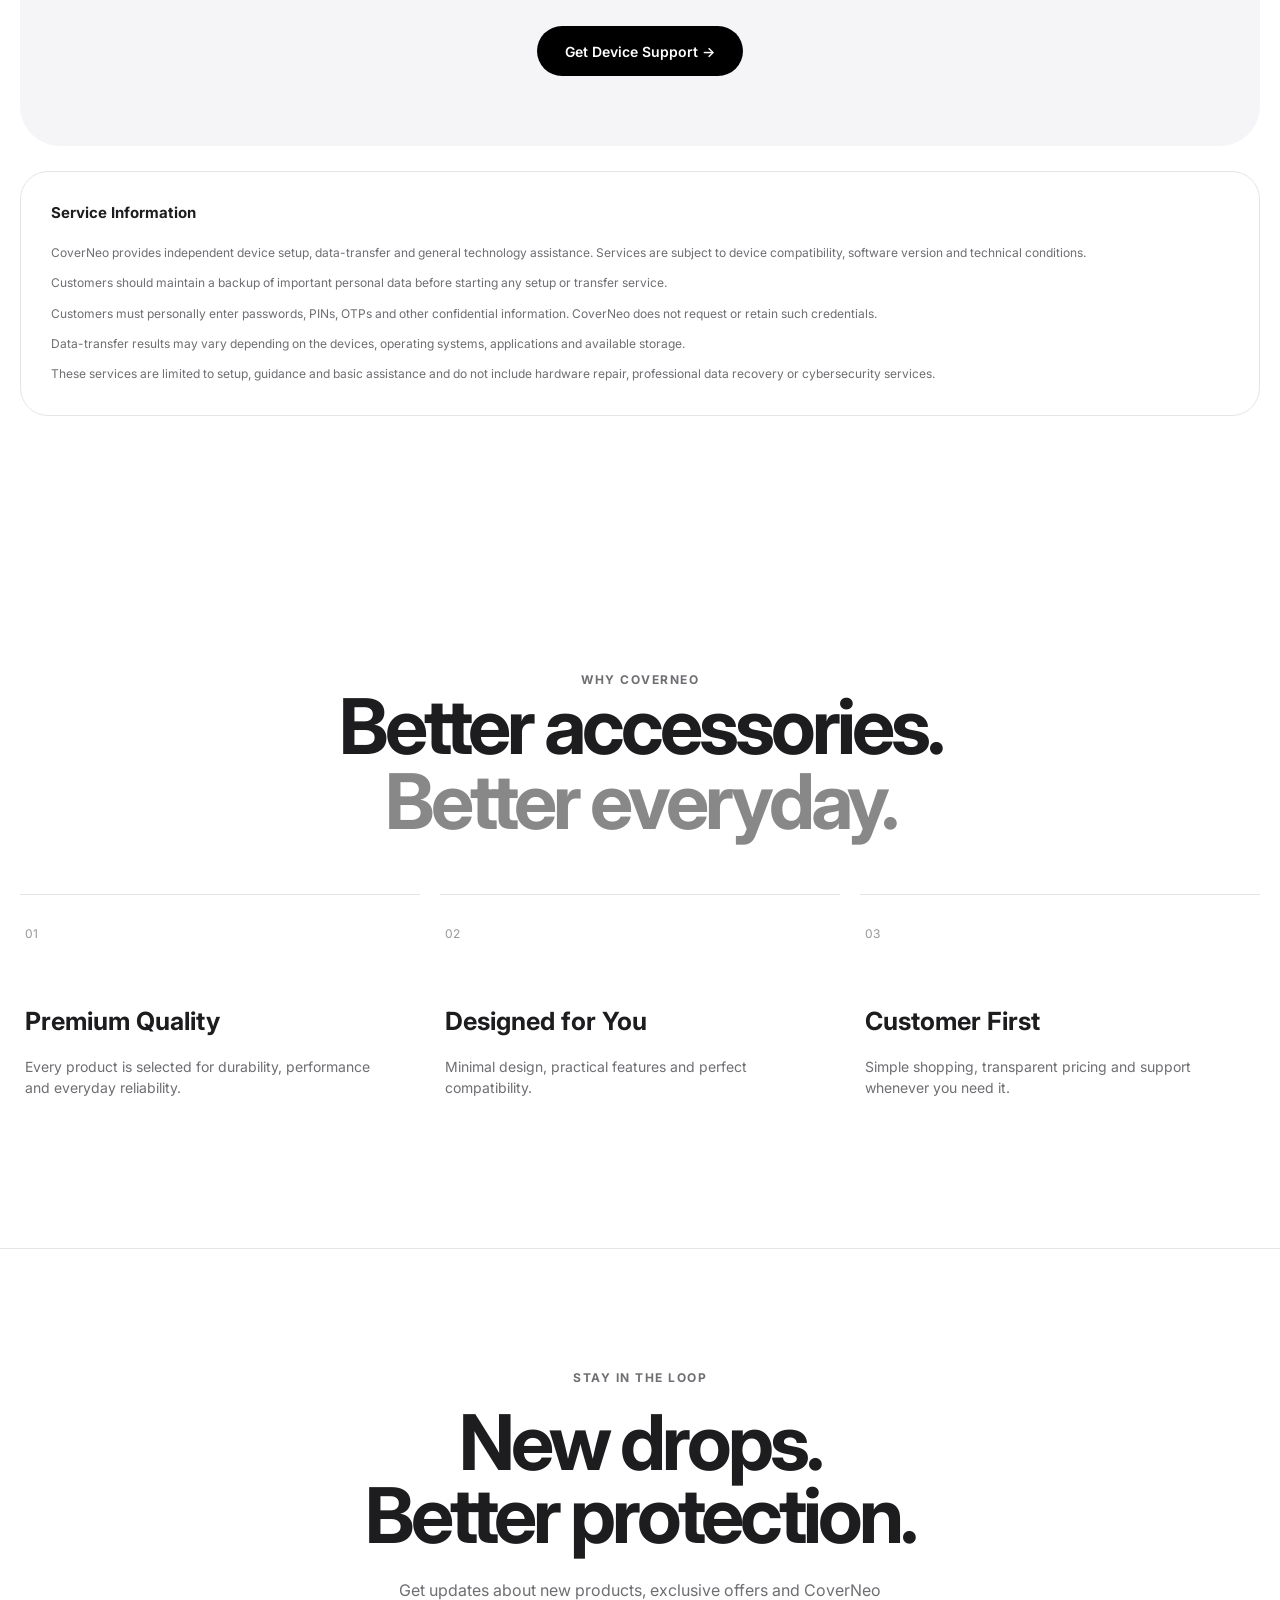
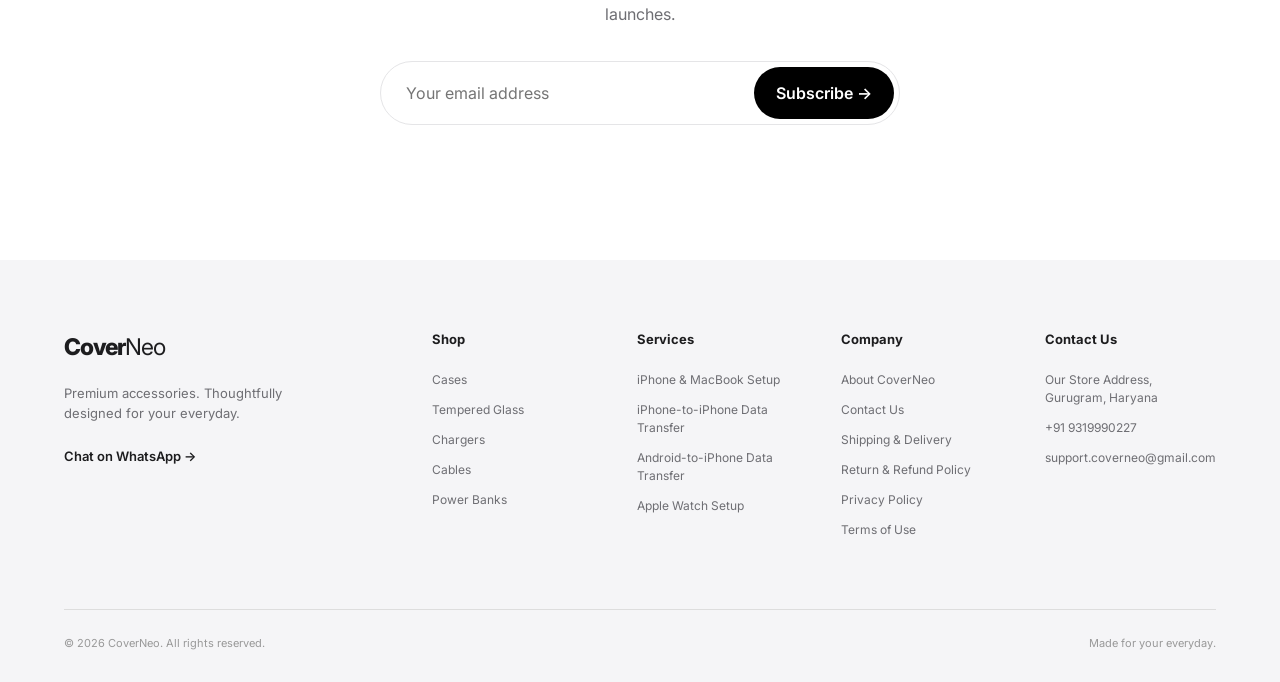
==== commit 8ccf5183: "Update index.html" ====
--- a/index.html
+++ b/index.html
@@ -155,41 +155,60 @@
 </section>
 
 
-<!-- =========================
+<!-- =========================================
      TRUST BAR
-========================= -->
-
-<div class="trust-item">
-    <div class="trust-icon">✨</div>
-    <div>
-        <strong>Premium Quality</strong>
-        <span>Built for everyday life</span>
-    </div>
-</div>
-
-<div class="trust-item">
-    <div class="trust-icon">🚚</div>
-    <div>
-        <strong>Fast Delivery</strong>
-        <span>Across India</span>
-    </div>
-</div>
-
-<div class="trust-item">
-    <div class="trust-icon">🔒</div>
-    <div>
-        <strong>Secure Payments</strong>
-        <span>100% safe checkout</span>
-    </div>
-</div>
-
-<div class="trust-item">
-    <div class="trust-icon">🎧</div>
-    <div>
-        <strong>Expert Support</strong>
-        <span>We're here to help</span>
-    </div>
-</div>
+========================================= -->
+
+<section class="trust-bar">
+
+    <div class="trust-item">
+
+        <div class="trust-icon">✨</div>
+
+        <div class="trust-content">
+            <strong>Premium Quality</strong>
+            <span>Built for everyday life</span>
+        </div>
+
+    </div>
+
+
+    <div class="trust-item">
+
+        <div class="trust-icon">🚚</div>
+
+        <div class="trust-content">
+            <strong>Fast Delivery</strong>
+            <span>Across India</span>
+        </div>
+
+    </div>
+
+
+    <div class="trust-item">
+
+        <div class="trust-icon">🔒</div>
+
+        <div class="trust-content">
+            <strong>Secure Payments</strong>
+            <span>100% safe checkout</span>
+        </div>
+
+    </div>
+
+
+    <div class="trust-item">
+
+        <div class="trust-icon">🎧</div>
+
+        <div class="trust-content">
+            <strong>Expert Support</strong>
+            <span>We're here to help</span>
+        </div>
+
+    </div>
+
+</section>
 
 
 <!-- =========================
--- a/style.css
+++ b/style.css
@@ -2455,3 +2455,36 @@
     font-weight: 600;
     text-decoration: none;
 }
+/* =========================================
+   TRUST BAR - EMOJI FIX
+========================================= */
+
+.trust-bar .trust-item {
+    display: flex;
+    flex-direction: row;
+    align-items: center;
+    gap: 14px;
+}
+
+.trust-bar .trust-icon {
+    font-size: 28px;
+    line-height: 1;
+    flex-shrink: 0;
+}
+
+.trust-bar .trust-item > div:last-child {
+    display: flex;
+    flex-direction: column;
+    gap: 5px;
+}
+
+.trust-bar .trust-item strong {
+    font-size: 14px;
+    line-height: 1.2;
+}
+
+.trust-bar .trust-item span {
+    color: var(--muted);
+    font-size: 13px;
+    line-height: 1.3;
+}
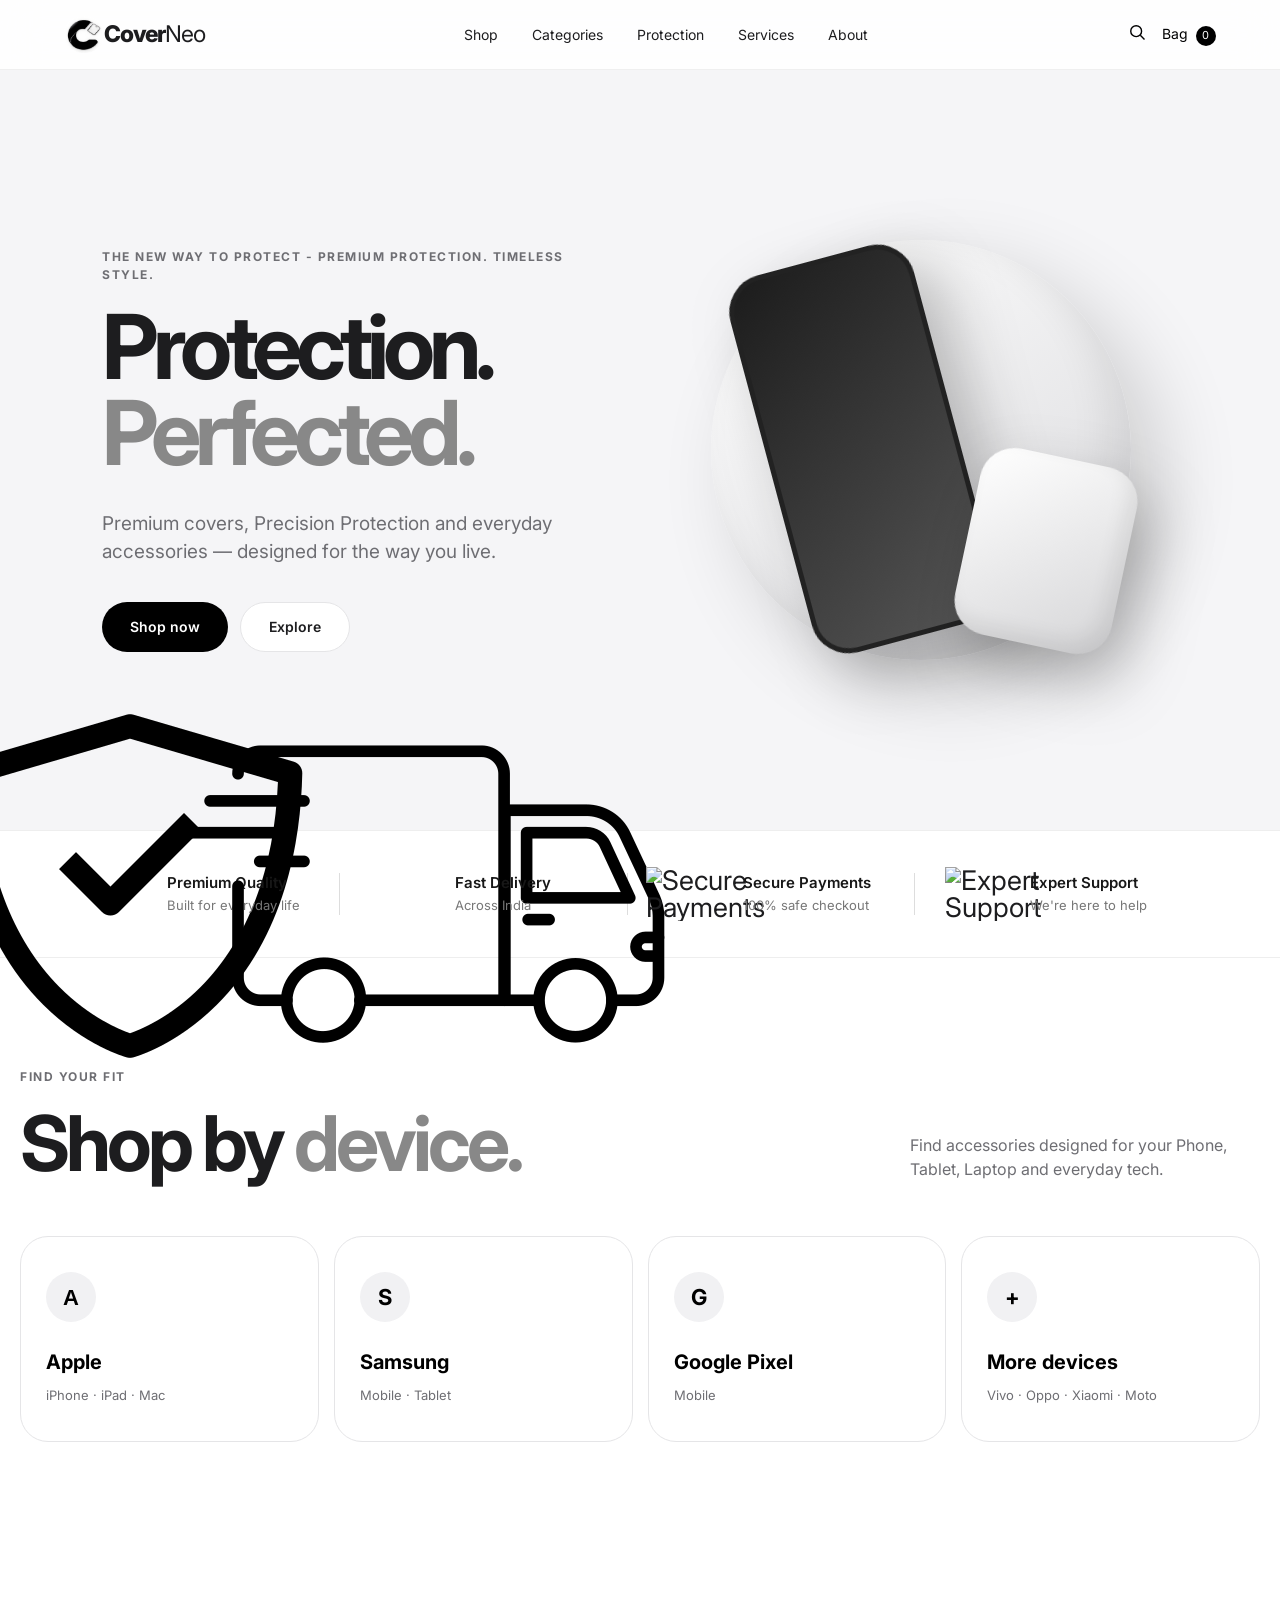
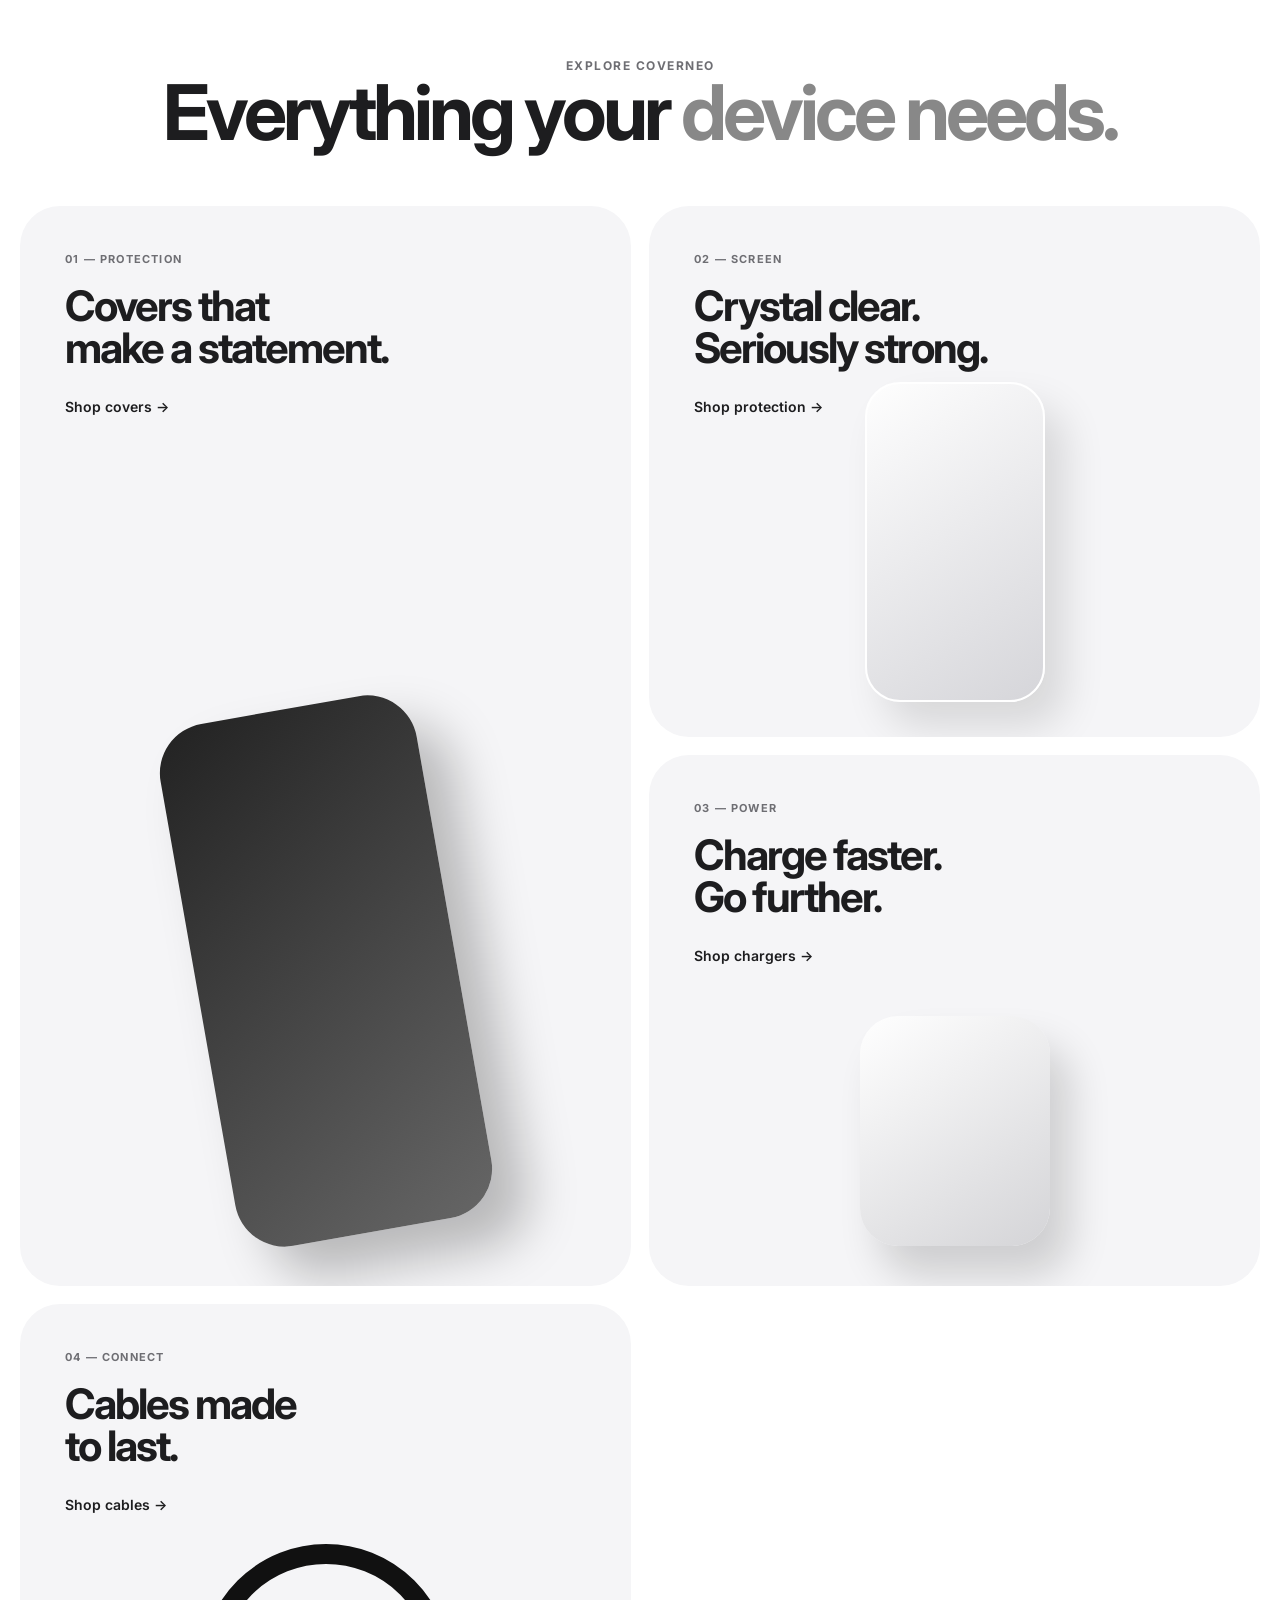
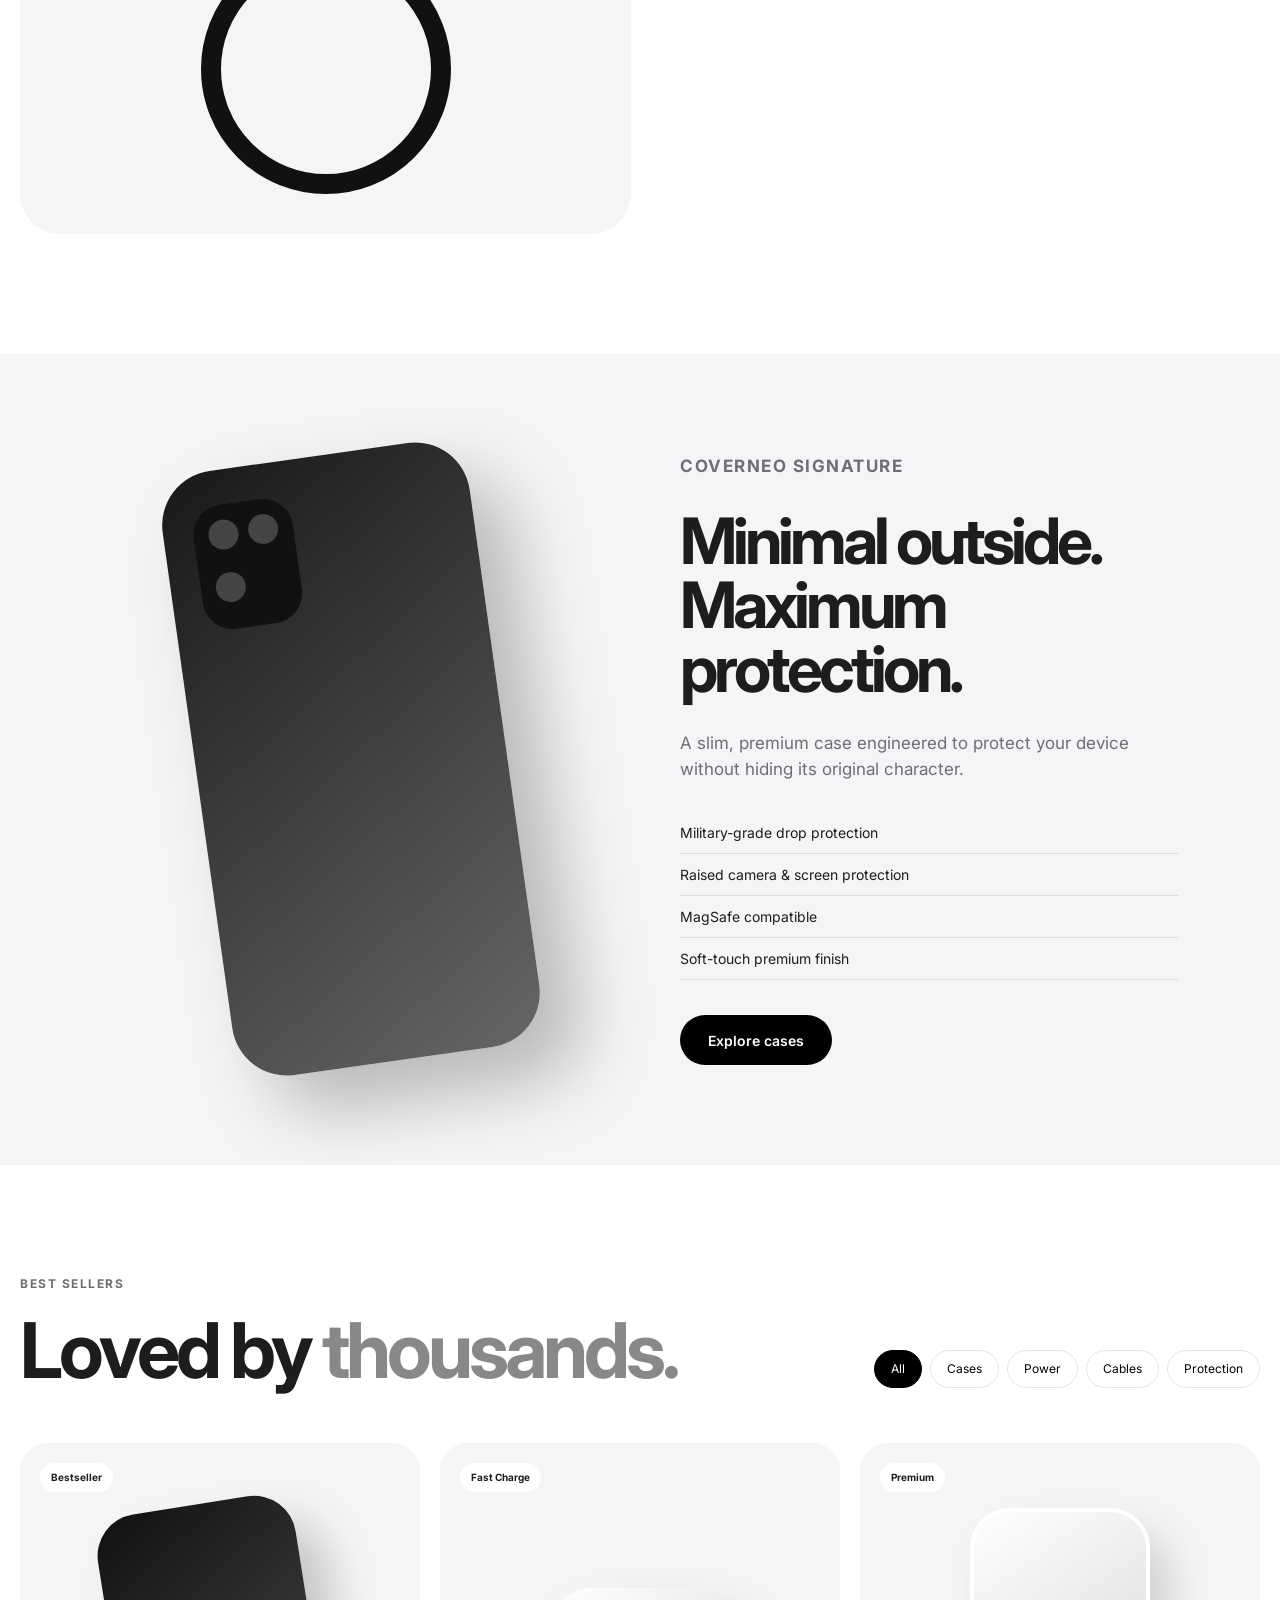
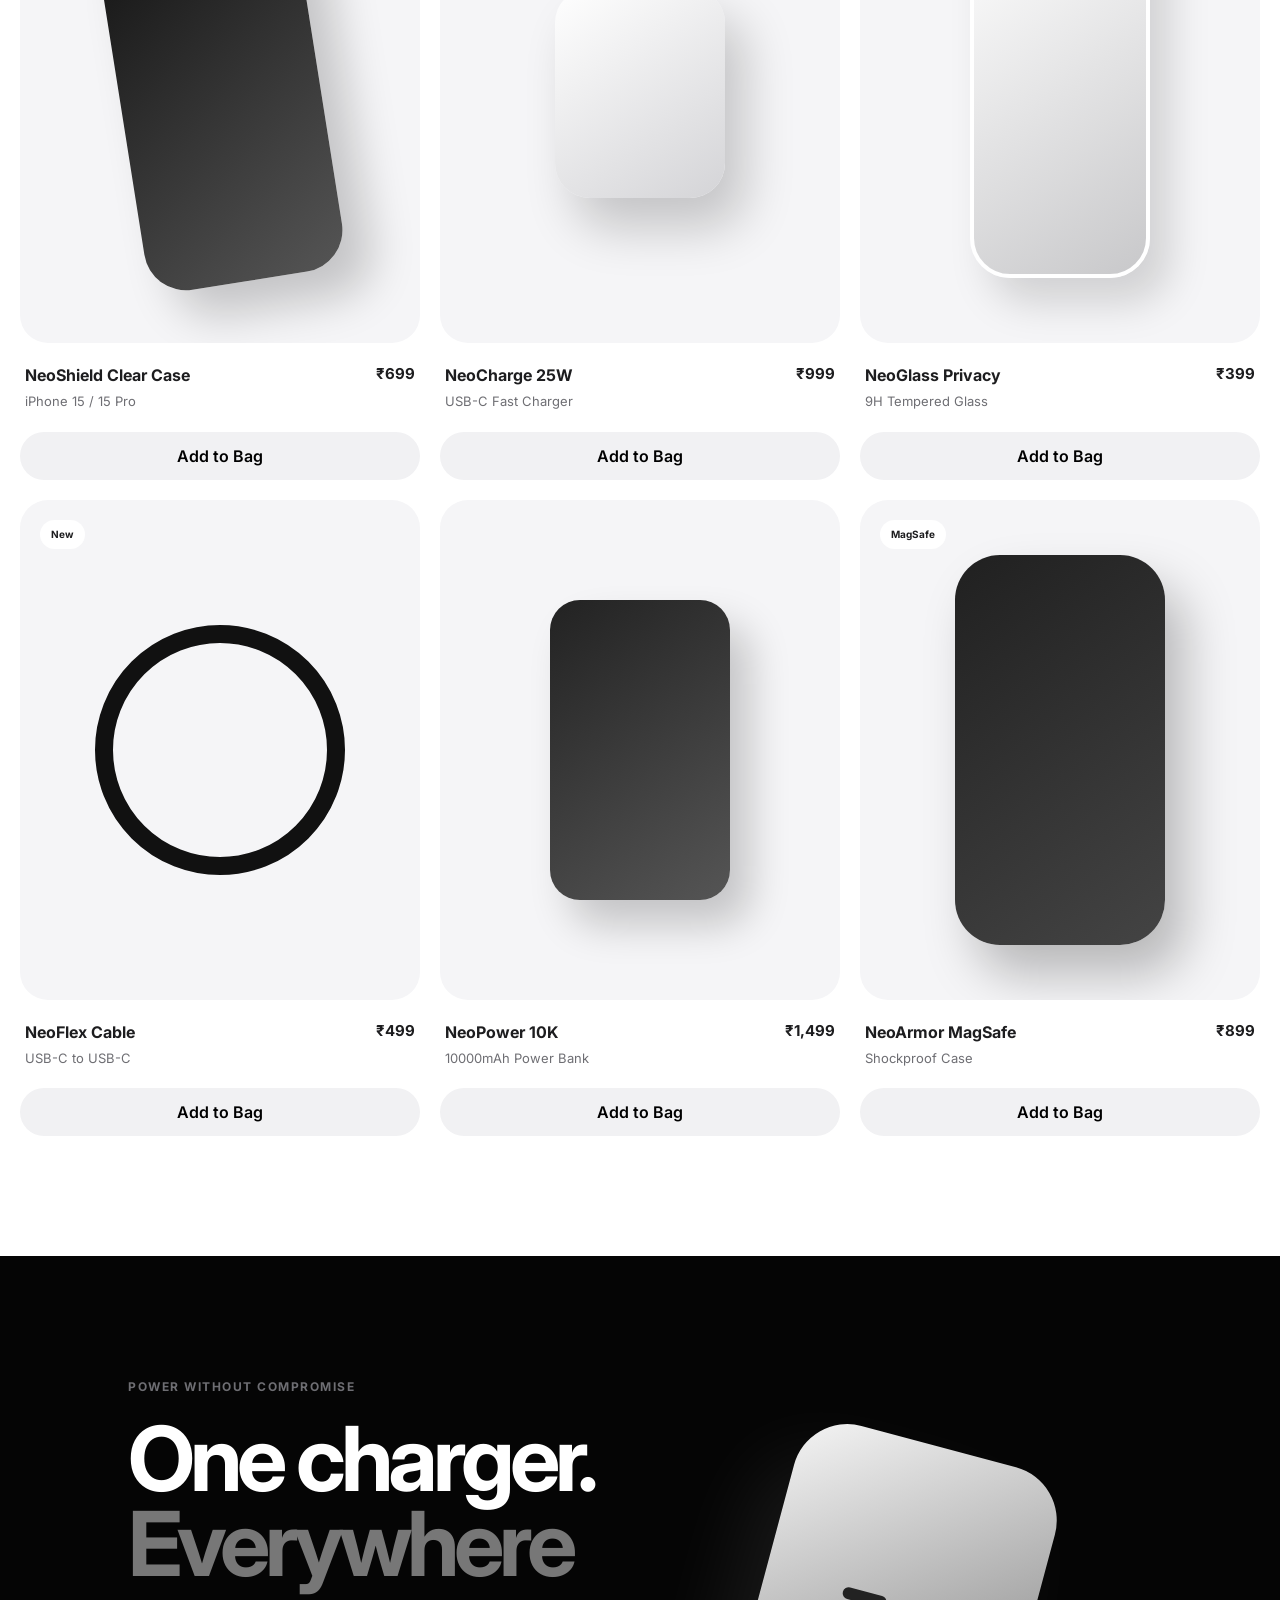
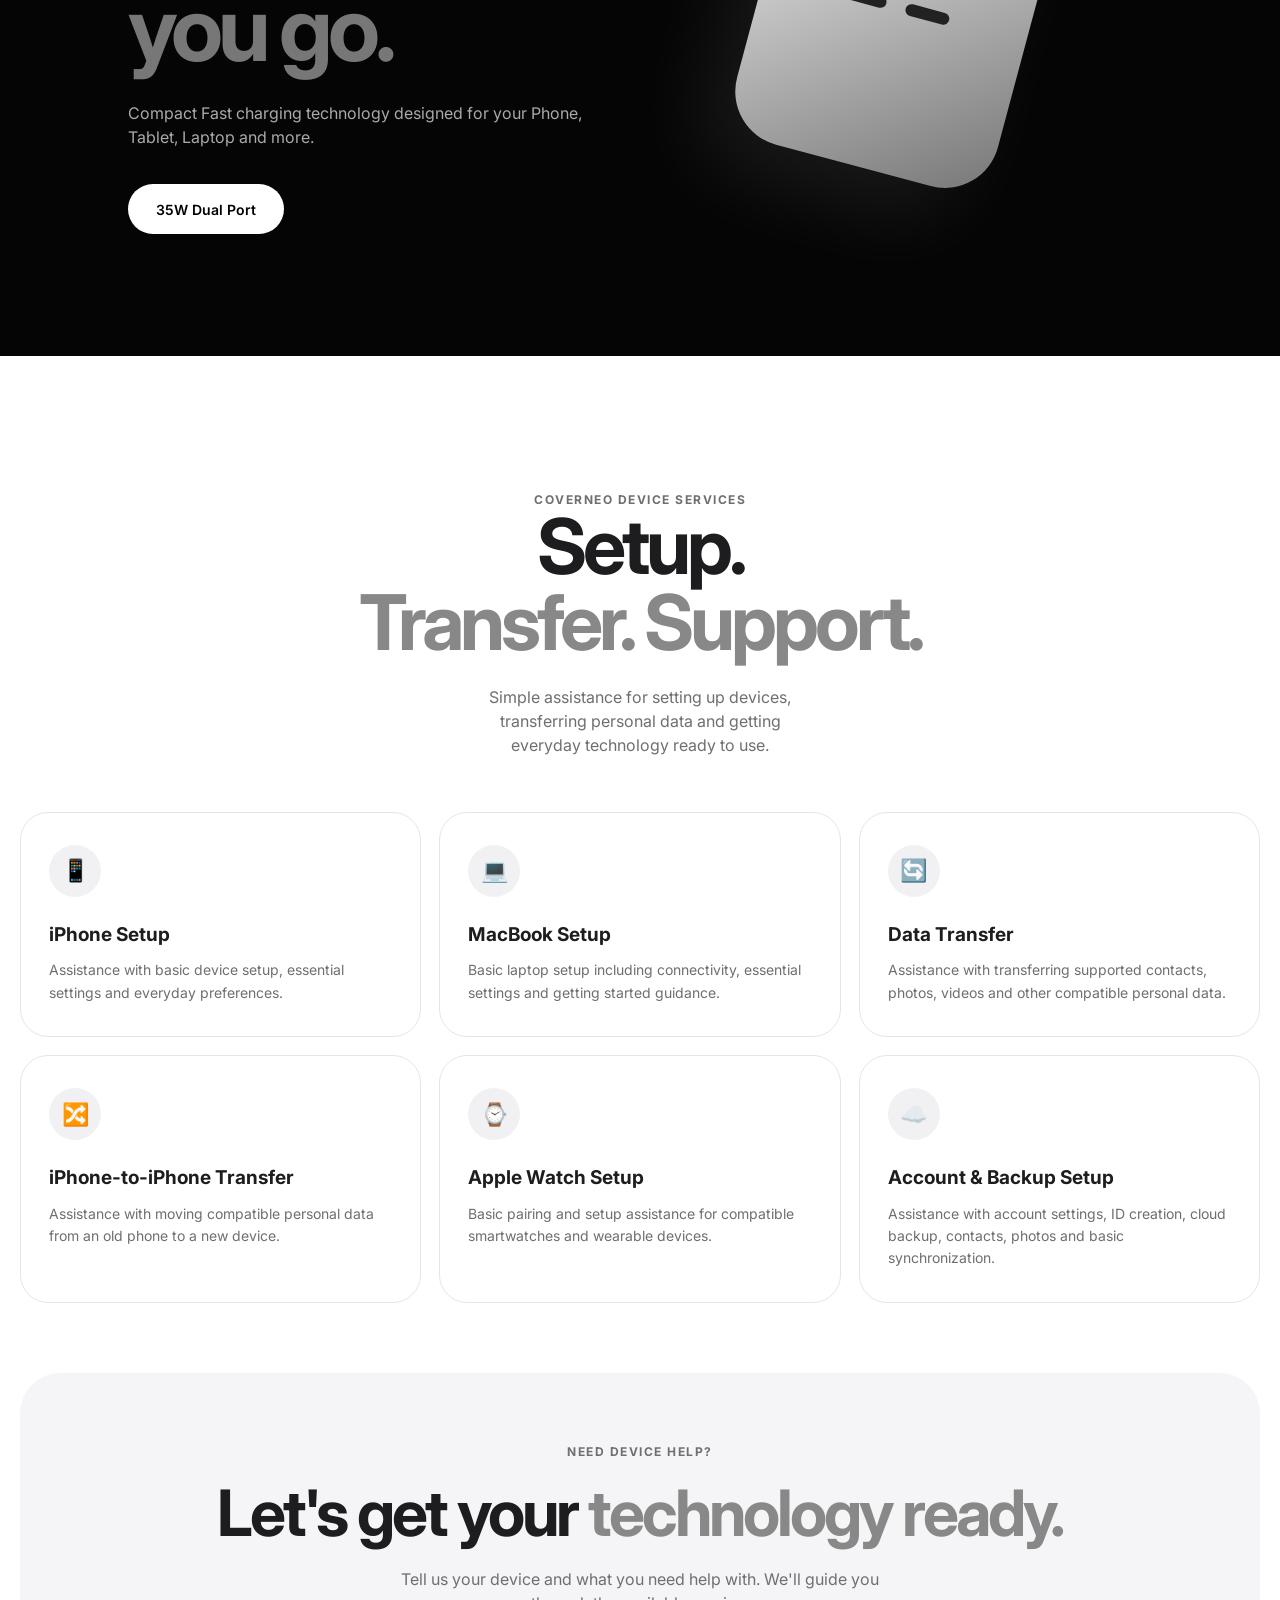
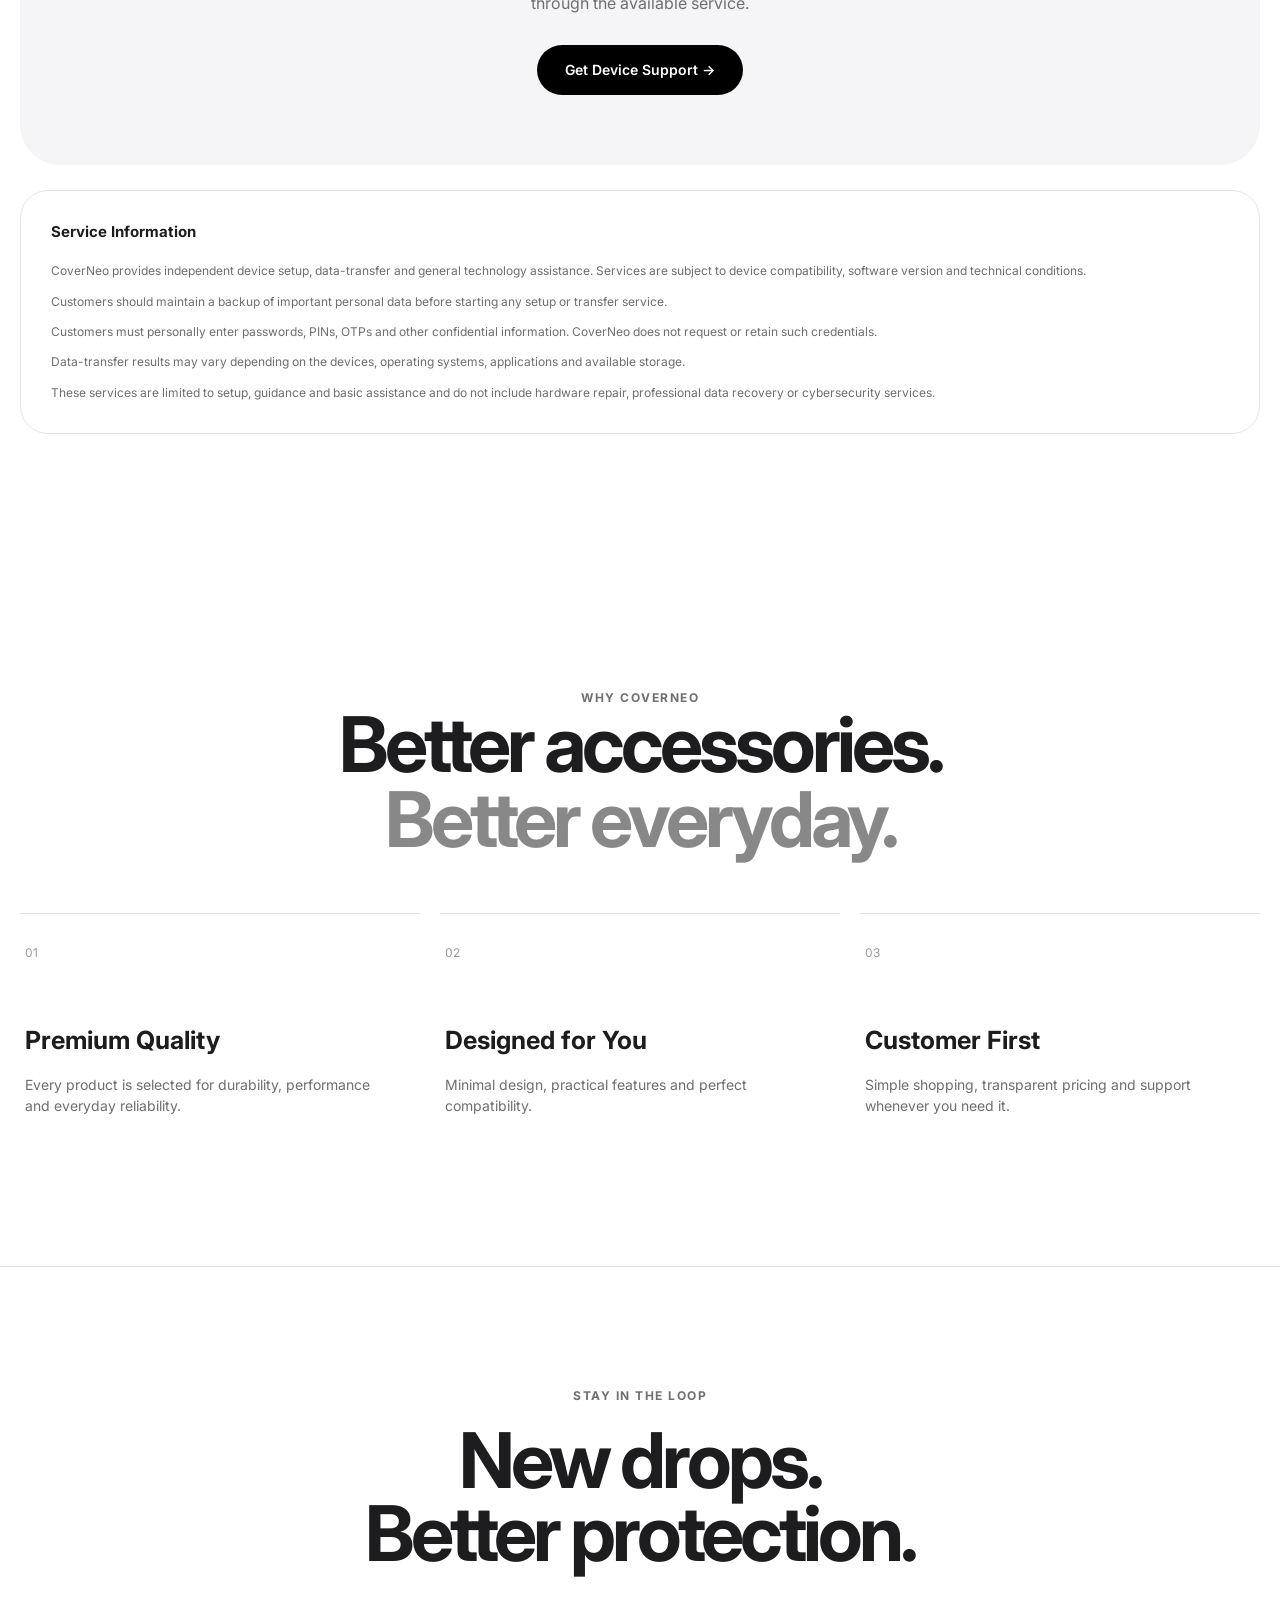
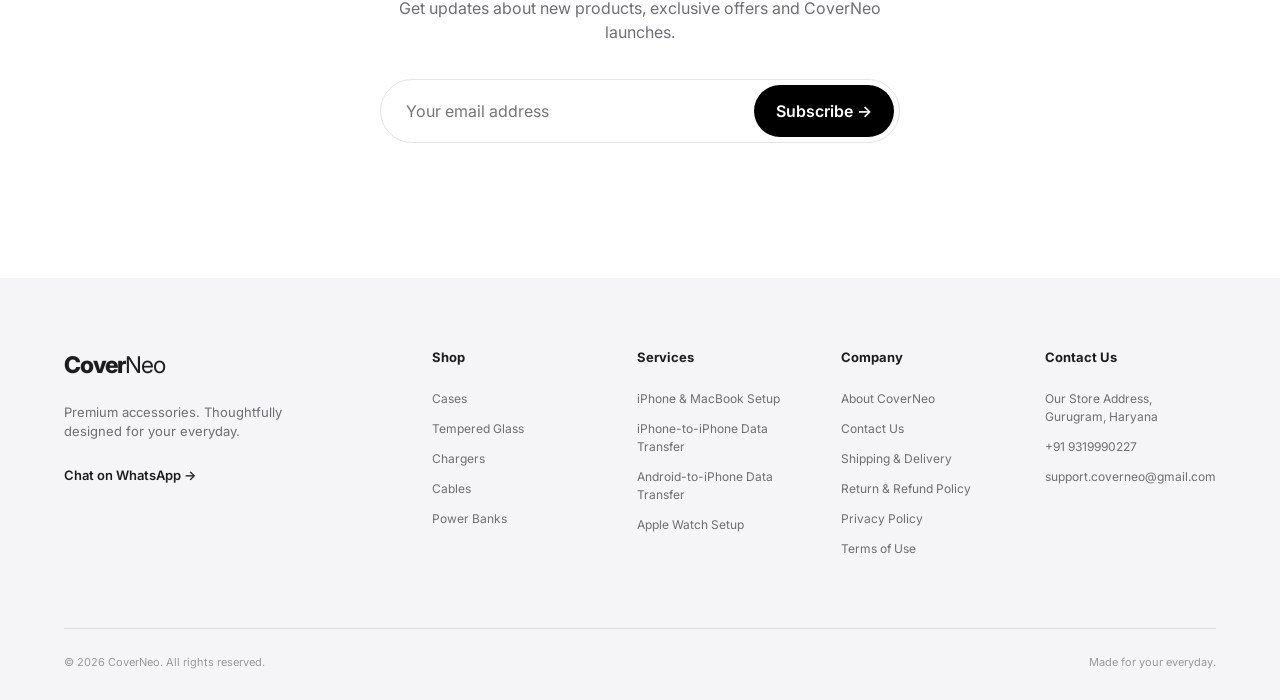
==== commit d80c83e1: "Update index.html" ====
--- a/index.html
+++ b/index.html
@@ -163,7 +163,9 @@
 
     <div class="trust-item">
 
-        <div class="trust-icon">✨</div>
+        <div class="trust-icon">
+            <img src="premium-quality.png" alt="Premium Quality">
+        </div>
 
         <div class="trust-content">
             <strong>Premium Quality</strong>
@@ -175,7 +177,9 @@
 
     <div class="trust-item">
 
-        <div class="trust-icon">🚚</div>
+        <div class="trust-icon">
+            <img src="fast-delivery.png" alt="Fast Delivery">
+        </div>
 
         <div class="trust-content">
             <strong>Fast Delivery</strong>
@@ -187,7 +191,9 @@
 
     <div class="trust-item">
 
-        <div class="trust-icon">🔒</div>
+        <div class="trust-icon">
+            <img src="secure-payment.png" alt="Secure Payments">
+        </div>
 
         <div class="trust-content">
             <strong>Secure Payments</strong>
@@ -199,7 +205,9 @@
 
     <div class="trust-item">
 
-        <div class="trust-icon">🎧</div>
+        <div class="trust-icon">
+            <img src="customer-support.png" alt="Expert Support">
+        </div>
 
         <div class="trust-content">
             <strong>Expert Support</strong>
--- a/style.css
+++ b/style.css
@@ -2488,3 +2488,152 @@
     font-size: 13px;
     line-height: 1.3;
 }
+/* =========================================
+   COVERNEO TRUST BAR
+========================================= */
+
+.trust-bar {
+    width: 100%;
+    display: grid;
+    grid-template-columns: repeat(4, 1fr);
+    align-items: center;
+    padding: 42px 6%;
+    background: #ffffff;
+    border-top: 1px solid #eeeeee;
+    border-bottom: 1px solid #eeeeee;
+}
+
+
+/* Individual Trust Item */
+
+.trust-bar .trust-item {
+    display: flex;
+    flex-direction: row !important;
+    align-items: center;
+    gap: 16px;
+    min-width: 0;
+    padding: 0 32px;
+    border-right: 1px solid #dddddd;
+}
+
+
+/* Remove divider from last item */
+
+.trust-bar .trust-item:last-child {
+    border-right: none;
+}
+
+
+/* Emoji */
+
+.trust-bar .trust-icon {
+    display: flex !important;
+    align-items: center;
+    justify-content: center;
+    width: 42px;
+    min-width: 42px;
+    height: 42px;
+    font-size: 27px;
+    line-height: 1;
+    flex-shrink: 0;
+}
+
+
+/* Text Area */
+
+.trust-bar .trust-content {
+    display: flex !important;
+    flex-direction: column !important;
+    align-items: flex-start;
+    justify-content: center;
+    gap: 5px;
+}
+
+
+/* Heading */
+
+.trust-bar .trust-content strong {
+    display: block;
+    margin: 0;
+    font-size: 15px;
+    font-weight: 600;
+    line-height: 1.2;
+    color: #171717;
+}
+
+
+/* Description */
+
+.trust-bar .trust-content span {
+    display: block;
+    margin: 0;
+    font-size: 13px;
+    font-weight: 400;
+    line-height: 1.3;
+    color: #777777;
+}
+
+
+/* =========================================
+   TABLET
+========================================= */
+
+@media (max-width: 900px) {
+
+    .trust-bar {
+        grid-template-columns: repeat(2, 1fr);
+        row-gap: 28px;
+        padding: 32px 5%;
+    }
+
+    .trust-bar .trust-item {
+        padding: 0 20px;
+    }
+
+    .trust-bar .trust-item:nth-child(2) {
+        border-right: none;
+    }
+
+}
+
+
+/* =========================================
+   MOBILE
+========================================= */
+
+@media (max-width: 600px) {
+
+    .trust-bar {
+        grid-template-columns: 1fr;
+        gap: 22px;
+        padding: 28px 24px;
+    }
+
+    .trust-bar .trust-item {
+        padding: 0;
+        border-right: none;
+        border-bottom: 1px solid #eeeeee;
+        padding-bottom: 20px;
+    }
+
+    .trust-bar .trust-item:last-child {
+        border-bottom: none;
+        padding-bottom: 0;
+    }
+
+    .trust-bar .trust-icon {
+        width: 38px;
+        min-width: 38px;
+        height: 38px;
+        font-size: 24px;
+    }
+
+    .trust-bar .trust-content strong {
+        font-size: 14px;
+    }
+
+    .trust-bar .trust-content span {
+        font-size: 12px;
+    }
+
+}
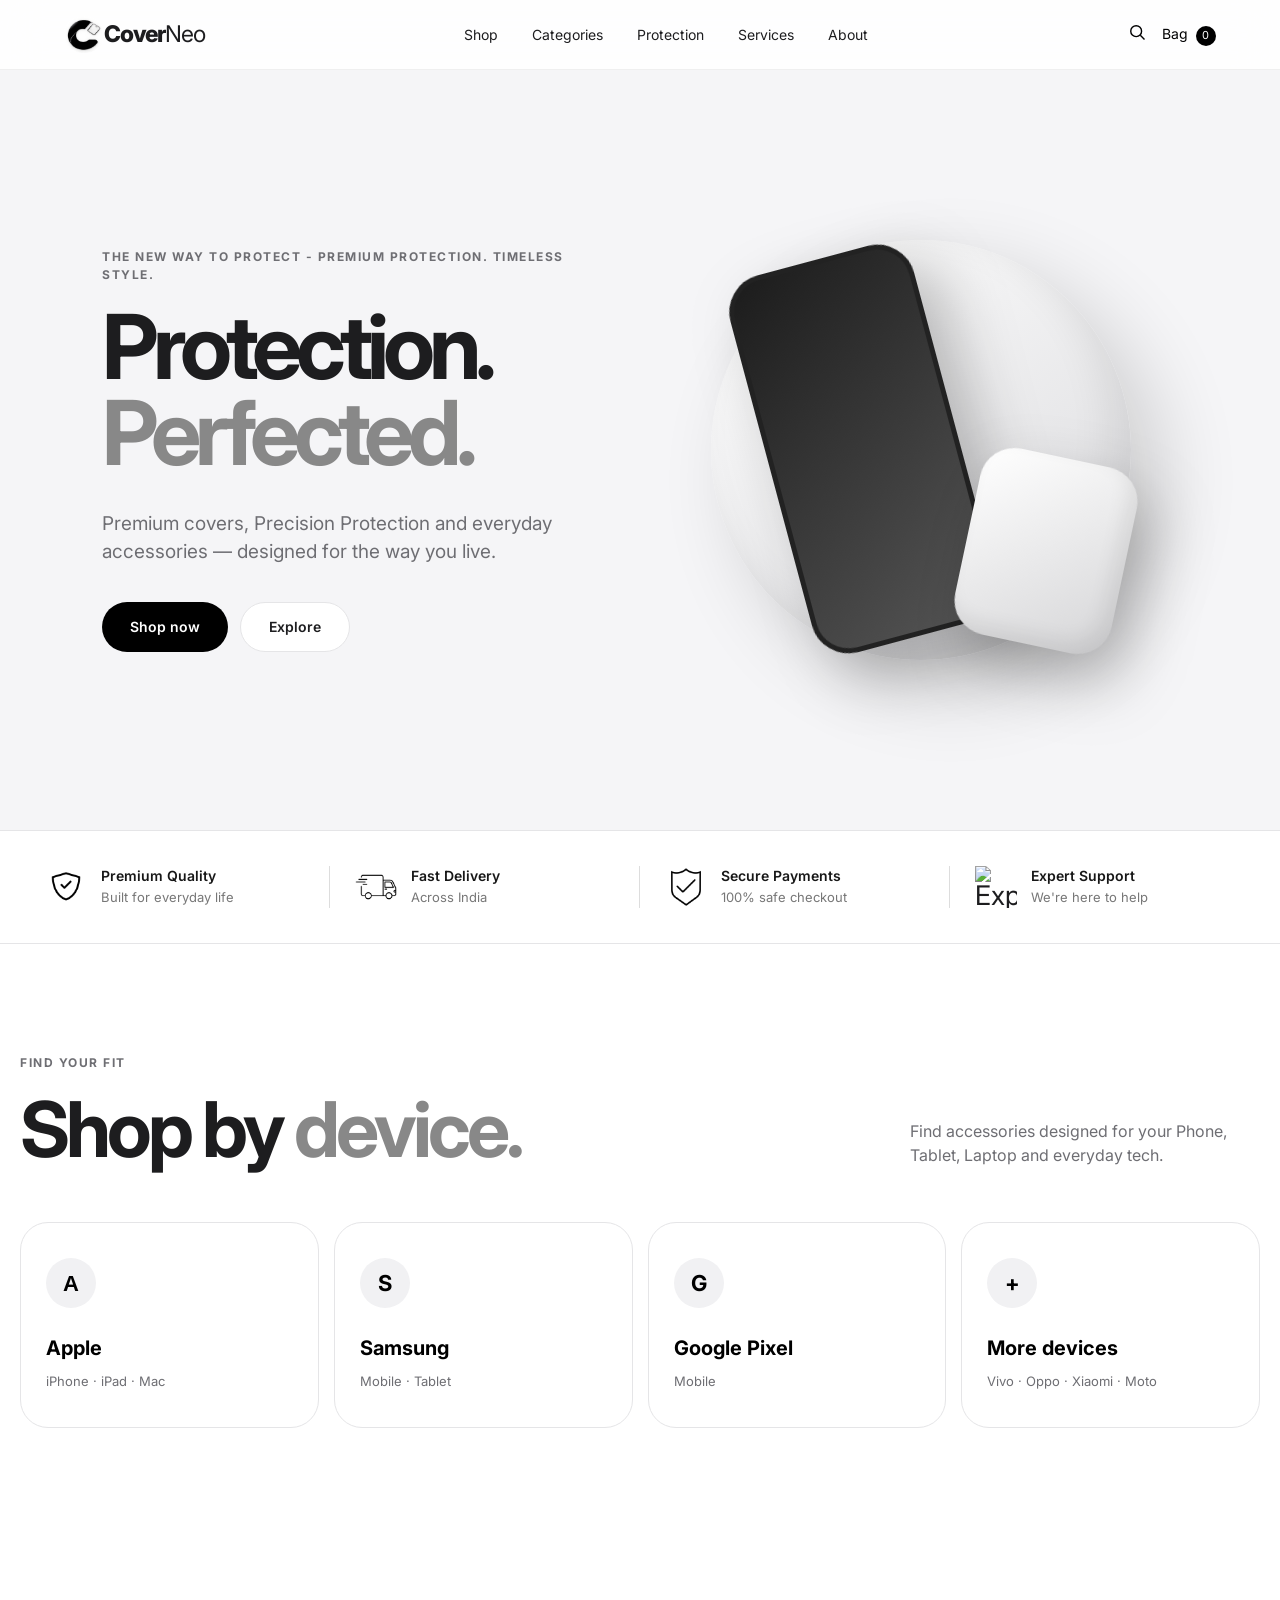
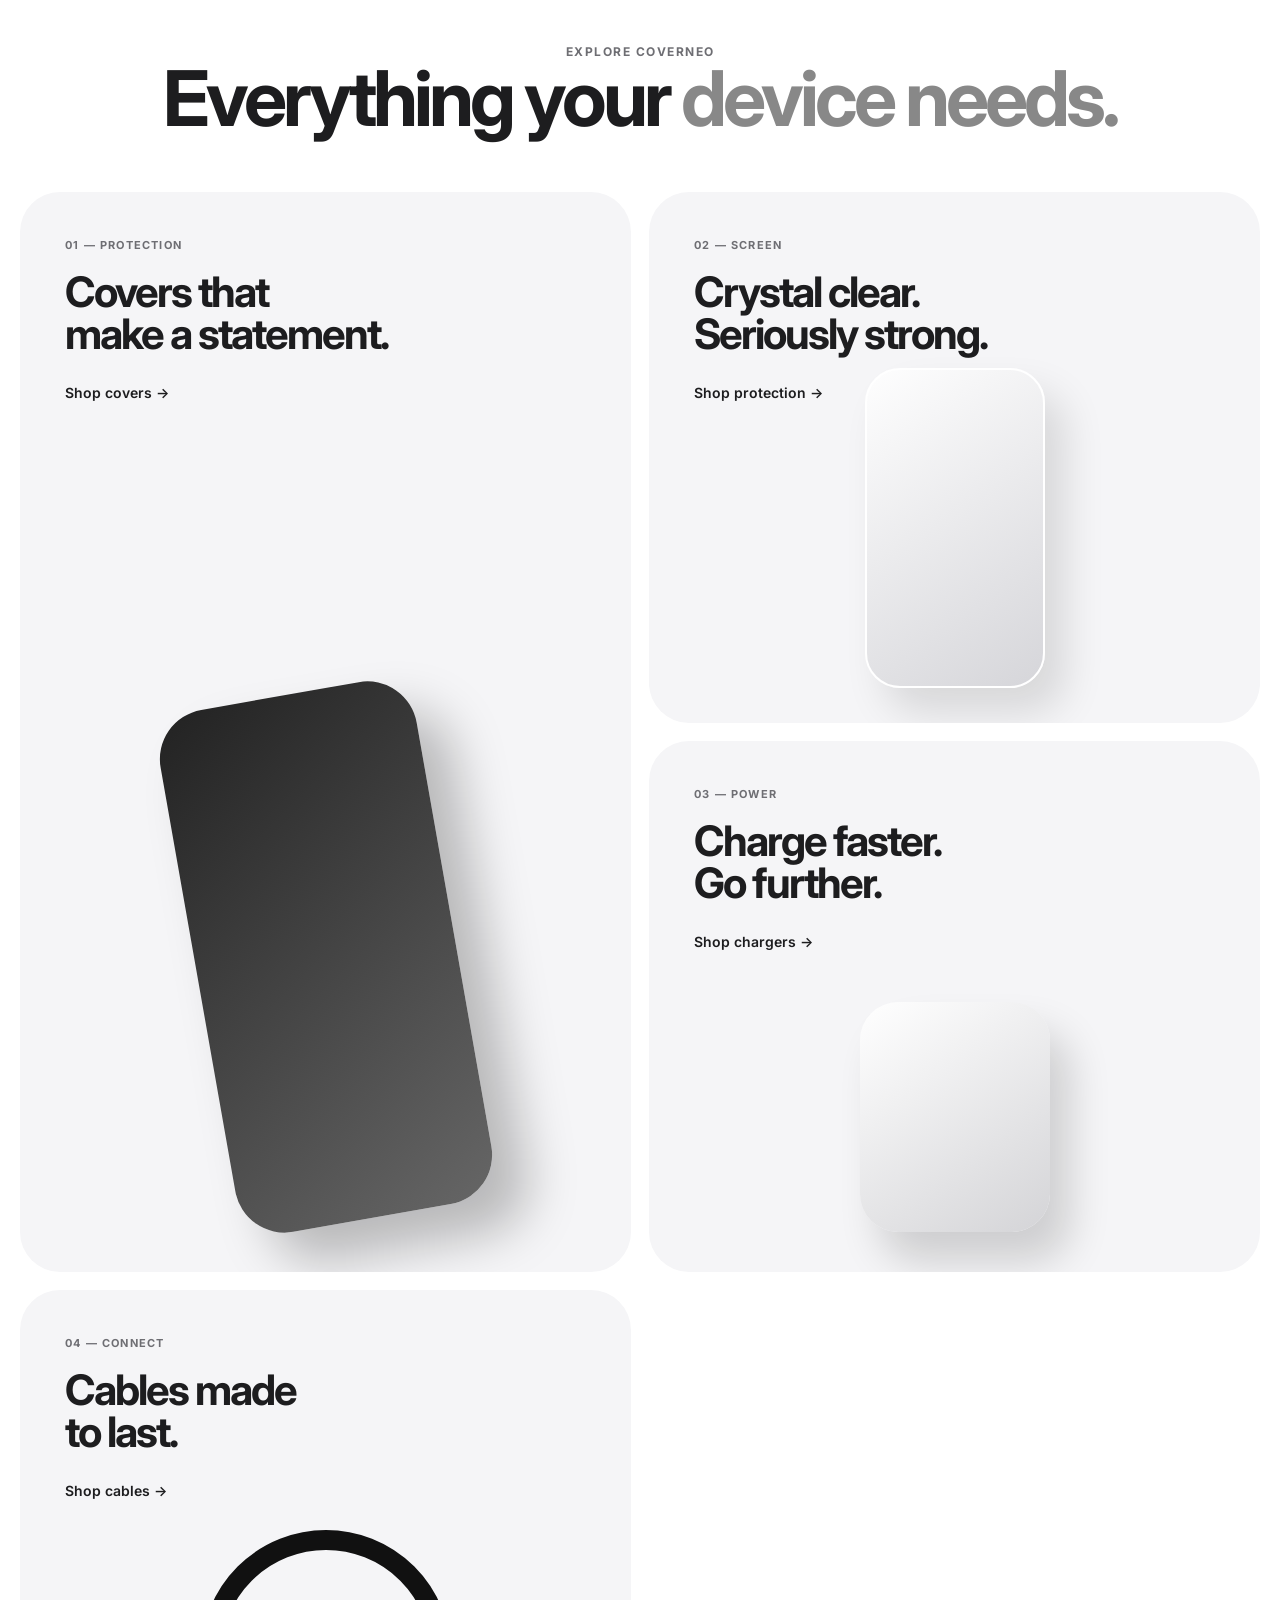
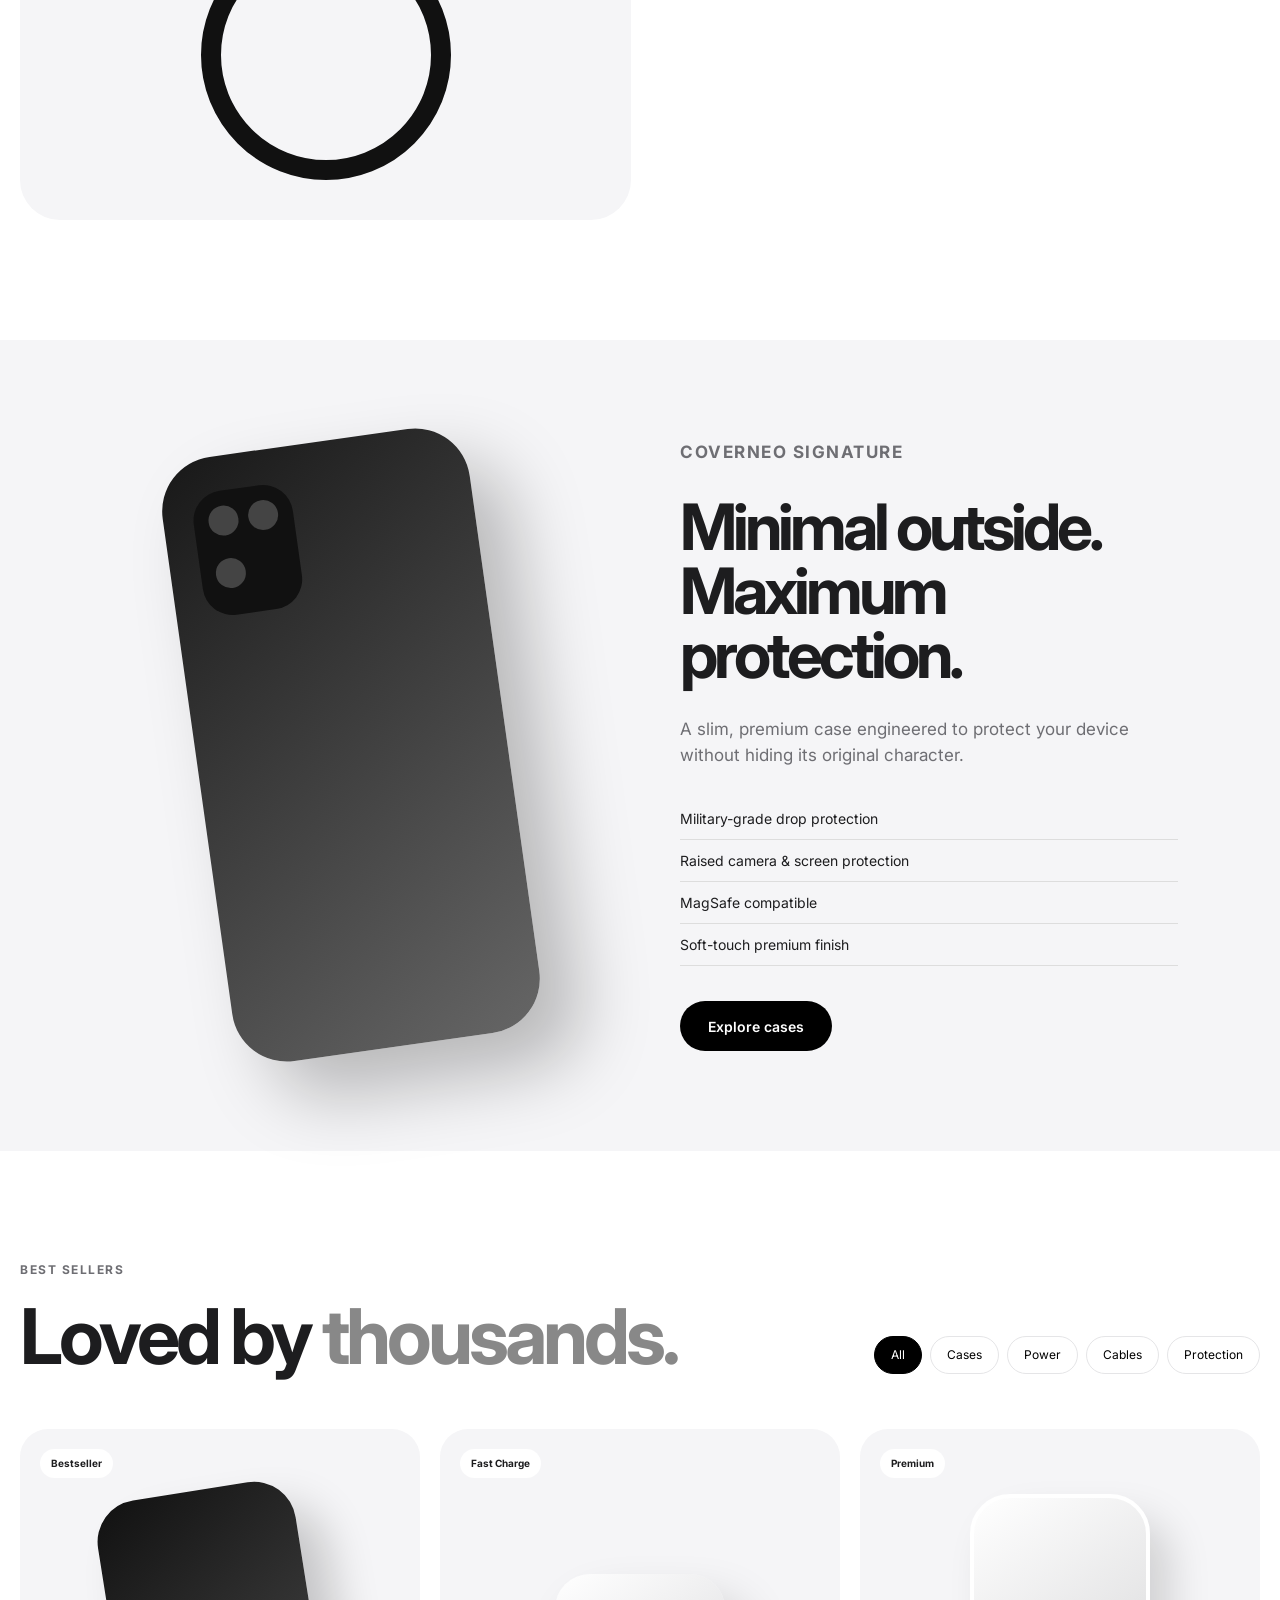
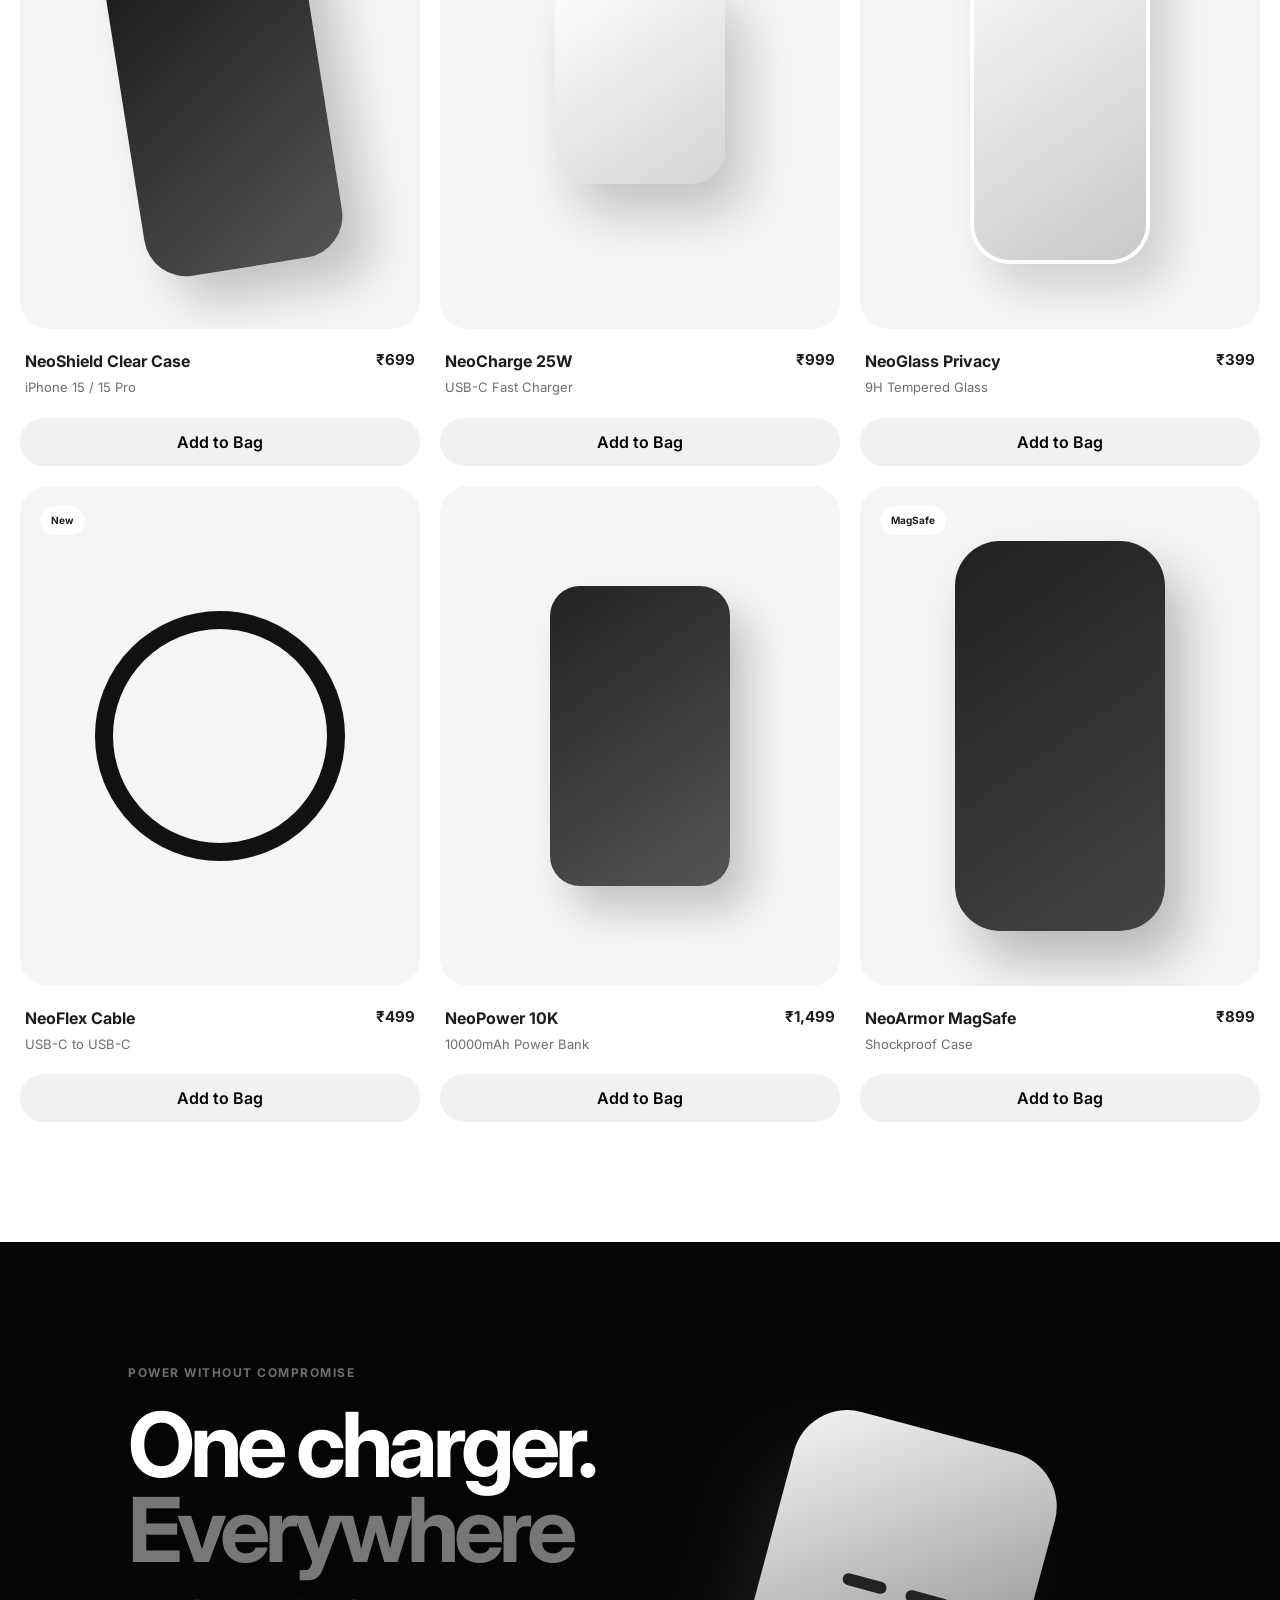
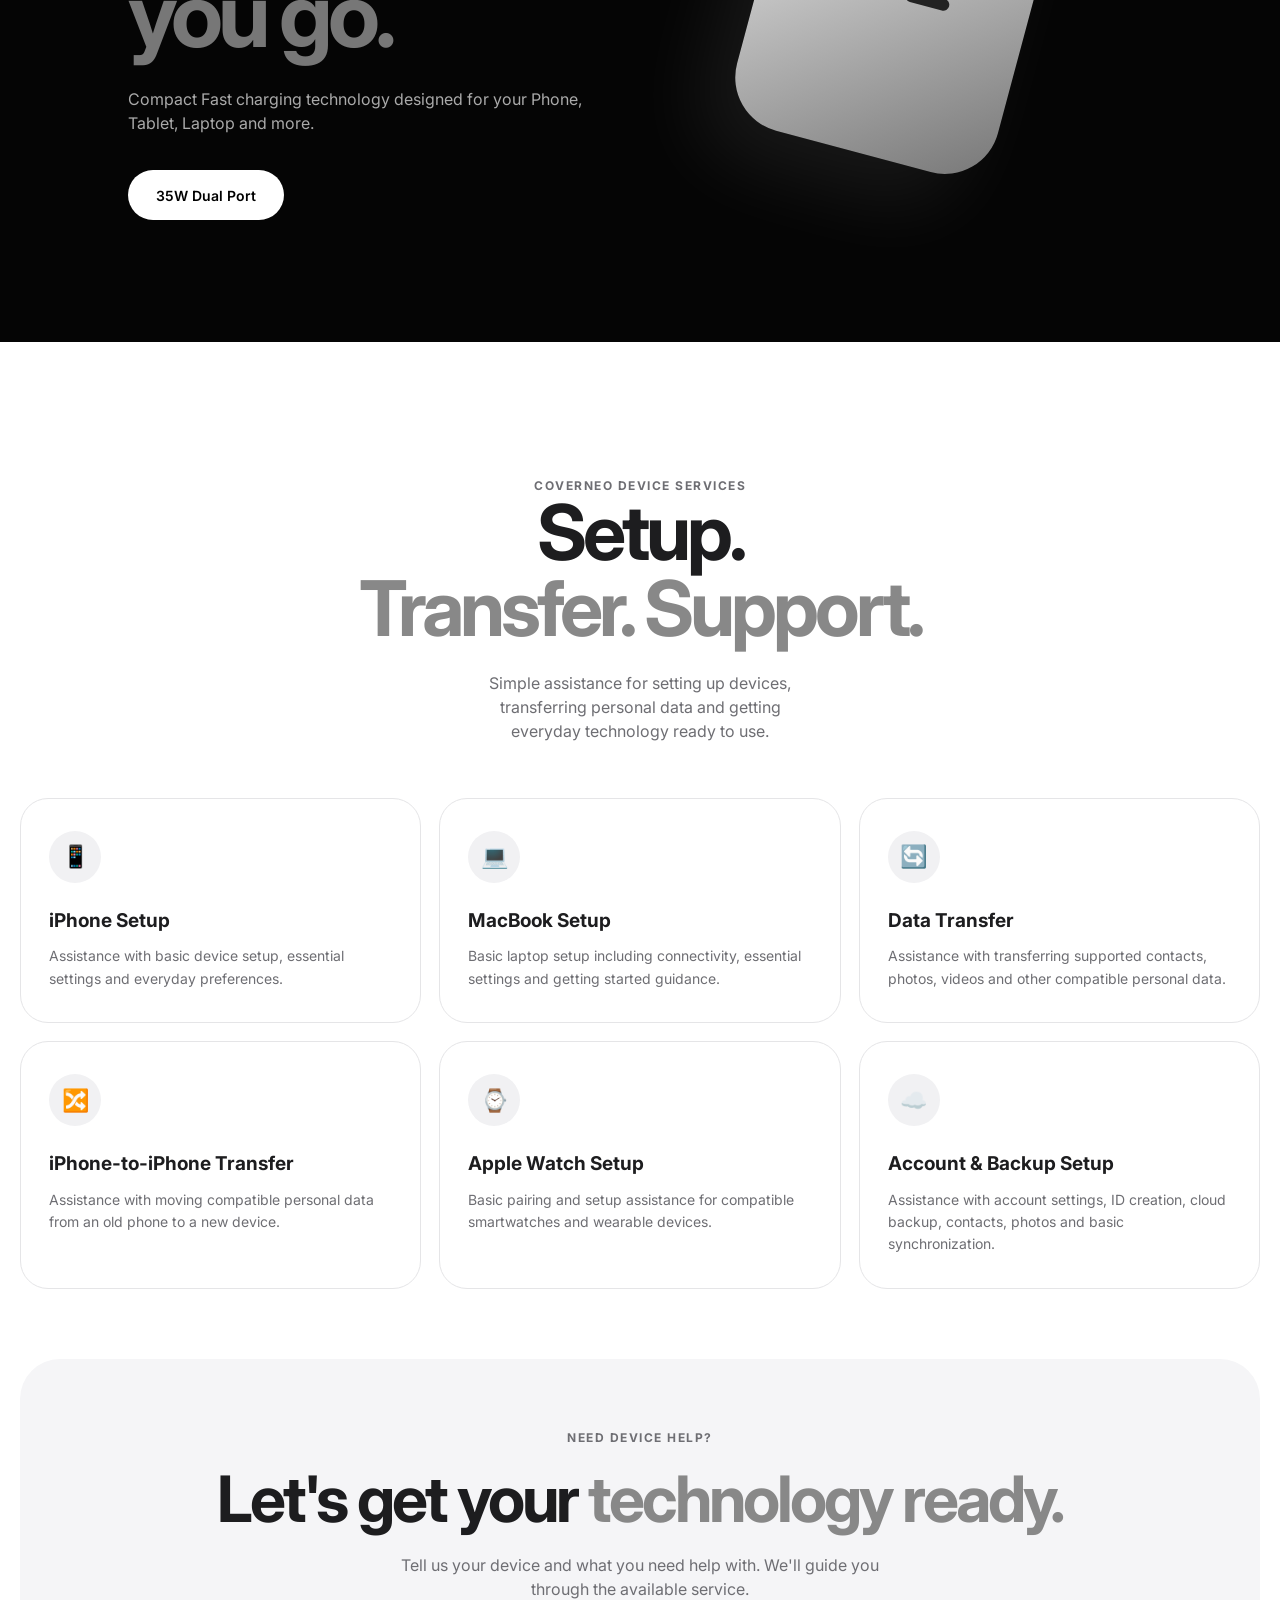
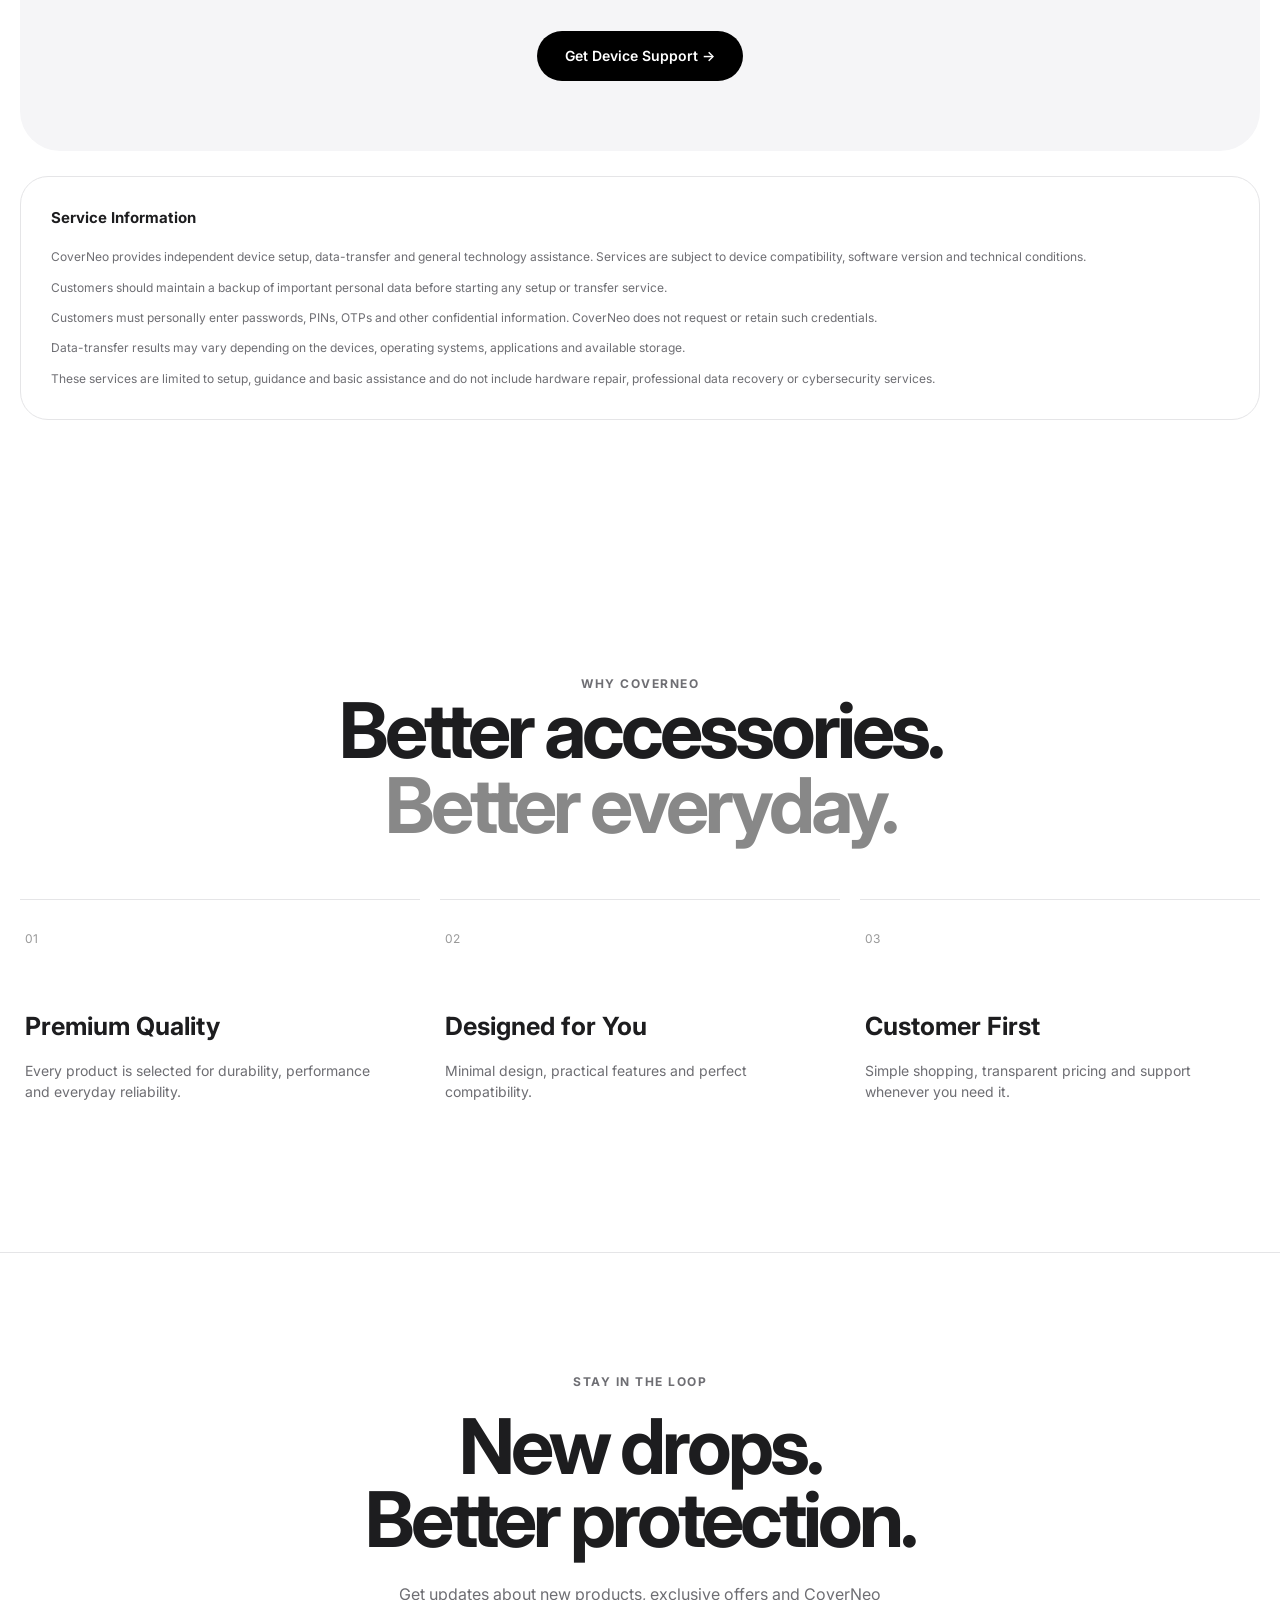
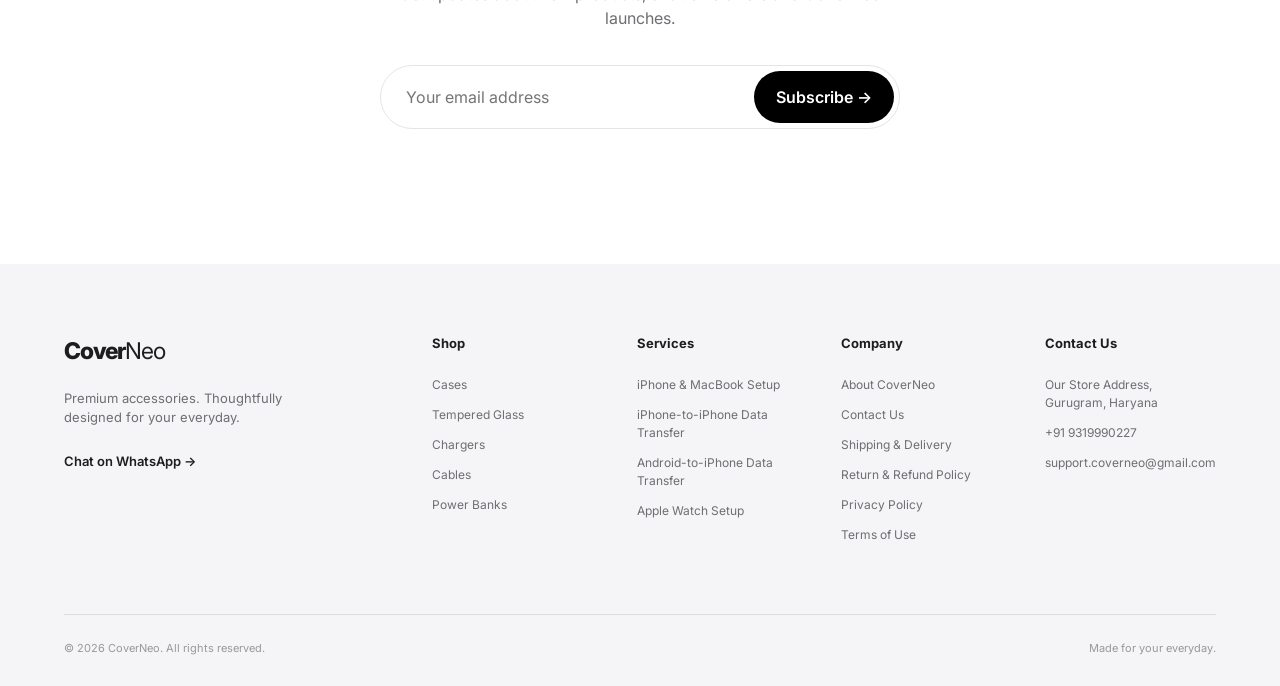
==== commit 7f51796b: "Update index.html" ====
--- a/index.html
+++ b/index.html
@@ -192,7 +192,7 @@
     <div class="trust-item">
 
         <div class="trust-icon">
-            <img src="secure-payment.png" alt="Secure Payments">
+            <img src="secure-payments.png" alt="Secure Payments">
         </div>
 
         <div class="trust-content">
--- a/style.css
+++ b/style.css
@@ -453,37 +453,194 @@
 
 
 /* =========================================
-   TRUST BAR
+   COVERNEO TRUST BAR - EMOJI SIZE
 ========================================= */
 
 .trust-bar {
     max-width: var(--container);
-
+    width: 100%;
     margin: auto;
 
     display: grid;
     grid-template-columns: repeat(4, 1fr);
-
+    align-items: center;
+
+    padding: 35px 20px;
+
+    background: #ffffff;
+
+    border-top: 1px solid var(--border);
     border-bottom: 1px solid var(--border);
 
-    padding: 35px 20px;
-
-    gap: 25px;
-}
-
-.trust-bar div {
+    gap: 0;
+}
+
+.trust-bar .trust-item {
+    display: flex;
+    flex-direction: row;
+    align-items: center;
+
+    gap: 14px;
+
+    padding: 0 25px;
+
+    border-right: 1px solid #dddddd;
+}
+
+.trust-bar .trust-item:last-child {
+    border-right: none;
+}
+
+
+/* ICON / EMOJI */
+
+.trust-bar .trust-icon {
+    width: 42px;
+    min-width: 42px;
+    height: 42px;
+
+    display: flex;
+    align-items: center;
+    justify-content: center;
+
+    font-size: 27px;
+    line-height: 1;
+
+    flex-shrink: 0;
+}
+
+
+/* IMPORTANT:
+   If old PNG images are still present,
+   keep them small instead of allowing them
+   to become huge.
+*/
+
+.trust-bar .trust-icon img {
+    width: 42px;
+    height: 42px;
+
+    max-width: 42px;
+    max-height: 42px;
+
+    object-fit: contain;
+}
+
+
+/* TEXT */
+
+.trust-bar .trust-content {
     display: flex;
     flex-direction: column;
-    gap: 5px;
-}
-
-.trust-bar strong {
+
+    align-items: flex-start;
+    justify-content: center;
+
+    gap: 4px;
+}
+
+.trust-bar .trust-content strong {
+    display: block;
+
+    margin: 0;
+
     font-size: 14px;
-}
-
-.trust-bar span {
-    color: var(--muted);
+    font-weight: 600;
+
+    line-height: 1.2;
+
+    color: #171717;
+}
+
+.trust-bar .trust-content span {
+    display: block;
+
+    margin: 0;
+
     font-size: 13px;
+    font-weight: 400;
+
+    line-height: 1.3;
+
+    color: #777777;
+}
+
+
+/* =========================================
+   TABLET
+========================================= */
+
+@media (max-width: 900px) {
+
+    .trust-bar {
+        grid-template-columns: repeat(2, 1fr);
+
+        row-gap: 28px;
+
+        padding: 30px 20px;
+    }
+
+    .trust-bar .trust-item {
+        padding: 0 20px;
+    }
+
+    .trust-bar .trust-item:nth-child(2) {
+        border-right: none;
+    }
+}
+
+
+/* =========================================
+   MOBILE
+========================================= */
+
+@media (max-width: 600px) {
+
+    .trust-bar {
+        grid-template-columns: 1fr;
+
+        gap: 20px;
+
+        padding: 28px 24px;
+    }
+
+    .trust-bar .trust-item {
+        padding: 0 0 18px 0;
+
+        border-right: none;
+
+        border-bottom: 1px solid #eeeeee;
+    }
+
+    .trust-bar .trust-item:last-child {
+        border-bottom: none;
+
+        padding-bottom: 0;
+    }
+
+    .trust-bar .trust-icon {
+        width: 38px;
+        min-width: 38px;
+        height: 38px;
+
+        font-size: 24px;
+    }
+
+    .trust-bar .trust-icon img {
+        width: 38px;
+        height: 38px;
+
+        max-width: 38px;
+        max-height: 38px;
+    }
+
+    .trust-bar .trust-content strong {
+        font-size: 14px;
+    }
+
+    .trust-bar .trust-content span {
+        font-size: 12px;
+    }
 }
 
 
@@ -2455,185 +2612,3 @@
     font-weight: 600;
     text-decoration: none;
 }
-/* =========================================
-   TRUST BAR - EMOJI FIX
-========================================= */
-
-.trust-bar .trust-item {
-    display: flex;
-    flex-direction: row;
-    align-items: center;
-    gap: 14px;
-}
-
-.trust-bar .trust-icon {
-    font-size: 28px;
-    line-height: 1;
-    flex-shrink: 0;
-}
-
-.trust-bar .trust-item > div:last-child {
-    display: flex;
-    flex-direction: column;
-    gap: 5px;
-}
-
-.trust-bar .trust-item strong {
-    font-size: 14px;
-    line-height: 1.2;
-}
-
-.trust-bar .trust-item span {
-    color: var(--muted);
-    font-size: 13px;
-    line-height: 1.3;
-}
-/* =========================================
-   COVERNEO TRUST BAR
-========================================= */
-
-.trust-bar {
-    width: 100%;
-    display: grid;
-    grid-template-columns: repeat(4, 1fr);
-    align-items: center;
-    padding: 42px 6%;
-    background: #ffffff;
-    border-top: 1px solid #eeeeee;
-    border-bottom: 1px solid #eeeeee;
-}
-
-
-/* Individual Trust Item */
-
-.trust-bar .trust-item {
-    display: flex;
-    flex-direction: row !important;
-    align-items: center;
-    gap: 16px;
-    min-width: 0;
-    padding: 0 32px;
-    border-right: 1px solid #dddddd;
-}
-
-
-/* Remove divider from last item */
-
-.trust-bar .trust-item:last-child {
-    border-right: none;
-}
-
-
-/* Emoji */
-
-.trust-bar .trust-icon {
-    display: flex !important;
-    align-items: center;
-    justify-content: center;
-    width: 42px;
-    min-width: 42px;
-    height: 42px;
-    font-size: 27px;
-    line-height: 1;
-    flex-shrink: 0;
-}
-
-
-/* Text Area */
-
-.trust-bar .trust-content {
-    display: flex !important;
-    flex-direction: column !important;
-    align-items: flex-start;
-    justify-content: center;
-    gap: 5px;
-}
-
-
-/* Heading */
-
-.trust-bar .trust-content strong {
-    display: block;
-    margin: 0;
-    font-size: 15px;
-    font-weight: 600;
-    line-height: 1.2;
-    color: #171717;
-}
-
-
-/* Description */
-
-.trust-bar .trust-content span {
-    display: block;
-    margin: 0;
-    font-size: 13px;
-    font-weight: 400;
-    line-height: 1.3;
-    color: #777777;
-}
-
-
-/* =========================================
-   TABLET
-========================================= */
-
-@media (max-width: 900px) {
-
-    .trust-bar {
-        grid-template-columns: repeat(2, 1fr);
-        row-gap: 28px;
-        padding: 32px 5%;
-    }
-
-    .trust-bar .trust-item {
-        padding: 0 20px;
-    }
-
-    .trust-bar .trust-item:nth-child(2) {
-        border-right: none;
-    }
-
-}
-
-
-/* =========================================
-   MOBILE
-========================================= */
-
-@media (max-width: 600px) {
-
-    .trust-bar {
-        grid-template-columns: 1fr;
-        gap: 22px;
-        padding: 28px 24px;
-    }
-
-    .trust-bar .trust-item {
-        padding: 0;
-        border-right: none;
-        border-bottom: 1px solid #eeeeee;
-        padding-bottom: 20px;
-    }
-
-    .trust-bar .trust-item:last-child {
-        border-bottom: none;
-        padding-bottom: 0;
-    }
-
-    .trust-bar .trust-icon {
-        width: 38px;
-        min-width: 38px;
-        height: 38px;
-        font-size: 24px;
-    }
-
-    .trust-bar .trust-content strong {
-        font-size: 14px;
-    }
-
-    .trust-bar .trust-content span {
-        font-size: 12px;
-    }
-
-}
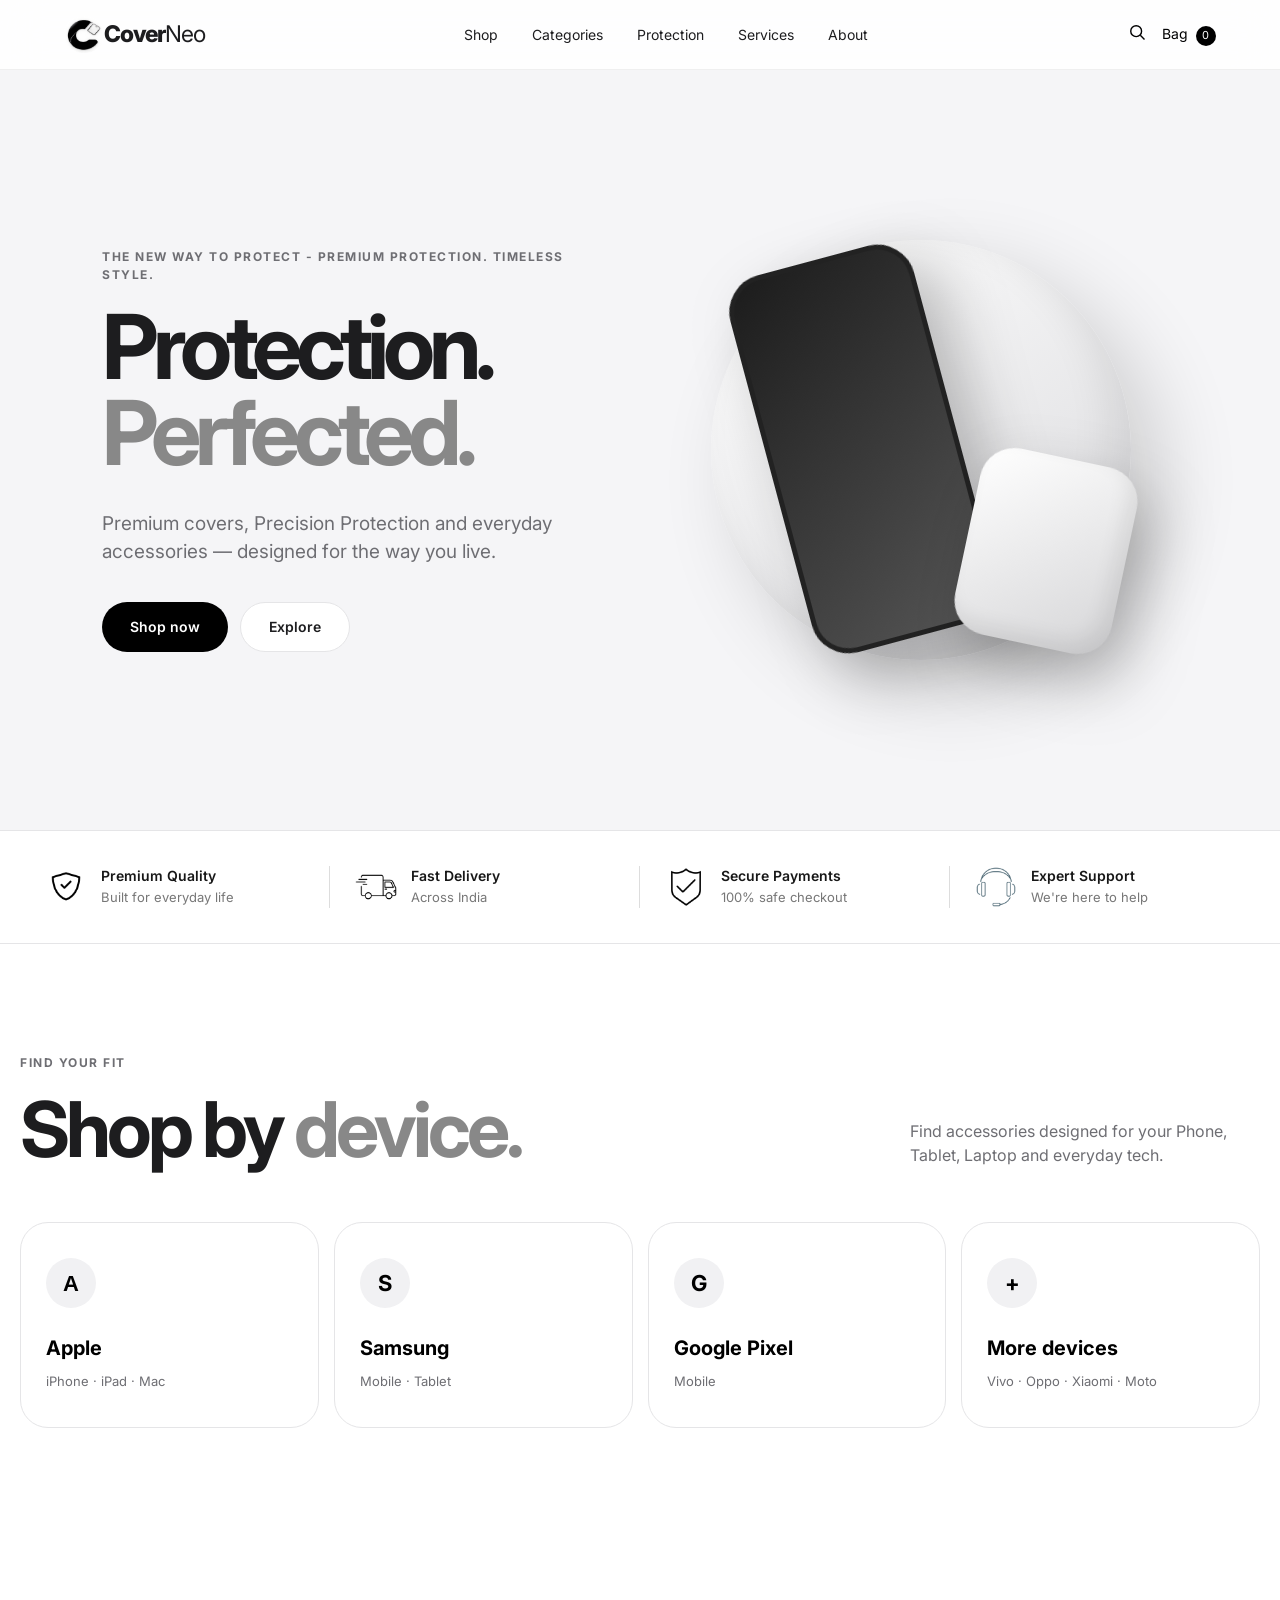
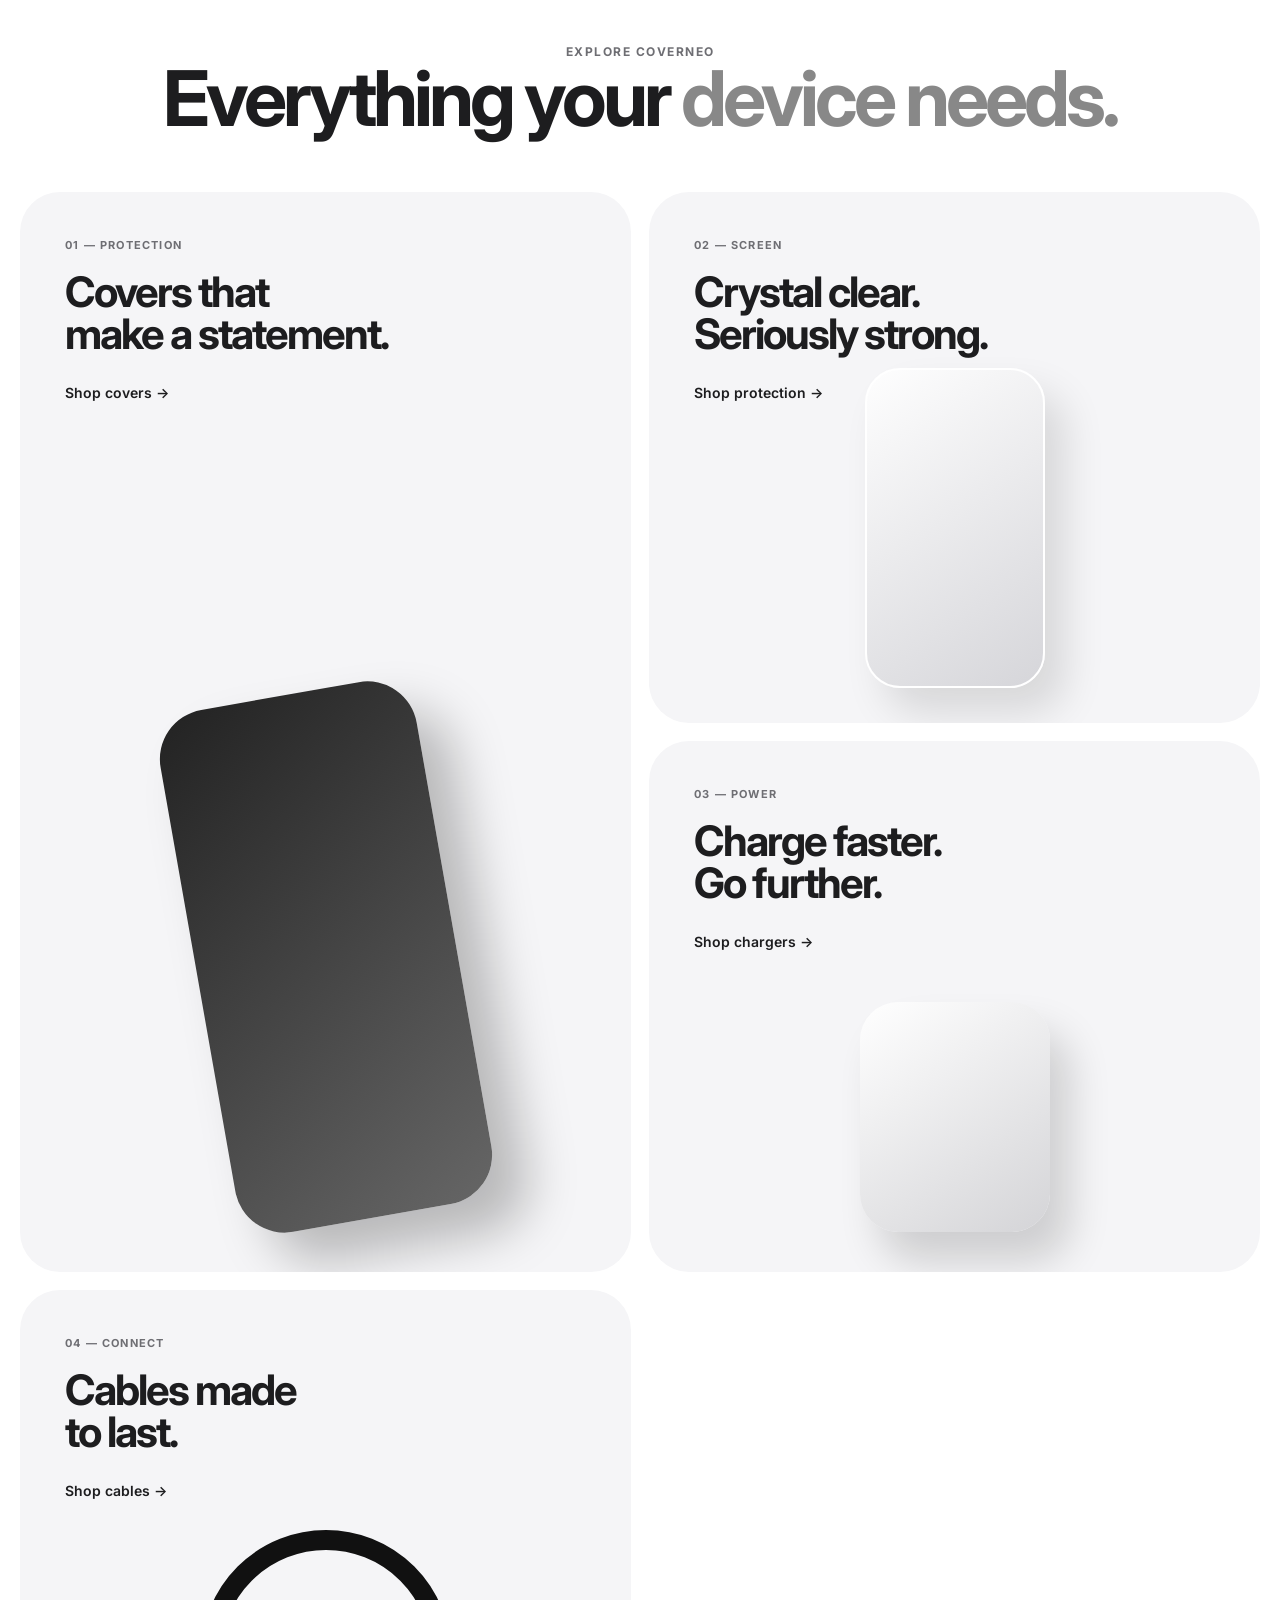
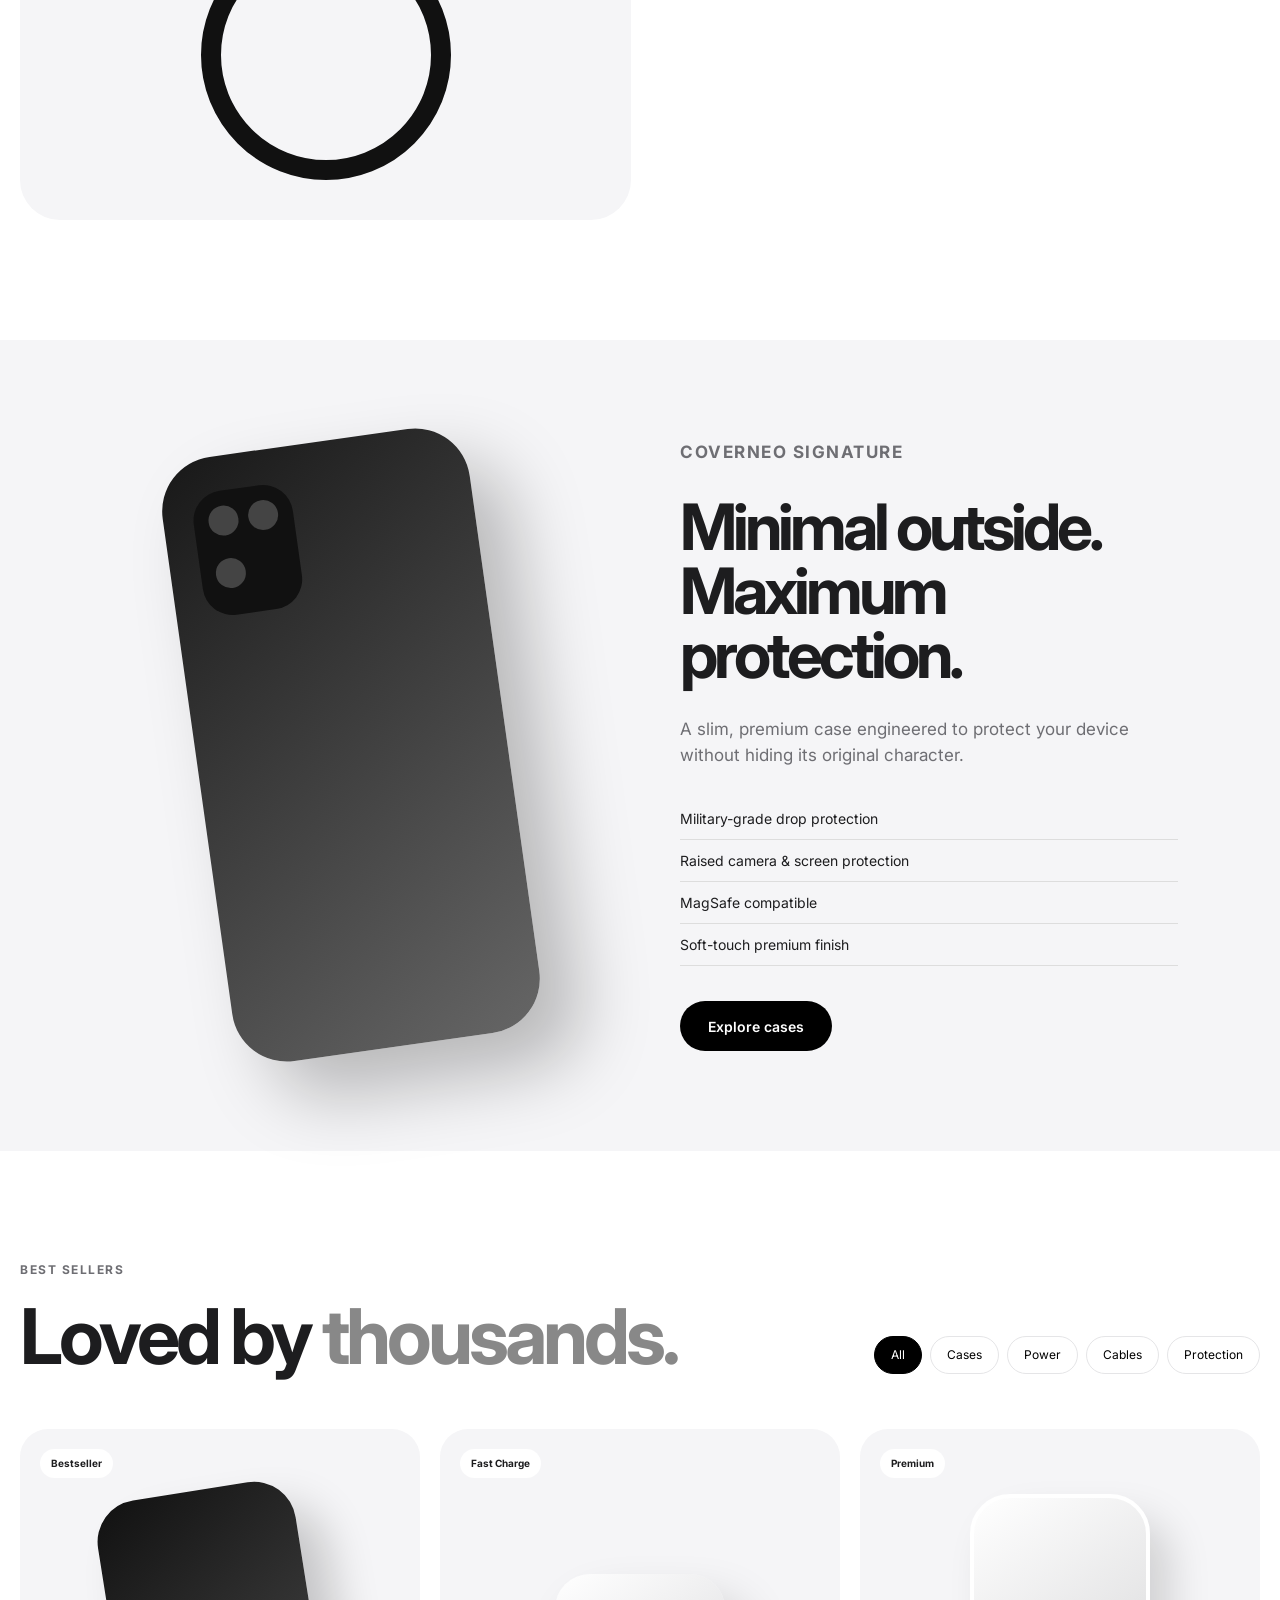
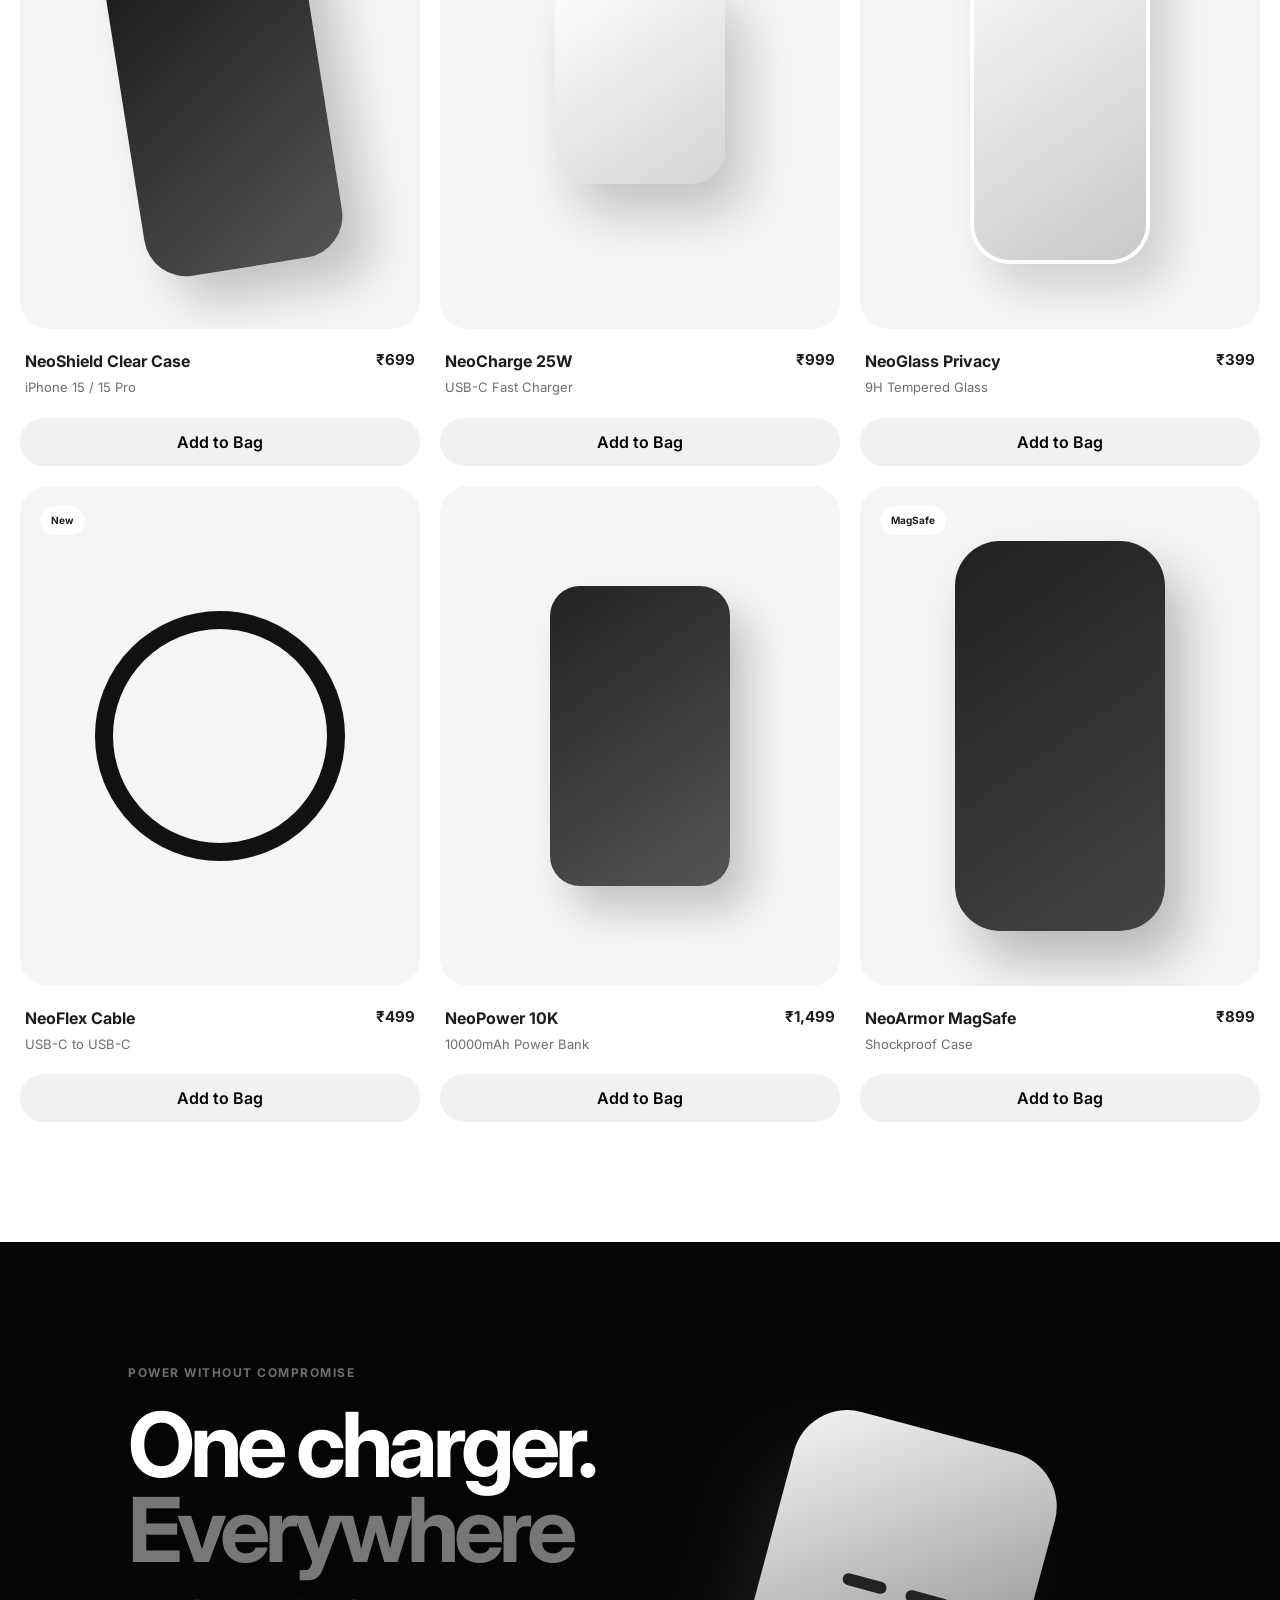
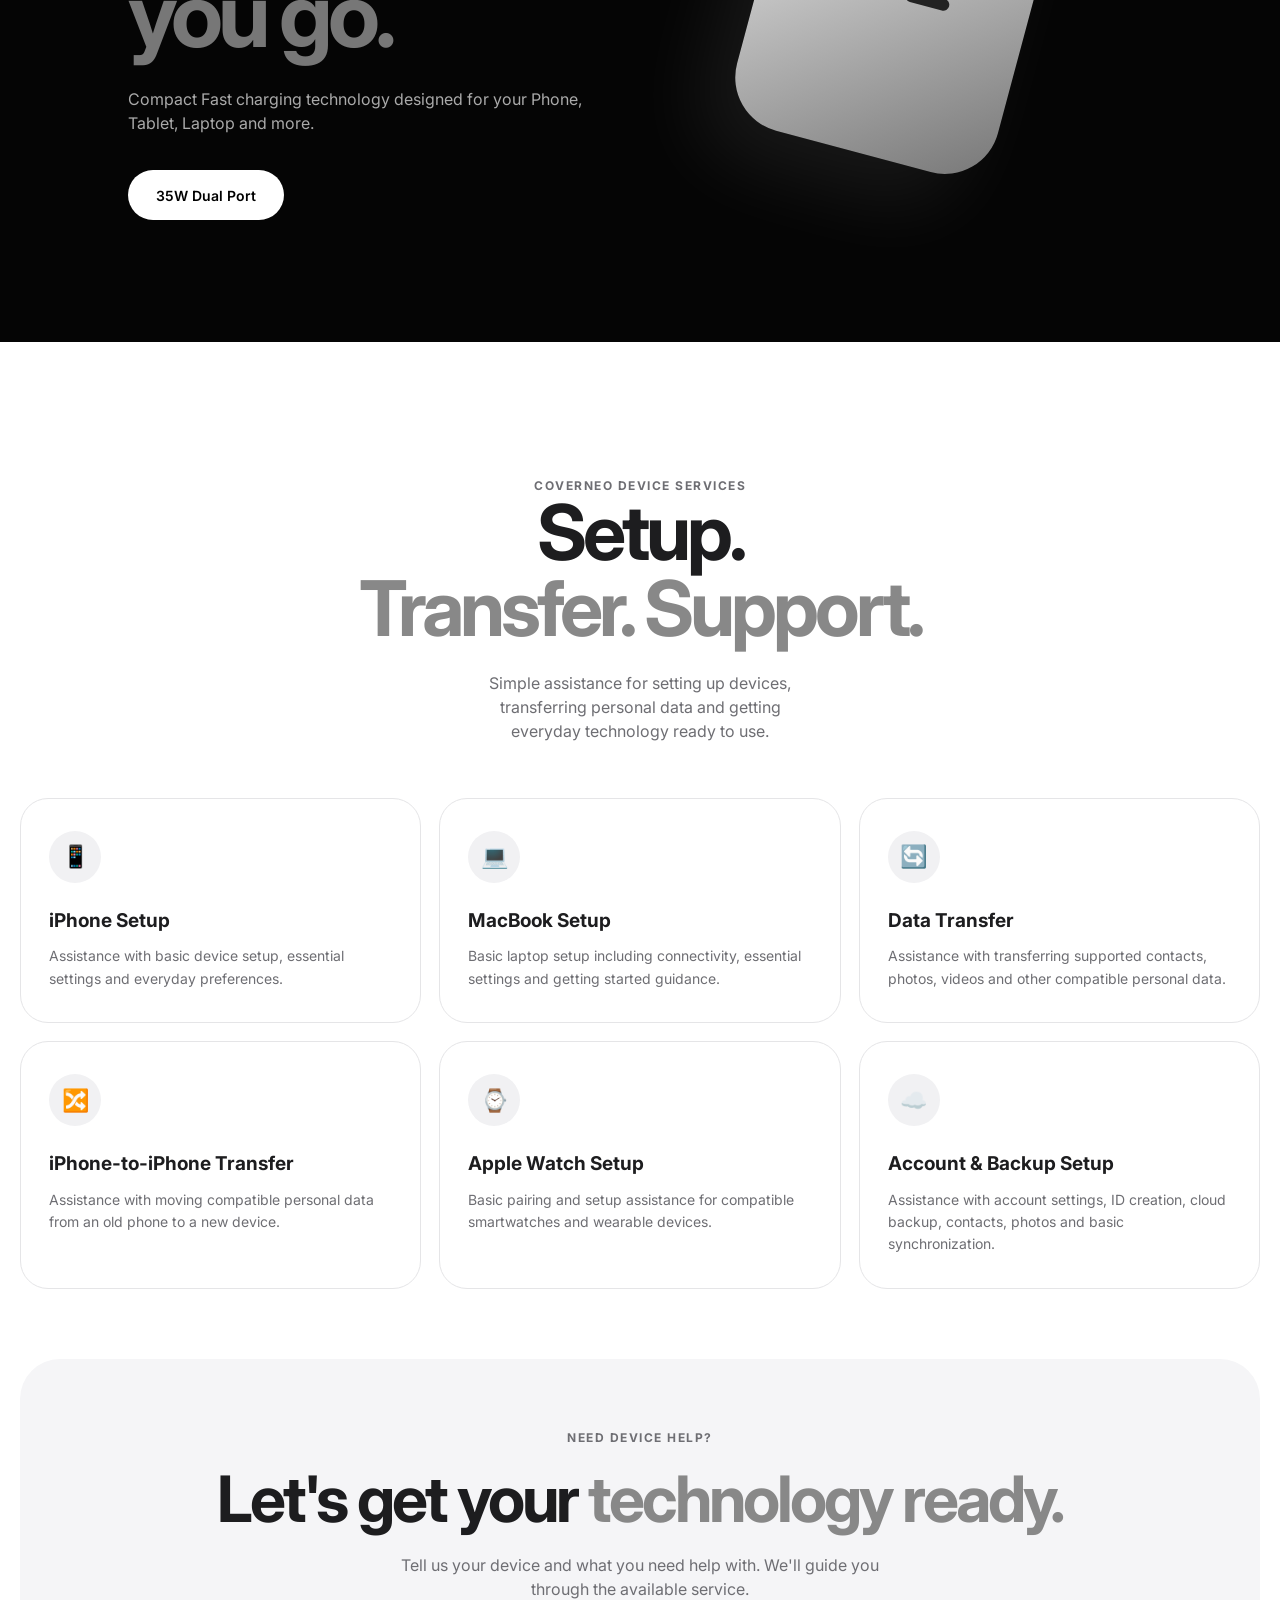
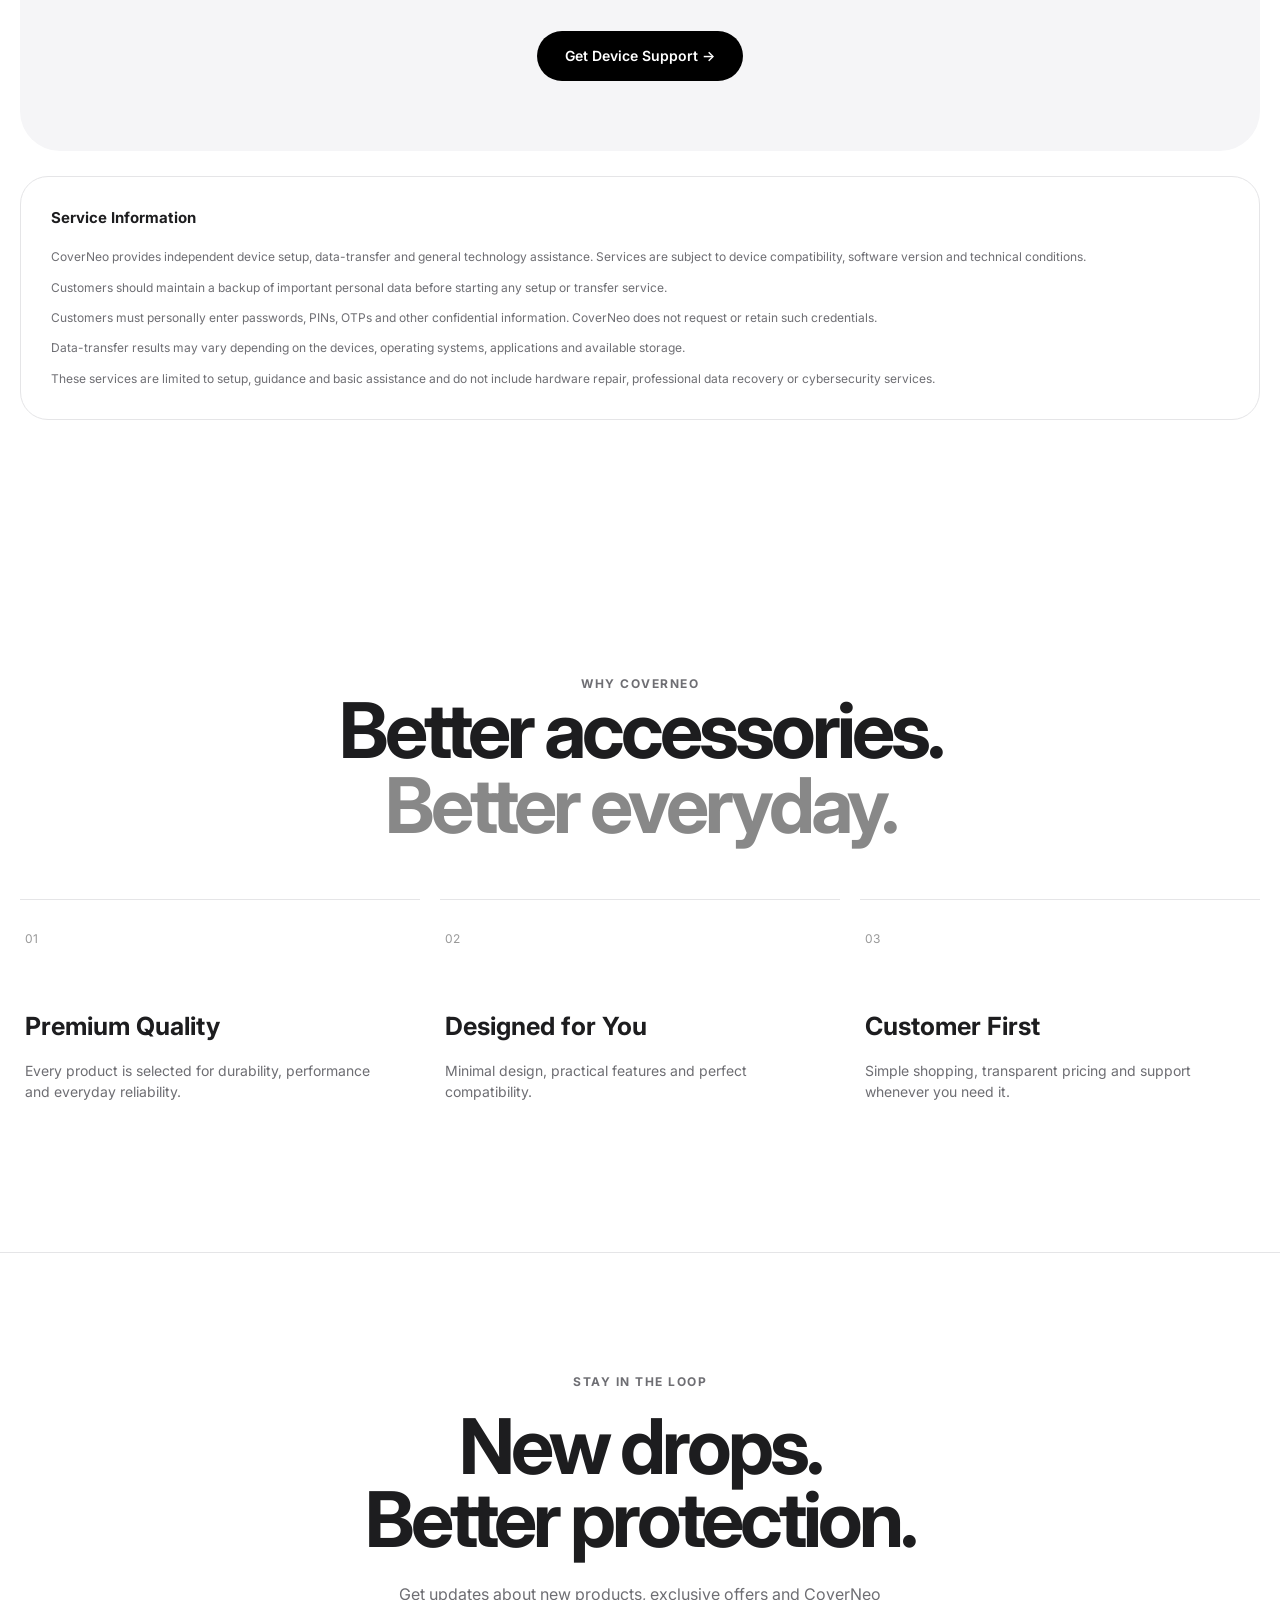
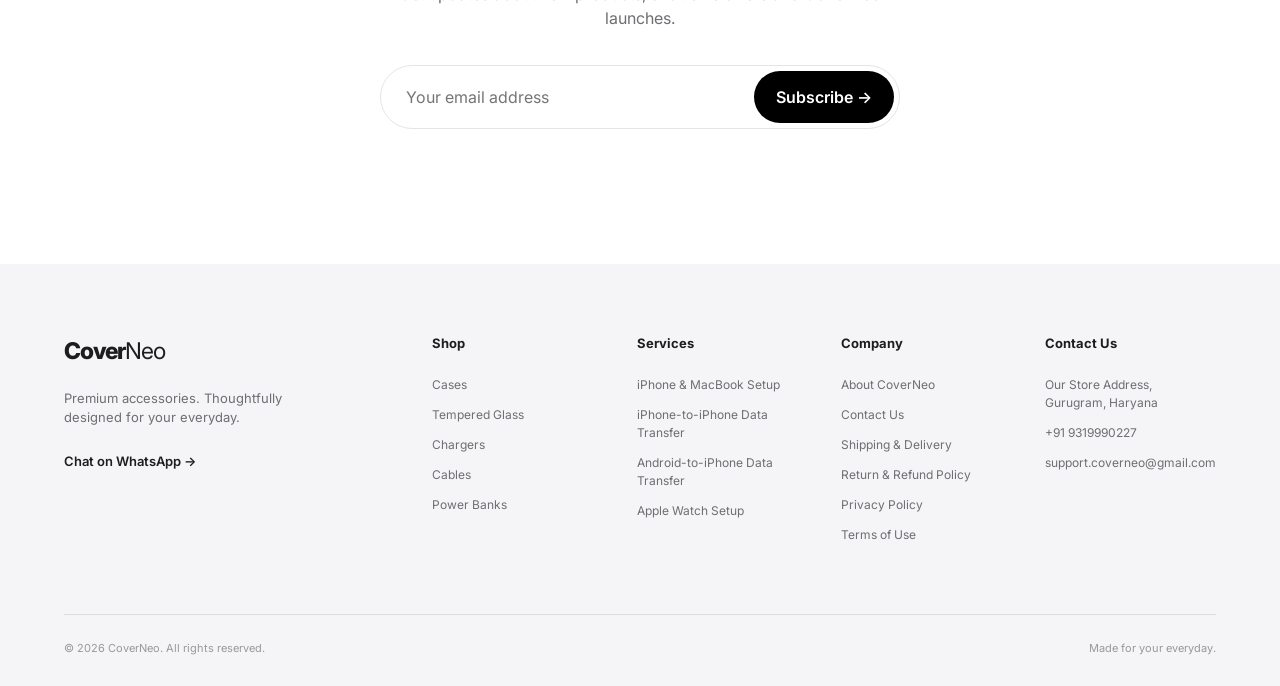
==== commit 58b09293: "Update index.html" ====
--- a/index.html
+++ b/index.html
@@ -206,7 +206,7 @@
     <div class="trust-item">
 
         <div class="trust-icon">
-            <img src="customer-support.png" alt="Expert Support">
+            <img src="expert-support.png" alt="Expert Support">
         </div>
 
         <div class="trust-content">
